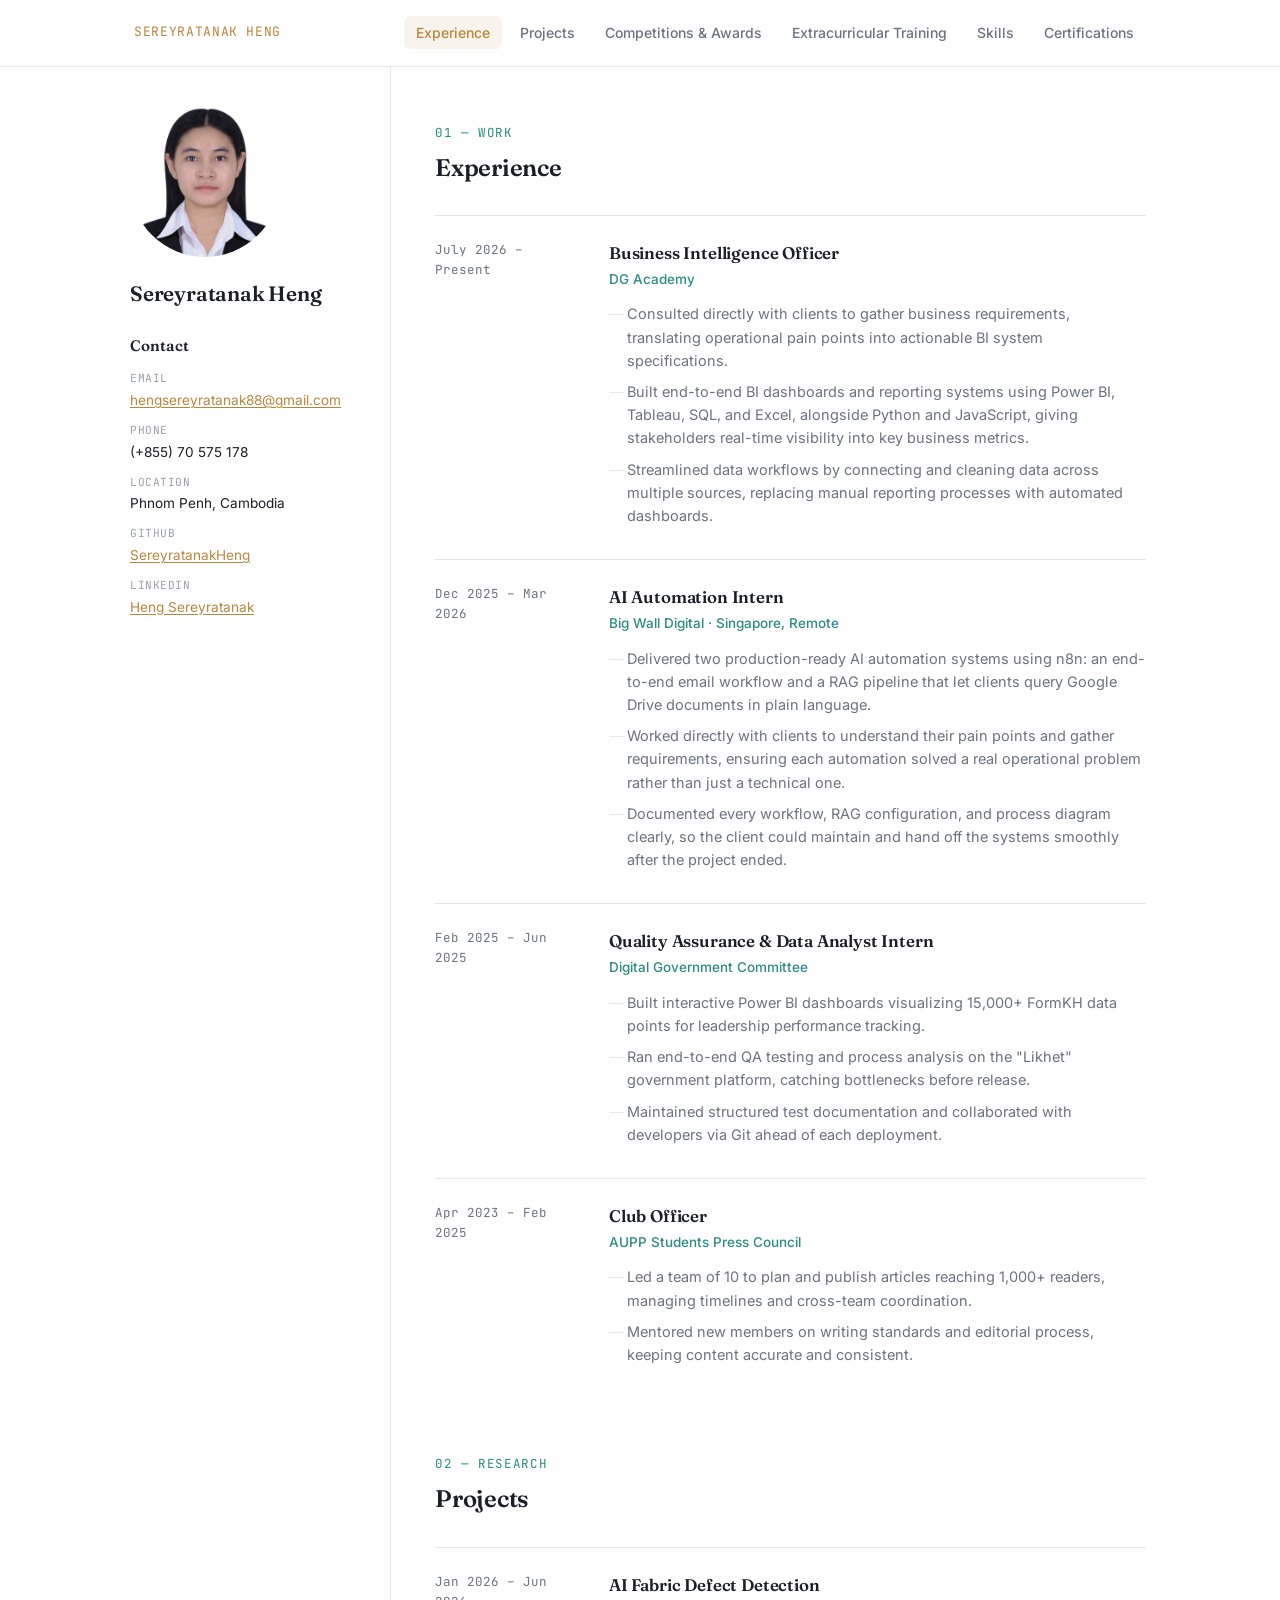
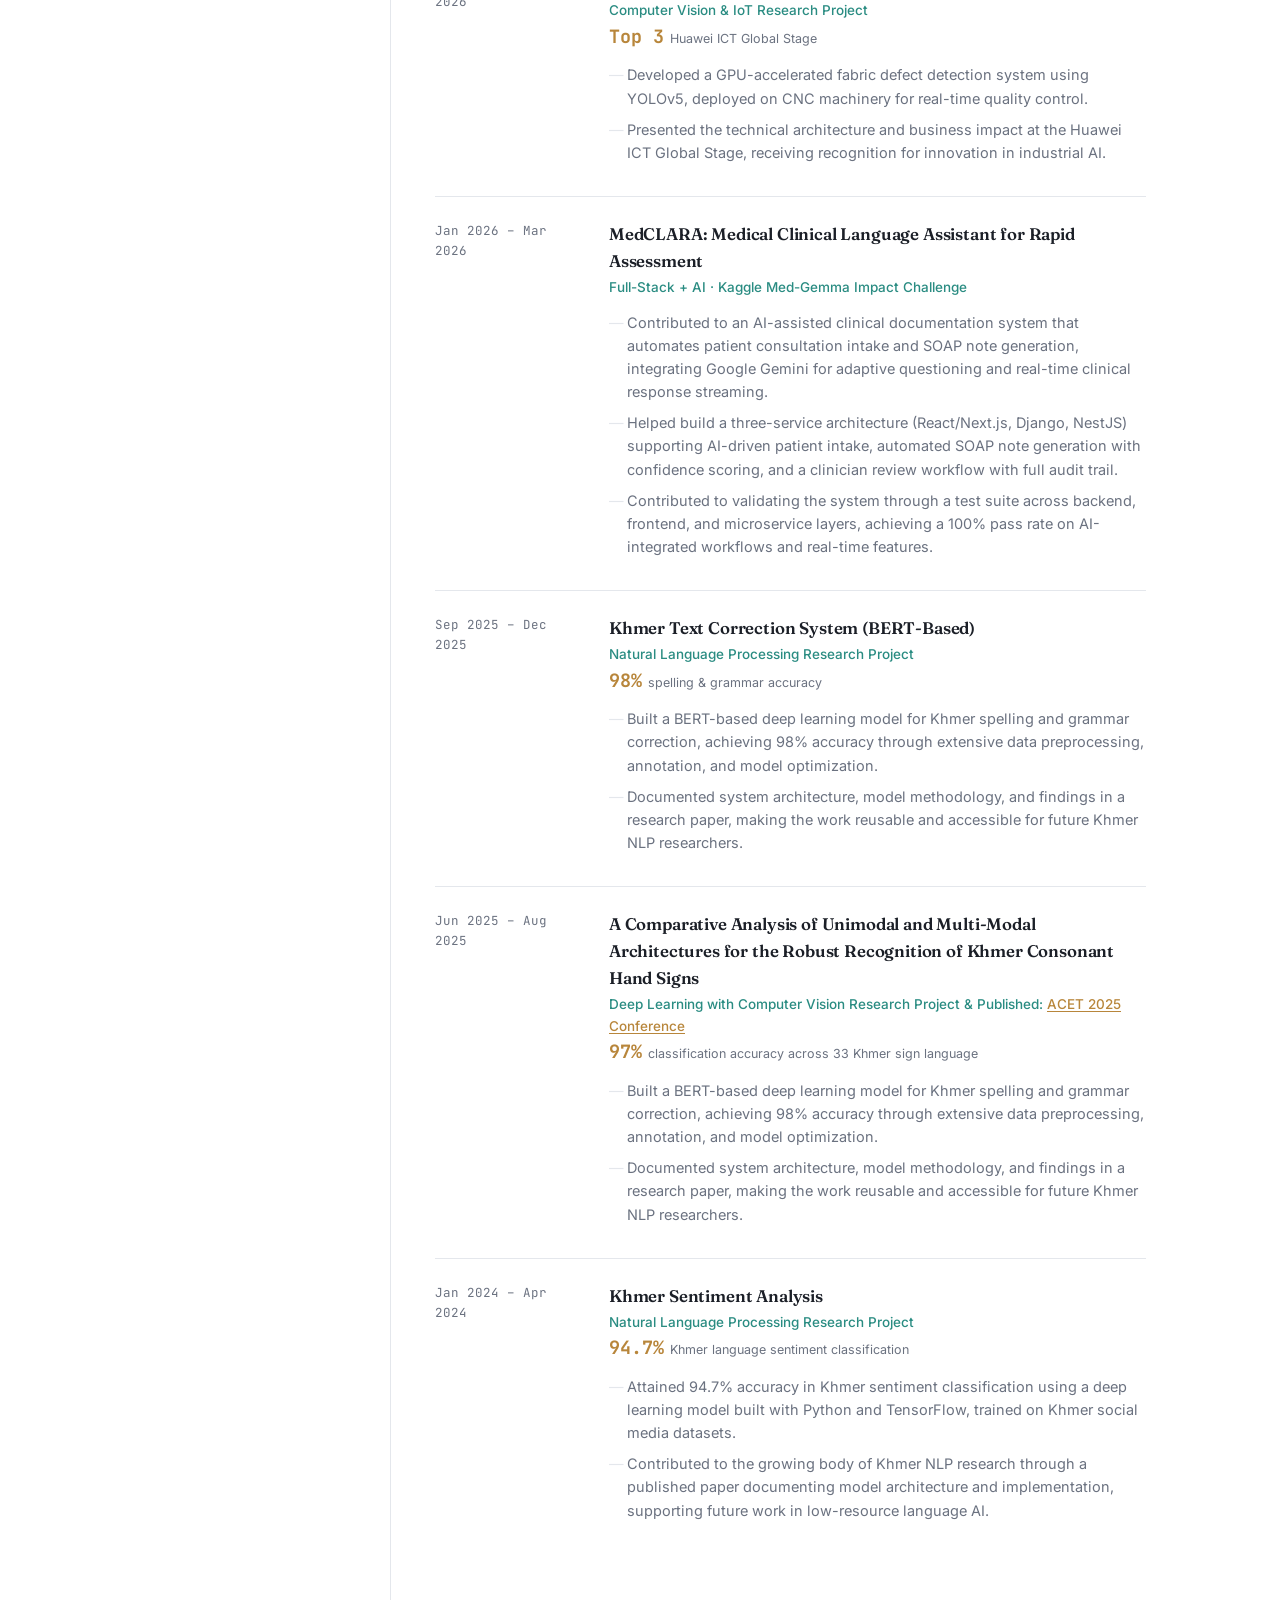
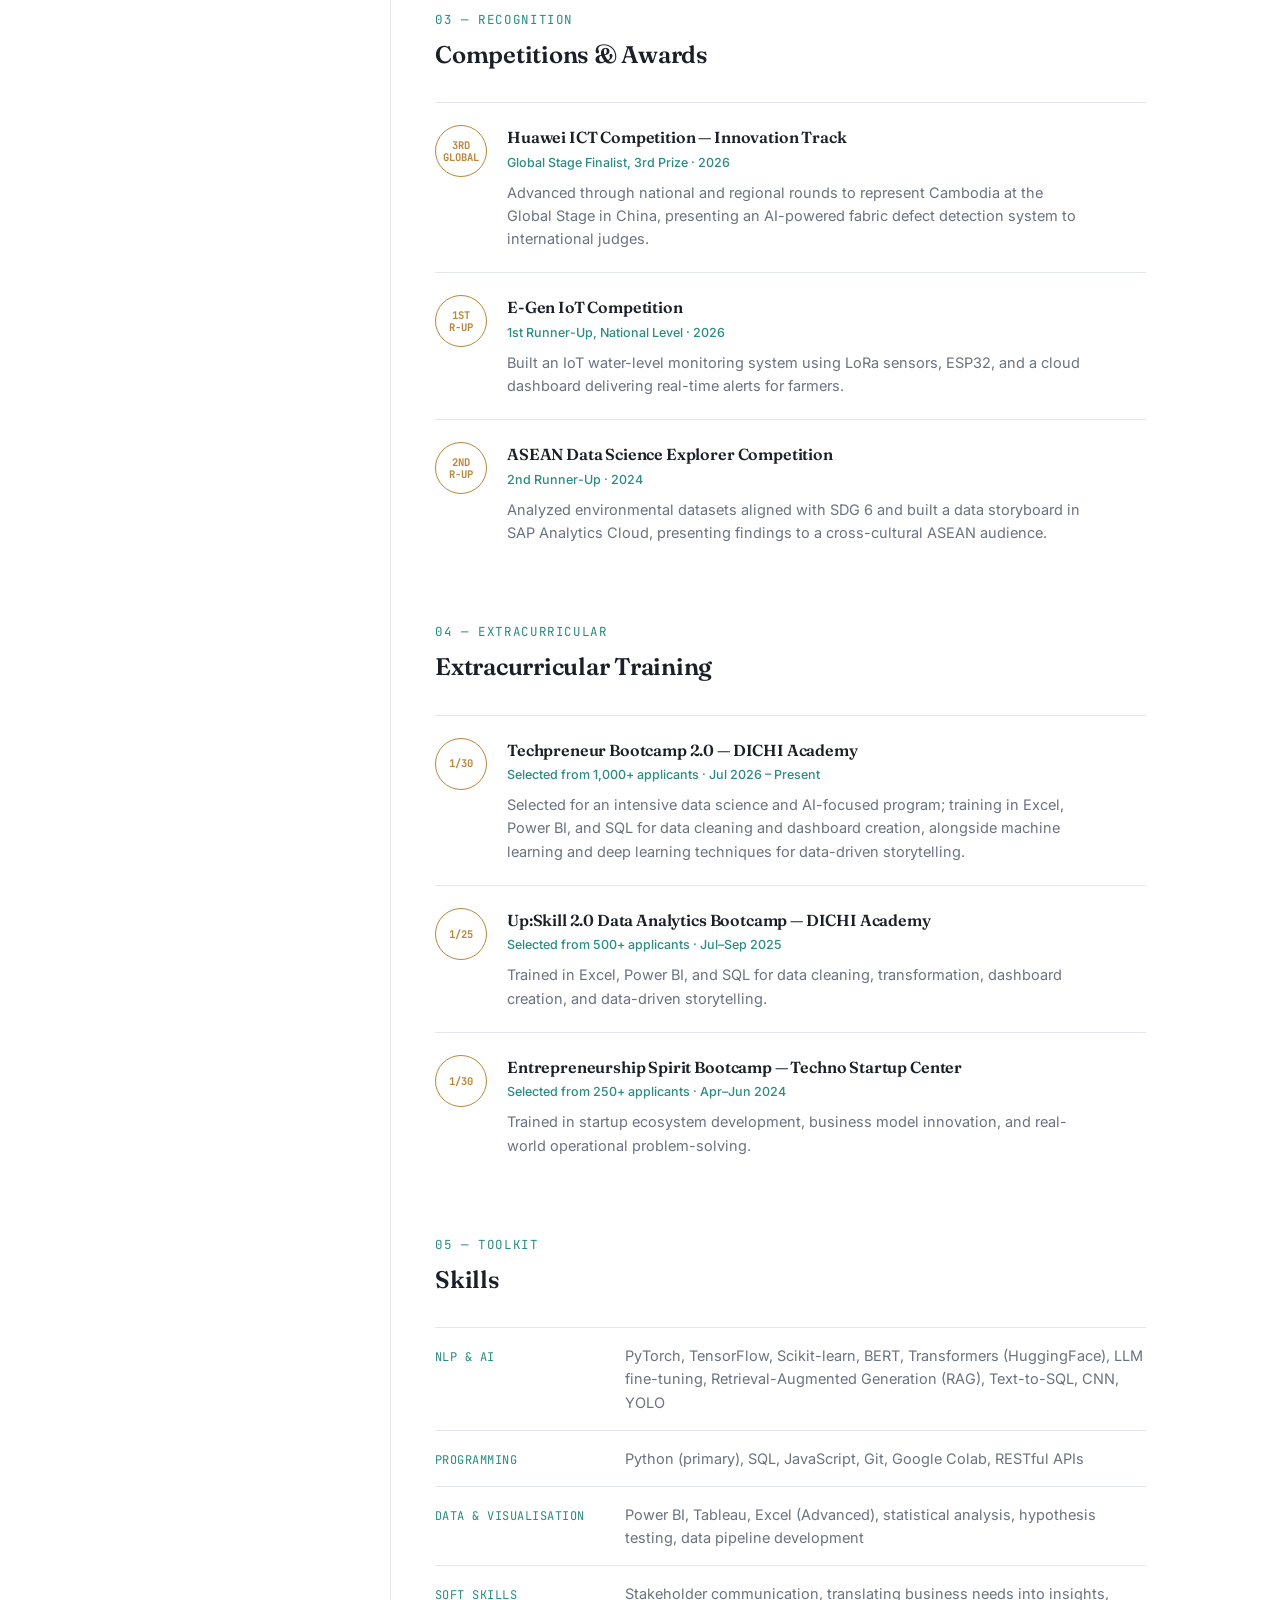
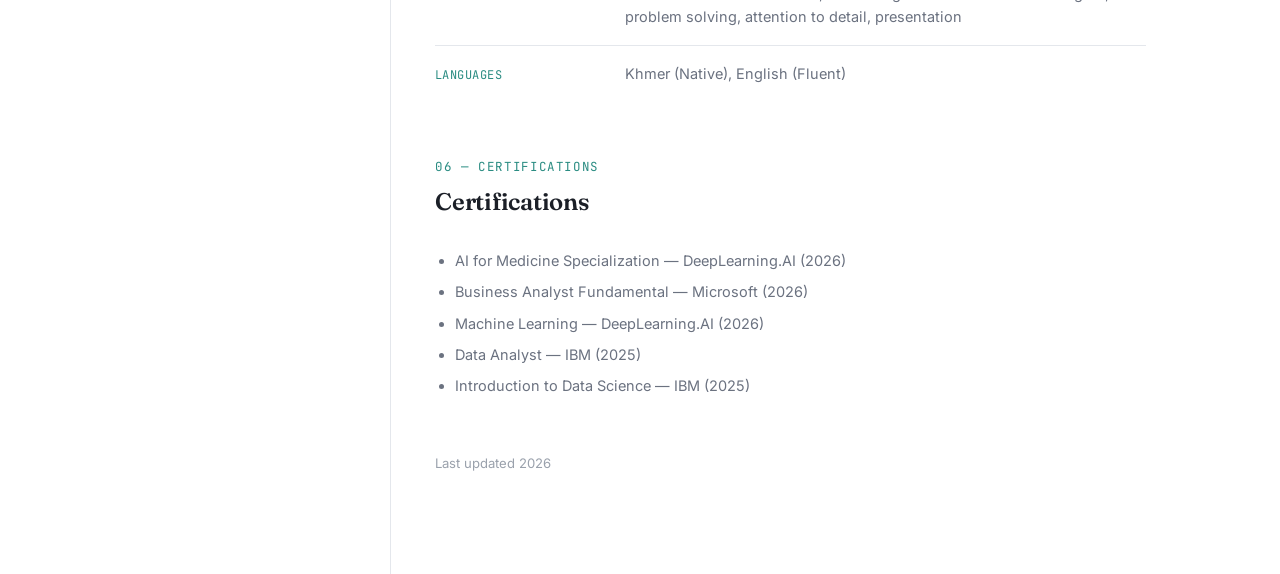
==== index.html @ d815f562 "Add files via upload" ====
<!DOCTYPE html>
<html lang="en">
<head>
<meta charset="UTF-8">
<meta name="viewport" content="width=device-width, initial-scale=1.0">
<title>Sereyratanak Heng</title>
<link rel="preconnect" href="https://fonts.googleapis.com">
<link rel="preconnect" href="https://fonts.gstatic.com" crossorigin>
<link href="https://fonts.googleapis.com/css2?family=Fraunces:opsz,wght@9..144,500;9..144,600;9..144,700&family=Inter:wght@400;500;600;700&family=JetBrains+Mono:wght@400;500;700&display=swap" rel="stylesheet">
<style>
  :root{
    --bg: #ffffff;
    --surface: #F7F8FA;
    --line: #E4E7EC;
    --text: #1B1F27;
    --text-muted: #6B7280;
    --gold: #B8863B;
    --teal: #2A8C82;
  }

  *{ box-sizing: border-box; }

  body{
    margin: 0;
    background: var(--bg);
    color: var(--text);
    font-family: 'Inter', sans-serif;
    line-height: 1.6;
    font-size: 16px;
    -webkit-font-smoothing: antialiased;
  }

  a{ color: var(--teal); text-decoration: none; }
  a:hover{ text-decoration: underline; }

  h1, h2, h3{ font-family: 'Fraunces', serif; font-weight: 600; letter-spacing: -0.01em; }

  /* ---------- TOP HEADER ---------- */
  header{
    position: sticky;
    top: 0;
    z-index: 100;
    background: #ffffff;
    border-bottom: 1px solid var(--line);
  }
  .header-inner{
    max-width: 1060px;
    margin: 0 auto;
    padding: 20px 24px;
    display: flex;
    align-items: center;
    justify-content: space-between;
  }
  .header-mark{
    font-family: 'JetBrains Mono', monospace;
    font-size: 13px;
    color: var(--gold);
    letter-spacing: 0.05em;
  }
  .header-nav{ display: flex; gap: 6px; list-style: none; margin: 0; padding: 0; flex-wrap: wrap; justify-content: flex-end; }
  .header-nav a{
    font-size: 14px;
    color: var(--text-muted);
    text-decoration: none;
    padding: 8px 12px;
    border-radius: 6px;
    font-weight: 500;
    transition: color .2s, background .2s;
    white-space: nowrap;
  }
  .header-nav a:hover{ color: var(--text); background: var(--surface); }
  .header-nav a.active{ color: var(--gold); background: rgba(184,134,59,0.10); }
  .header-toggle{
    display: none;
    background: none;
    border: 1px solid var(--line);
    color: var(--text);
    border-radius: 6px;
    padding: 8px 12px;
    font-size: 14px;
  }
  @media (max-width: 900px){
    .header-nav{
      position: fixed; top: 60px; left: 0; right: 0; bottom: 0;
      background: #ffffff; flex-direction: column; padding: 24px;
      transform: translateX(100%); transition: transform .25s ease;
    }
    .header-nav.open{ transform: translateX(0); }
    .header-nav a{ font-size: 18px; padding: 14px 0; border-bottom: 1px solid var(--line); border-radius: 0; }
    .header-toggle{ display: block; }
  }

  .layout{
    display: flex;
    max-width: 1060px;
    margin: 0 auto;
    align-items: flex-start;
  }

  /* ---------- SIDEBAR ---------- */
  .sidebar{
    width: 240px;
    flex-shrink: 0;
    padding: 40px 8px 56px 20px;
    position: sticky;
    top: 61px;
    align-self: flex-start;
    max-height: calc(100vh - 61px);
    overflow-y: auto;
  }

  .sidebar img{
    width: 150px; height: 150px;
    border-radius: 50%;
    object-fit: cover;
    display: block;
    margin-bottom: 20px;
  }

  .sidebar .photo-placeholder{
    width: 150px; height: 150px;
    border-radius: 50%;
    background: var(--surface);
    border: 1px solid var(--line);
    color: #9AA1AC;
    display: flex; align-items: center; justify-content: center;
    text-align: center; font-size: 0.78rem;
    margin-bottom: 20px;
  }

  .sidebar h1{ font-size: 1.3rem; margin: 0 0 24px; }
  .sidebar .role{ color: var(--text-muted); font-size: 0.88rem; margin-bottom: 24px; }

  .sidebar .contact-heading{
    font-family: 'Fraunces', serif;
    font-size: 0.95rem;
    font-weight: 600;
    color: var(--text);
    margin-bottom: 12px;
  }

  .sidebar .contact-list{ list-style: none; padding: 0; margin: 0; font-size: 0.85rem; }
  .sidebar .contact-list li{ margin-bottom: 10px; }
  .sidebar .contact-list span{
    display: block; font-family: 'JetBrains Mono', monospace;
    color: #9AA1AC; font-size: 0.7rem; text-transform: uppercase;
    letter-spacing: 0.05em; margin-bottom: 2px;
  }
  .sidebar .contact-list a{
    color: var(--gold);
    text-decoration: underline;
    text-underline-offset: 2px;
    word-break: break-word;
  }
  .sidebar .contact-list a:hover{
    color: var(--teal);
  }

  /* ---------- DIVIDER ---------- */
  .divider{
    width: 1px;
    align-self: stretch;
    background: var(--line);
    margin-left: 40px;
    flex-shrink: 0;
  }

  /* ---------- MAIN ---------- */
  main{
    flex: 1; min-width: 0;
    padding: 56px 24px 100px 44px;
  }

  main > p.intro{
    margin: 0 0 40px; max-width: 640px;
    color: var(--text-muted); font-size: 16px;
  }

  section{ margin-bottom: 56px; }

  .section-head{ margin-bottom: 28px; }
  .section-head .index{
    font-family: 'JetBrains Mono', monospace; font-size: 12.5px;
    color: var(--teal); letter-spacing: 0.05em;
  }
  .section-head h2{ font-size: 1.5rem; margin: 6px 0 0; }

  /* ---------- EXPERIENCE ---------- */
  .exp-item{
    display: grid; grid-template-columns: 150px 1fr; gap: 24px;
    padding: 24px 0; border-top: 1px solid var(--line);
  }
  .exp-item:first-of-type{ border-top: none; padding-top: 0; }
  .exp-date{ font-family: 'JetBrains Mono', monospace; font-size: 12.5px; color: var(--text-muted); }
  .exp-role h3{ font-size: 1.05rem; font-weight: 600; margin: 0; }
  .exp-org{ color: var(--teal); font-size: 13.5px; margin-top: 2px; font-weight: 500; }
  .exp-org a{
    color: var(--gold);
    text-decoration: underline;
    text-underline-offset: 2px;
  }
  .exp-org a:hover{
    color: var(--teal);
  }
  .exp-list{ margin: 12px 0 0; padding: 0; list-style: none; }
  .exp-list li{
    position: relative; padding-left: 18px; margin-bottom: 8px;
    color: var(--text-muted); font-size: 14.5px;
  }
  .exp-list li::before{ content: '—'; position: absolute; left: 0; color: var(--line); }

  @media (max-width: 700px){
    .exp-item{ grid-template-columns: 1fr; gap: 8px; }
  }

  /* ---------- PROJECTS ---------- */
  .proj-item{
    display: grid; grid-template-columns: 150px 1fr; gap: 24px;
    padding: 24px 0; border-top: 1px solid var(--line);
  }
  .proj-item:first-of-type{ border-top: none; padding-top: 0; }
  .proj-item .metric{
    font-family: 'JetBrains Mono', monospace; font-size: 1.15rem;
    color: var(--gold); font-weight: 700;
  }
  .proj-item .metric-label{ font-size: 12.5px; color: var(--text-muted); margin-left: 6px; }

  @media (max-width: 700px){
    .proj-item{ grid-template-columns: 1fr; gap: 8px; }
  }

  /* ---------- AWARDS ---------- */
  .award-item{
    display: flex; gap: 20px; padding: 22px 0;
    border-top: 1px solid var(--line); align-items: flex-start;
  }
  .award-item:first-of-type{ border-top: none; padding-top: 0; }
  .award-badge{
    flex-shrink: 0; width: 52px; height: 52px; border-radius: 50%;
    border: 1px solid var(--gold); display: flex; align-items: center; justify-content: center;
    font-family: 'JetBrains Mono', monospace; font-size: 10.5px; color: var(--gold);
    text-align: center; font-weight: 700; line-height: 1.2;
  }
  .award-content h3{ font-size: 1rem; margin: 0; }
  .award-content .meta{ font-size: 12.5px; color: var(--teal); margin-top: 2px; font-weight: 500; }
  .award-content p{ margin: 8px 0 0; color: var(--text-muted); font-size: 14.5px; max-width: 580px; }

  /* ---------- SKILLS ---------- */
  .skill-row{
    display: grid; grid-template-columns: 170px 1fr; gap: 20px;
    padding: 16px 0; border-top: 1px solid var(--line);
    font-size: 14.5px; align-items: baseline;
  }
  .skill-row:first-of-type{ border-top: none; padding-top: 0; }
  .skill-label{
    font-family: 'JetBrains Mono', monospace; font-size: 12px;
    color: var(--teal); text-transform: uppercase; letter-spacing: 0.04em;
  }
  .skill-value{ color: var(--text-muted); }
  @media (max-width: 700px){
    .skill-row{ grid-template-columns: 1fr; gap: 4px; }
  }

  /* ---------- CERTIFICATIONS ---------- */
  #certifications ul{ margin: 0; padding-left: 20px; }
  #certifications li{ color: var(--text-muted); font-size: 14.5px; margin-bottom: 8px; }

  footer{ color: #9AA1AC; font-size: 0.82rem; margin-top: 10px; }

  @media (max-width: 760px){
    .layout{ flex-direction: column; }
    .divider{ display: none; }
    .sidebar{
      width: 100%; position: static;
      padding: 32px 20px 24px; border-bottom: 1px solid var(--line);
    }
    main{ padding: 32px 20px 60px; }
  }
</style>
</head>
<body>

<header>
  <div class="header-inner">
    <div class="header-mark">SEREYRATANAK HENG</div>
    <button class="header-toggle" id="headerToggle" aria-label="Toggle navigation">☰</button>
    <ul class="header-nav" id="headerNav">
      <li><a href="#experience" data-nav>Experience</a></li>
      <li><a href="#projects" data-nav>Projects</a></li>
      <li><a href="#awards" data-nav>Competitions &amp; Awards</a></li>
      <li><a href="#training" data-nav>Extracurricular Training</a></li>
      <li><a href="#skills" data-nav>Skills</a></li>
      <li><a href="#certifications" data-nav>Certifications</a></li>
    </ul>
  </div>
</header>

<div class="layout">

  <aside class="sidebar">
    <!-- Replace src below with your photo, e.g. "photo.jpg" placed in the same folder -->
    <img src="photo.jpg" alt="Sereyratanak Heng" onerror="this.style.display='none'; this.nextElementSibling.style.display='flex';">
    <div class="photo-placeholder" style="display:none;">Add photo.jpg<br>to this folder</div>

    <h1>Sereyratanak Heng</h1>

    <div class="contact-heading">Contact</div>
    <ul class="contact-list">
      <li><span>Email</span><a href="mailto:hengsereyratanak88@gmail.com">hengsereyratanak88@gmail.com</a></li>
      <li><span>Phone</span>(+855) 70 575 178</li>
      <li><span>Location</span>Phnom Penh, Cambodia</li>
      <li><span>GitHub</span><a href="https://github.com/SereyratanakHeng" target="_blank" rel="noopener">SereyratanakHeng</a></li>
      <li><span>LinkedIn</span><a href="https://linkedin.com/in/heng-sereyratanak" target="_blank" rel="noopener">Heng Sereyratanak</a></li>
    </ul>
  </aside>

  <div class="divider"></div>

  <main>

    <section id="experience">
      <div class="section-head">
        <div class="index">01 — WORK</div>
        <h2>Experience</h2>
      </div>

      <div class="exp-item">
        <div class="exp-date">July 2026 – Present</div>
        <div class="exp-role">
          <h3>Business Intelligence Officer</h3>
          <div class="exp-org">DG Academy</div>
          <ul class="exp-list">
            <li>Consulted directly with clients to gather business requirements, translating operational pain points into actionable BI system specifications.</li>
            <li>Built end-to-end BI dashboards and reporting systems using Power BI, Tableau, SQL, and Excel, alongside Python and JavaScript, giving stakeholders real-time visibility into key business metrics.</li>
            <li>Streamlined data workflows by connecting and cleaning data across multiple sources, replacing manual reporting processes with automated dashboards.</li>
          </ul>
        </div>
      </div>

      <div class="exp-item">
        <div class="exp-date">Dec 2025 – Mar 2026</div>
        <div class="exp-role">
          <h3>AI Automation Intern</h3>
          <div class="exp-org">Big Wall Digital · Singapore, Remote</div>
          <ul class="exp-list">
            <li>Delivered two production-ready AI automation systems using n8n: an end-to-end email workflow and a RAG pipeline that let clients query Google Drive documents in plain language.</li>
            <li>Worked directly with clients to understand their pain points and gather requirements, ensuring each automation solved a real operational problem rather than just a technical one.</li>
            <li>Documented every workflow, RAG configuration, and process diagram clearly, so the client could maintain and hand off the systems smoothly after the project ended.</li>
          </ul>
        </div>
      </div>

      <div class="exp-item">
        <div class="exp-date">Feb 2025 – Jun 2025</div>
        <div class="exp-role">
          <h3>Quality Assurance &amp; Data Analyst Intern</h3>
          <div class="exp-org">Digital Government Committee</div>
          <ul class="exp-list">
            <li>Built interactive Power BI dashboards visualizing 15,000+ FormKH data points for leadership performance tracking.</li>
            <li>Ran end-to-end QA testing and process analysis on the "Likhet" government platform, catching bottlenecks before release.</li>
            <li>Maintained structured test documentation and collaborated with developers via Git ahead of each deployment.</li>
          </ul>
        </div>
      </div>

      <div class="exp-item">
        <div class="exp-date">Apr 2023 – Feb 2025</div>
        <div class="exp-role">
          <h3>Club Officer</h3>
          <div class="exp-org">AUPP Students Press Council</div>
          <ul class="exp-list">
            <li>Led a team of 10 to plan and publish articles reaching 1,000+ readers, managing timelines and cross-team coordination.</li>
            <li>Mentored new members on writing standards and editorial process, keeping content accurate and consistent.</li>
          </ul>
        </div>
      </div>
    </section>

    <section id="projects">
      <div class="section-head">
        <div class="index">02 — RESEARCH</div>
        <h2>Projects</h2>
      </div>

      <div class="proj-item">
        <div class="exp-date">Jan 2026 – Jun 2026</div>
        <div class="exp-role">
          <h3>AI Fabric Defect Detection</h3>
          <div class="exp-org">Computer Vision &amp; IoT Research Project</div>
          <div><span class="metric">Top 3</span><span class="metric-label">Huawei ICT Global Stage</span></div>
          <ul class="exp-list">
            <li>Developed a GPU-accelerated fabric defect detection system using YOLOv5, deployed on CNC machinery for real-time quality control.</li>
            <li>Presented the technical architecture and business impact at the Huawei ICT Global Stage, receiving recognition for innovation in industrial AI.</li>
          </ul>
        </div>
      </div>

      <div class="proj-item">
        <div class="exp-date">Jan 2026 – Mar 2026</div>
        <div class="exp-role">
          <h3>MedCLARA: Medical Clinical Language Assistant for Rapid Assessment</h3>
          <div class="exp-org">Full-Stack + AI · Kaggle Med-Gemma Impact Challenge</div>
          <ul class="exp-list">
            <li>Contributed to an AI-assisted clinical documentation system that automates patient consultation intake and SOAP note generation, integrating Google Gemini for adaptive questioning and real-time clinical response streaming.</li>
            <li>Helped build a three-service architecture (React/Next.js, Django, NestJS) supporting AI-driven patient intake, automated SOAP note generation with confidence scoring, and a clinician review workflow with full audit trail.</li>
            <li>Contributed to validating the system through a test suite across backend, frontend, and microservice layers, achieving a 100% pass rate on AI-integrated workflows and real-time features.</li>
          </ul>
        </div>
      </div>

      <div class="proj-item">
        <div class="exp-date">Sep 2025 – Dec 2025</div>
        <div class="exp-role">
          <h3>Khmer Text Correction System (BERT-Based)</h3>
          <div class="exp-org">Natural Language Processing Research Project</div>
          <div><span class="metric">98%</span><span class="metric-label">spelling &amp; grammar accuracy</span></div>
          <ul class="exp-list">
            <li>Built a BERT-based deep learning model for Khmer spelling and grammar correction, achieving 98% accuracy through extensive data preprocessing, annotation, and model optimization.</li>
            <li>Documented system architecture, model methodology, and findings in a research paper, making the work reusable and accessible for future Khmer NLP researchers.</li>
          </ul>
        </div>
      </div>

      <div class="proj-item">
        <div class="exp-date">Jun 2025 – Aug 2025</div>
        <div class="exp-role">
          <h3>A Comparative Analysis of Unimodal and Multi-Modal Architectures for the Robust Recognition of Khmer Consonant Hand Signs</h3>
          <div class="exp-org">Deep Learning with Computer Vision Research Project &amp; Published: <a href="https://cadt.edu.kh/asean-conference-on-emerging-technologies-2025" target="_blank" rel="noopener">ACET 2025 Conference</a></div>
          <div><span class="metric">97%</span><span class="metric-label">classification accuracy across 33 Khmer sign language</span></div>
          <ul class="exp-list">
            <li>Built a BERT-based deep learning model for Khmer spelling and grammar correction, achieving 98% accuracy through extensive data preprocessing, annotation, and model optimization.</li>
            <li>Documented system architecture, model methodology, and findings in a research paper, making the work reusable and accessible for future Khmer NLP researchers.</li>
          </ul>
        </div>
      </div>

      <div class="proj-item">
        <div class="exp-date">Jan 2024 – Apr 2024</div>
        <div class="exp-role">
          <h3>Khmer Sentiment Analysis</h3>
          <div class="exp-org">Natural Language Processing Research Project</div>
          <div><span class="metric">94.7%</span><span class="metric-label">Khmer language sentiment classification</span></div>
          <ul class="exp-list">
            <li>Attained 94.7% accuracy in Khmer sentiment classification using a deep learning model built with Python and TensorFlow, trained on Khmer social media datasets.</li>
            <li>Contributed to the growing body of Khmer NLP research through a published paper documenting model architecture and implementation, supporting future work in low-resource language AI.</li>
          </ul>
        </div>
      </div>
    </section>

    <section id="awards">
      <div class="section-head">
        <div class="index">03 — RECOGNITION</div>
        <h2>Competitions &amp; Awards</h2>
      </div>

      <div class="award-item">
        <div class="award-badge">3RD<br>GLOBAL</div>
        <div class="award-content">
          <h3>Huawei ICT Competition — Innovation Track</h3>
          <div class="meta">Global Stage Finalist, 3rd Prize · 2026</div>
          <p>Advanced through national and regional rounds to represent Cambodia at the Global Stage in China, presenting an AI-powered fabric defect detection system to international judges.</p>
        </div>
      </div>

      <div class="award-item">
        <div class="award-badge">1ST<br>R-UP</div>
        <div class="award-content">
          <h3>E-Gen IoT Competition</h3>
          <div class="meta">1st Runner-Up, National Level · 2026</div>
          <p>Built an IoT water-level monitoring system using LoRa sensors, ESP32, and a cloud dashboard delivering real-time alerts for farmers.</p>
        </div>
      </div>

      <div class="award-item">
        <div class="award-badge">2ND<br>R-UP</div>
        <div class="award-content">
          <h3>ASEAN Data Science Explorer Competition</h3>
          <div class="meta">2nd Runner-Up · 2024</div>
          <p>Analyzed environmental datasets aligned with SDG 6 and built a data storyboard in SAP Analytics Cloud, presenting findings to a cross-cultural ASEAN audience.</p>
        </div>
      </div>
    </section>

    <section id="training">
      <div class="section-head">
        <div class="index">04 — EXTRACURRICULAR</div>
        <h2>Extracurricular Training</h2>
      </div>

      <div class="award-item">
        <div class="award-badge">1/30</div>
        <div class="award-content">
          <h3>Techpreneur Bootcamp 2.0 — DICHI Academy</h3>
          <div class="meta">Selected from 1,000+ applicants · Jul 2026 – Present</div>
          <p>Selected for an intensive data science and AI-focused program; training in Excel, Power BI, and SQL for data cleaning and dashboard creation, alongside machine learning and deep learning techniques for data-driven storytelling.</p>
        </div>
      </div>

      <div class="award-item">
        <div class="award-badge">1/25</div>
        <div class="award-content">
          <h3>Up:Skill 2.0 Data Analytics Bootcamp — DICHI Academy</h3>
          <div class="meta">Selected from 500+ applicants · Jul–Sep 2025</div>
          <p>Trained in Excel, Power BI, and SQL for data cleaning, transformation, dashboard creation, and data-driven storytelling.</p>
        </div>
      </div>

      <div class="award-item">
        <div class="award-badge">1/30</div>
        <div class="award-content">
          <h3>Entrepreneurship Spirit Bootcamp — Techno Startup Center</h3>
          <div class="meta">Selected from 250+ applicants · Apr–Jun 2024</div>
          <p>Trained in startup ecosystem development, business model innovation, and real-world operational problem-solving.</p>
        </div>
      </div>
    </section>

    <section id="skills">
      <div class="section-head">
        <div class="index">05 — TOOLKIT</div>
        <h2>Skills</h2>
      </div>

      <div class="skill-row">
        <div class="skill-label">NLP &amp; AI</div>
        <div class="skill-value">PyTorch, TensorFlow, Scikit-learn, BERT, Transformers (HuggingFace), LLM fine-tuning, Retrieval-Augmented Generation (RAG), Text-to-SQL, CNN, YOLO</div>
      </div>
      <div class="skill-row">
        <div class="skill-label">Programming</div>
        <div class="skill-value">Python (primary), SQL, JavaScript, Git, Google Colab, RESTful APIs</div>
      </div>
      <div class="skill-row">
        <div class="skill-label">Data &amp; Visualisation</div>
        <div class="skill-value">Power BI, Tableau, Excel (Advanced), statistical analysis, hypothesis testing, data pipeline development</div>
      </div>
      <div class="skill-row">
        <div class="skill-label">Soft Skills</div>
        <div class="skill-value">Stakeholder communication, translating business needs into insights, problem solving, attention to detail, presentation</div>
      </div>
      <div class="skill-row">
        <div class="skill-label">Languages</div>
        <div class="skill-value">Khmer (Native), English (Fluent)</div>
      </div>
    </section>

    <section id="certifications">
      <div class="section-head">
        <div class="index">06 — CERTIFICATIONS</div>
        <h2>Certifications</h2>
      </div>
      <ul>
        <li>AI for Medicine Specialization — DeepLearning.AI (2026)</li>
        <li>Business Analyst Fundamental — Microsoft (2026)</li>
        <li>Machine Learning — DeepLearning.AI (2026)</li>
        <li>Data Analyst — IBM (2025)</li>
        <li>Introduction to Data Science — IBM (2025)</li>
      </ul>
    </section>

    <footer>Last updated 2026</footer>
  </main>

</div>

<script>
  // mobile nav toggle
  const toggle = document.getElementById('headerToggle');
  const navList = document.getElementById('headerNav');
  toggle.addEventListener('click', () => navList.classList.toggle('open'));
  navList.querySelectorAll('a').forEach(a => a.addEventListener('click', () => navList.classList.remove('open')));

  // active-section highlighting on scroll
  const sections = document.querySelectorAll('section[id]');
  const navAnchors = document.querySelectorAll('a[data-nav]');

  const observer = new IntersectionObserver((entries) => {
    entries.forEach(entry => {
      if(entry.isIntersecting){
        navAnchors.forEach(a => a.classList.remove('active'));
        const active = document.querySelector(`a[data-nav][href="#${entry.target.id}"]`);
        if(active) active.classList.add('active');
      }
    });
  }, { rootMargin: '-40% 0px -50% 0px', threshold: 0 });

  sections.forEach(s => observer.observe(s));
</script>

</body>
</html>
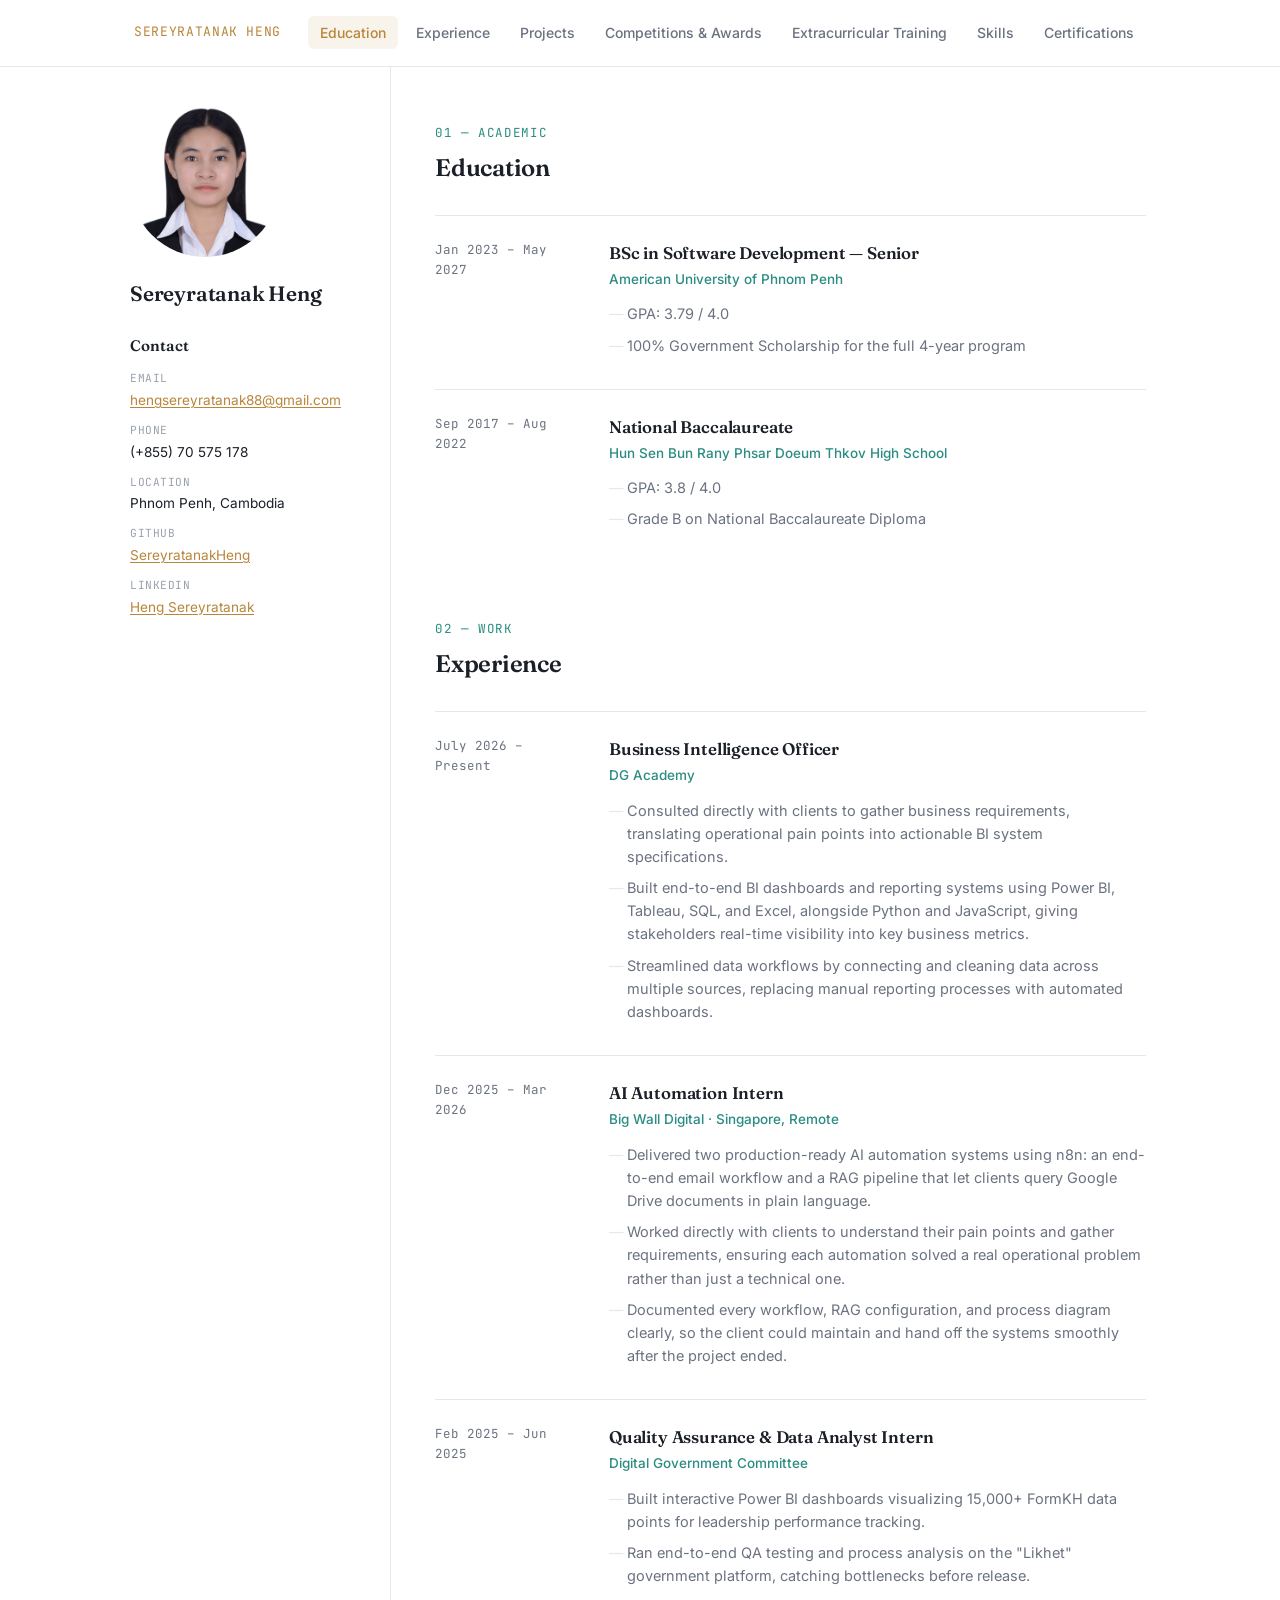
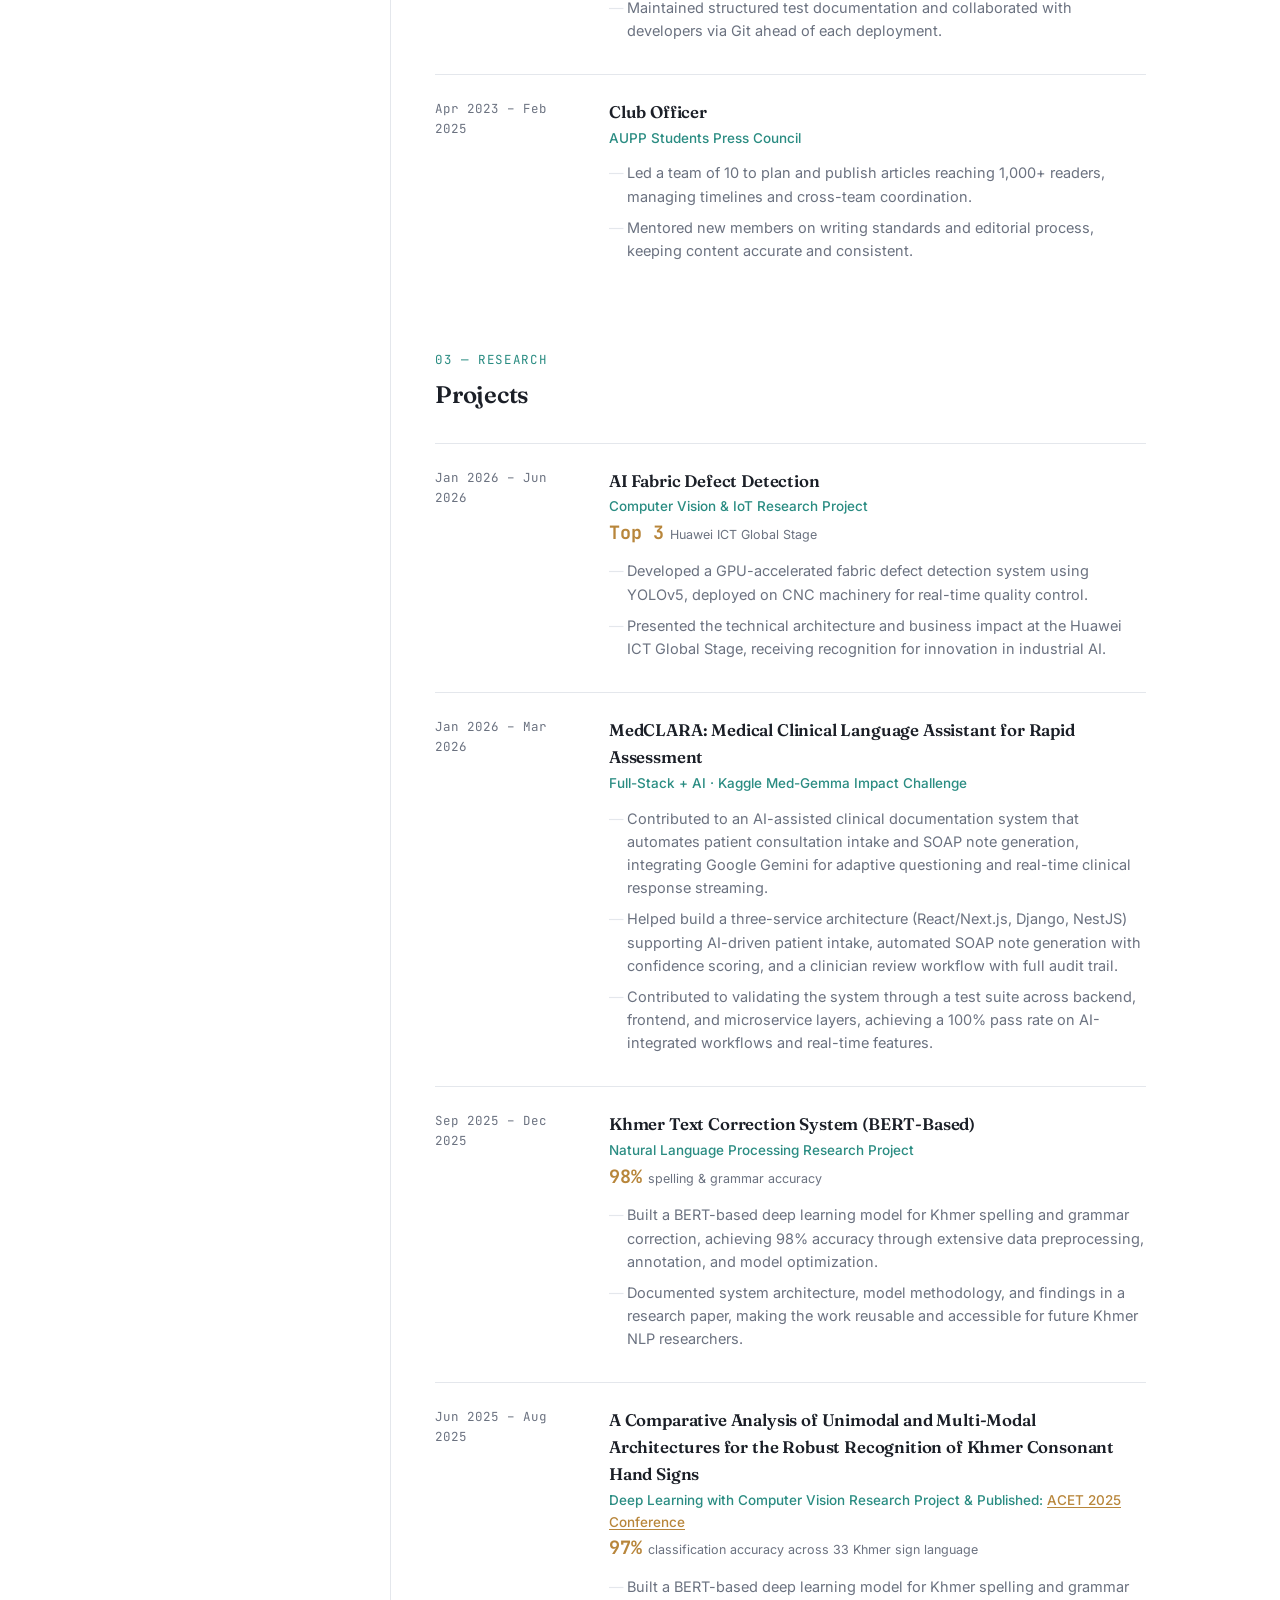
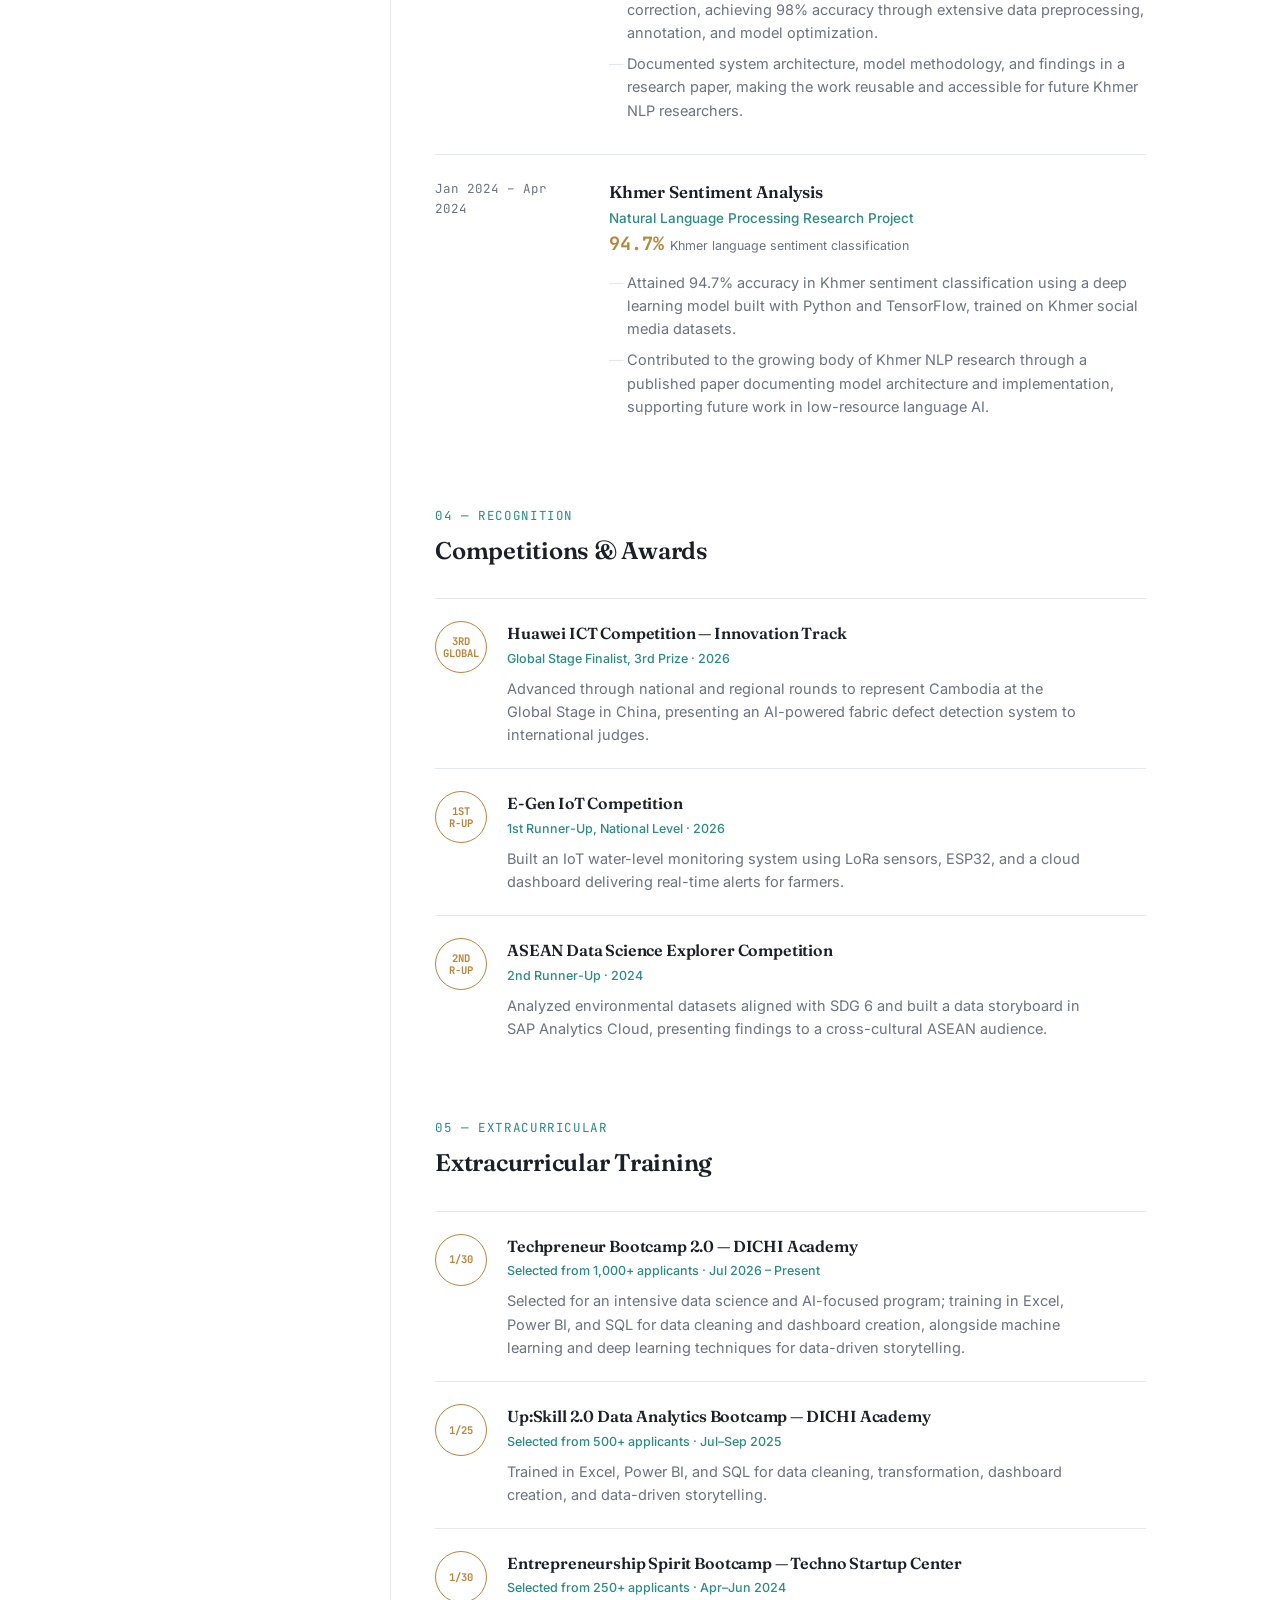
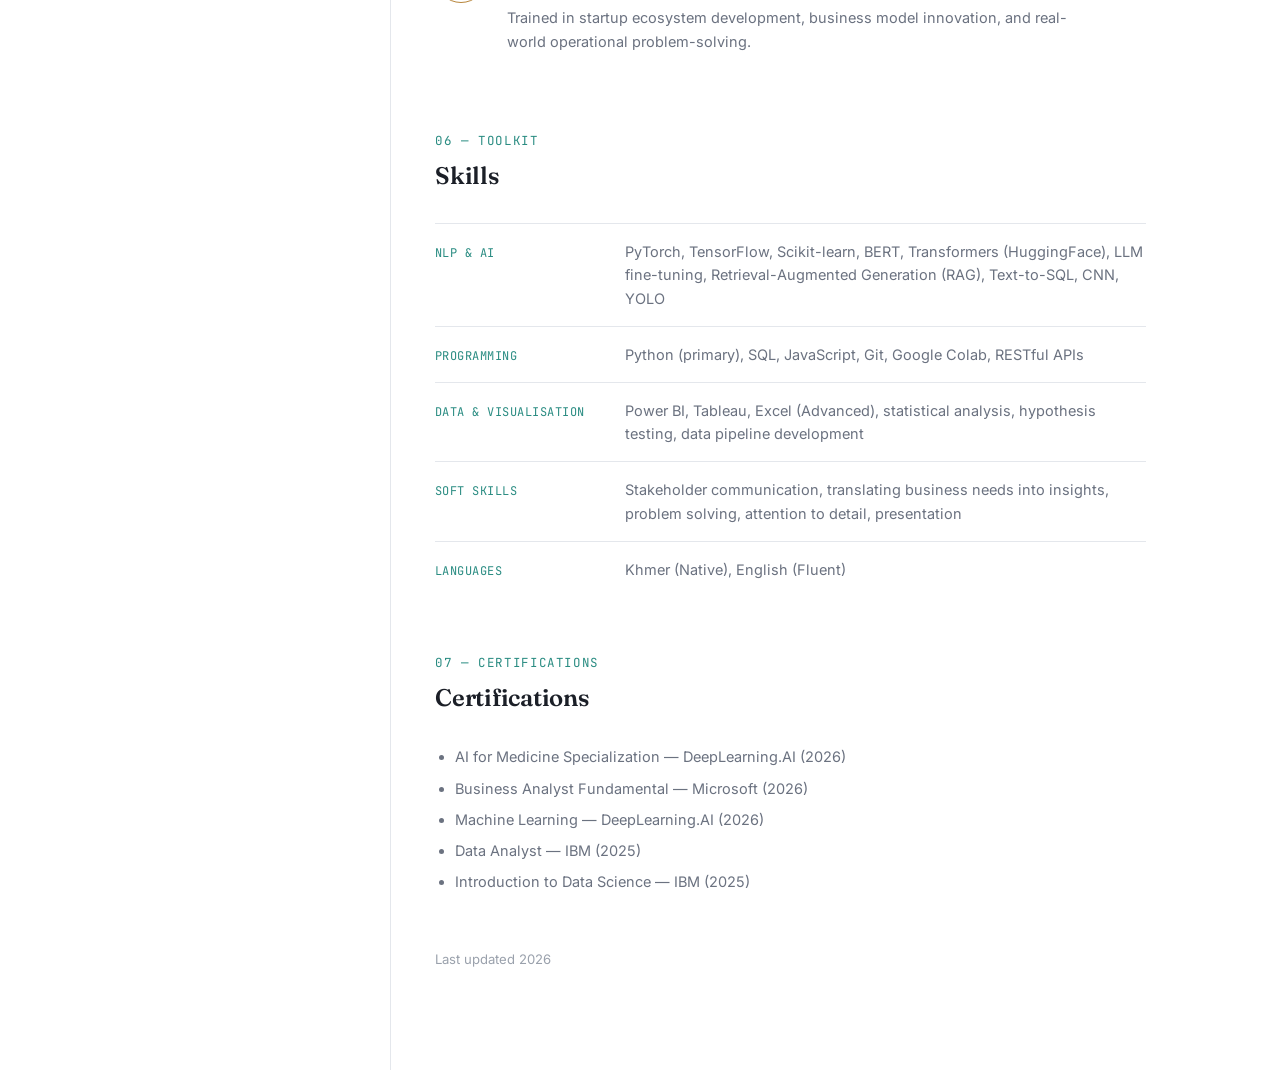
==== commit fa198cca: "Add Education section before Experience" ====
--- a/index.html
+++ b/index.html
@@ -285,6 +285,7 @@
     <div class="header-mark">SEREYRATANAK HENG</div>
     <button class="header-toggle" id="headerToggle" aria-label="Toggle navigation">☰</button>
     <ul class="header-nav" id="headerNav">
+      <li><a href="#education" data-nav>Education</a></li>
       <li><a href="#experience" data-nav>Experience</a></li>
       <li><a href="#projects" data-nav>Projects</a></li>
       <li><a href="#awards" data-nav>Competitions &amp; Awards</a></li>
@@ -318,9 +319,40 @@
 
   <main>
 
+    <section id="education">
+      <div class="section-head">
+        <div class="index">01 — ACADEMIC</div>
+        <h2>Education</h2>
+      </div>
+
+      <div class="exp-item">
+        <div class="exp-date">Jan 2023 – May 2027</div>
+        <div class="exp-role">
+          <h3>BSc in Software Development — Senior</h3>
+          <div class="exp-org">American University of Phnom Penh</div>
+          <ul class="exp-list">
+            <li>GPA: 3.79 / 4.0</li>
+            <li>100% Government Scholarship for the full 4-year program</li>
+          </ul>
+        </div>
+      </div>
+
+      <div class="exp-item">
+        <div class="exp-date">Sep 2017 – Aug 2022</div>
+        <div class="exp-role">
+          <h3>National Baccalaureate</h3>
+          <div class="exp-org">Hun Sen Bun Rany Phsar Doeum Thkov High School</div>
+          <ul class="exp-list">
+            <li>GPA: 3.8 / 4.0</li>
+            <li>Grade B on National Baccalaureate Diploma</li>
+          </ul>
+        </div>
+      </div>
+    </section>
+
     <section id="experience">
       <div class="section-head">
-        <div class="index">01 — WORK</div>
+        <div class="index">02 — WORK</div>
         <h2>Experience</h2>
       </div>
 
@@ -378,7 +410,7 @@
 
     <section id="projects">
       <div class="section-head">
-        <div class="index">02 — RESEARCH</div>
+        <div class="index">03 — RESEARCH</div>
         <h2>Projects</h2>
       </div>
 
@@ -450,7 +482,7 @@
 
     <section id="awards">
       <div class="section-head">
-        <div class="index">03 — RECOGNITION</div>
+        <div class="index">04 — RECOGNITION</div>
         <h2>Competitions &amp; Awards</h2>
       </div>
 
@@ -484,7 +516,7 @@
 
     <section id="training">
       <div class="section-head">
-        <div class="index">04 — EXTRACURRICULAR</div>
+        <div class="index">05 — EXTRACURRICULAR</div>
         <h2>Extracurricular Training</h2>
       </div>
 
@@ -518,7 +550,7 @@
 
     <section id="skills">
       <div class="section-head">
-        <div class="index">05 — TOOLKIT</div>
+        <div class="index">06 — TOOLKIT</div>
         <h2>Skills</h2>
       </div>
 
@@ -546,7 +578,7 @@
 
     <section id="certifications">
       <div class="section-head">
-        <div class="index">06 — CERTIFICATIONS</div>
+        <div class="index">07 — CERTIFICATIONS</div>
         <h2>Certifications</h2>
       </div>
       <ul>
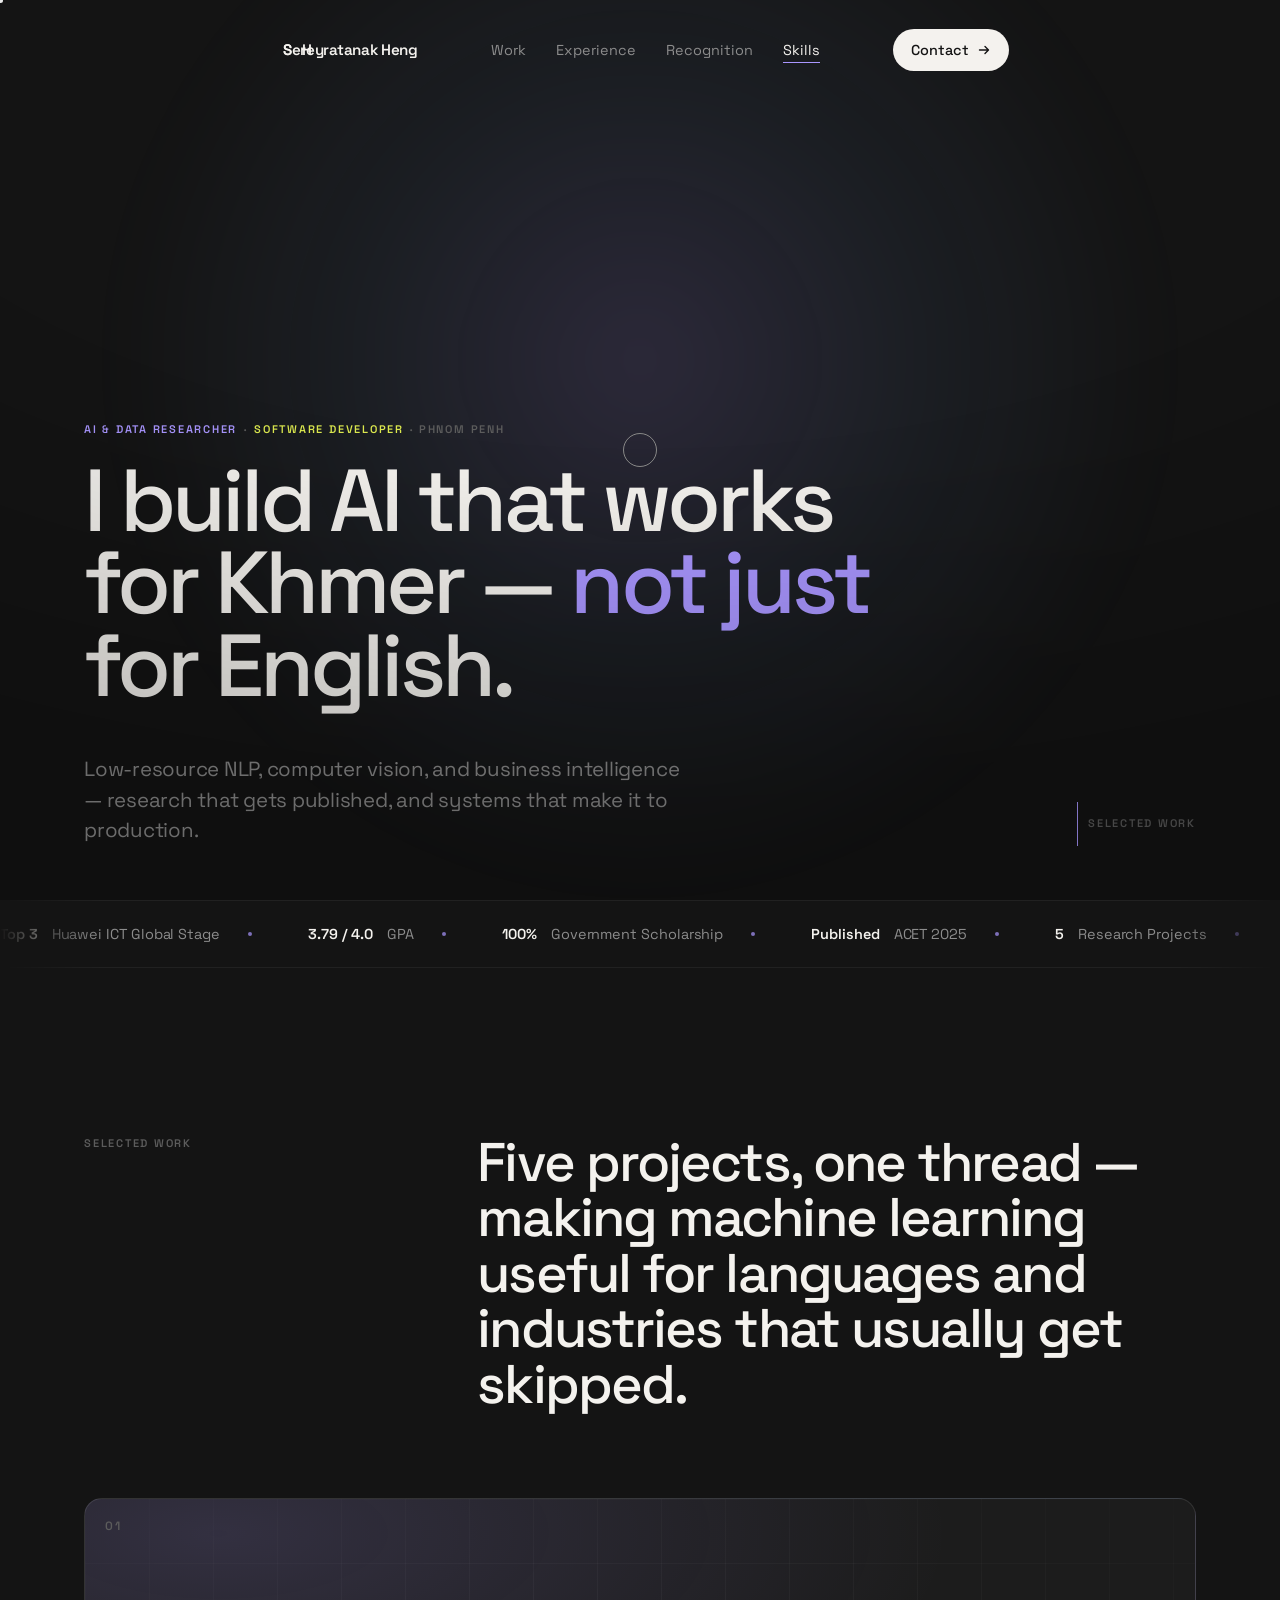
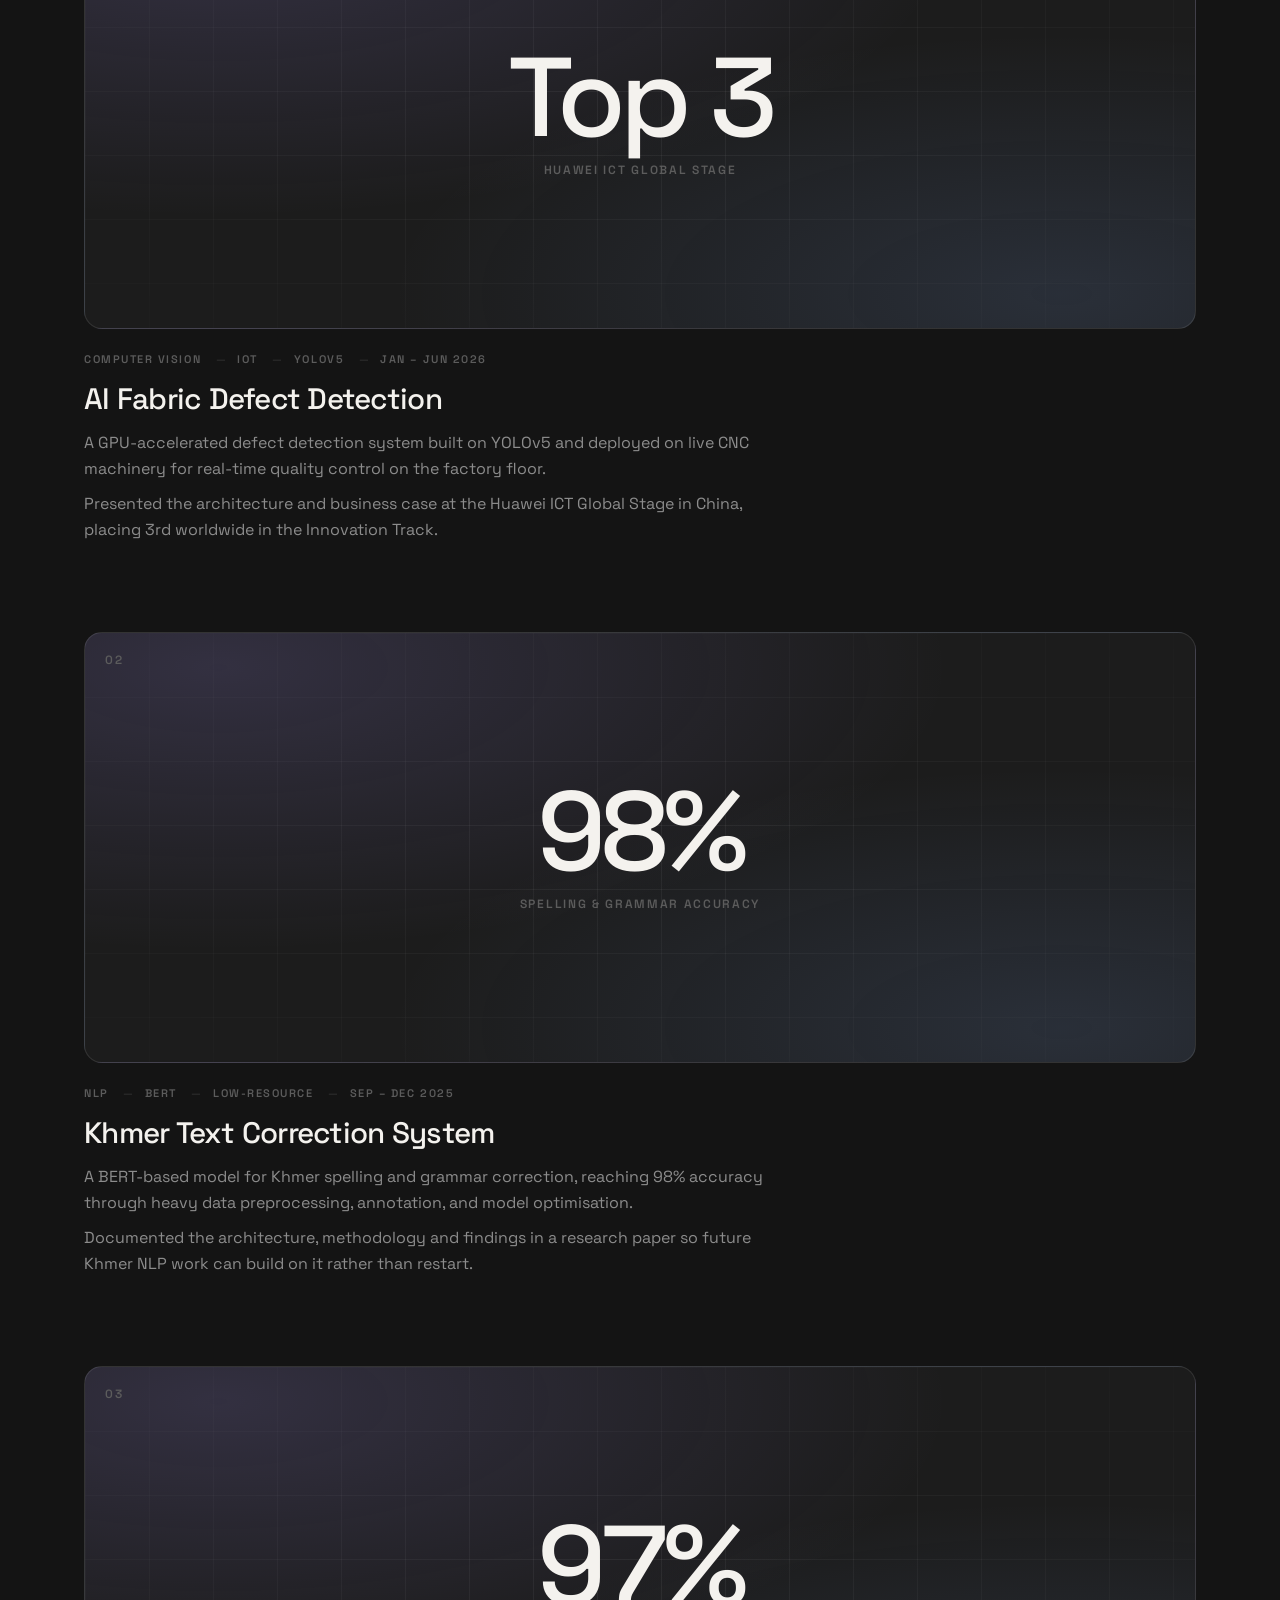
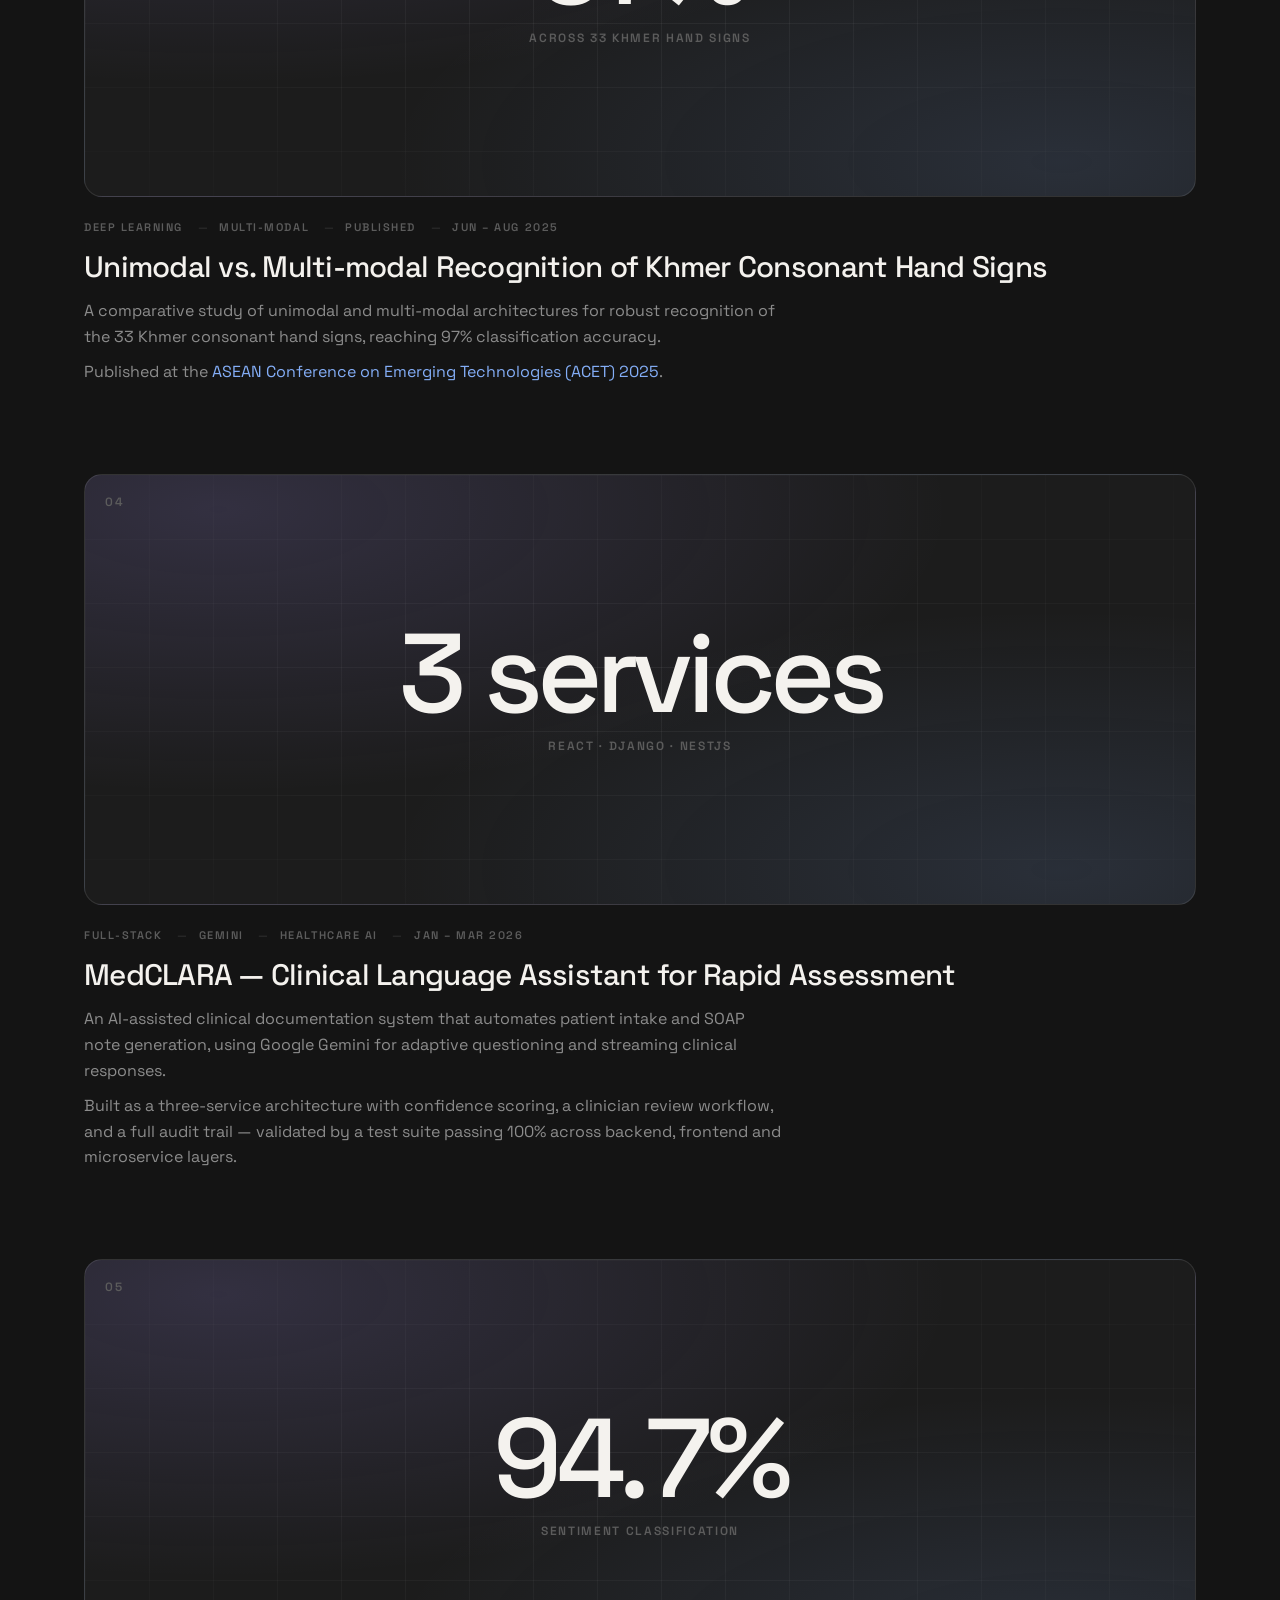
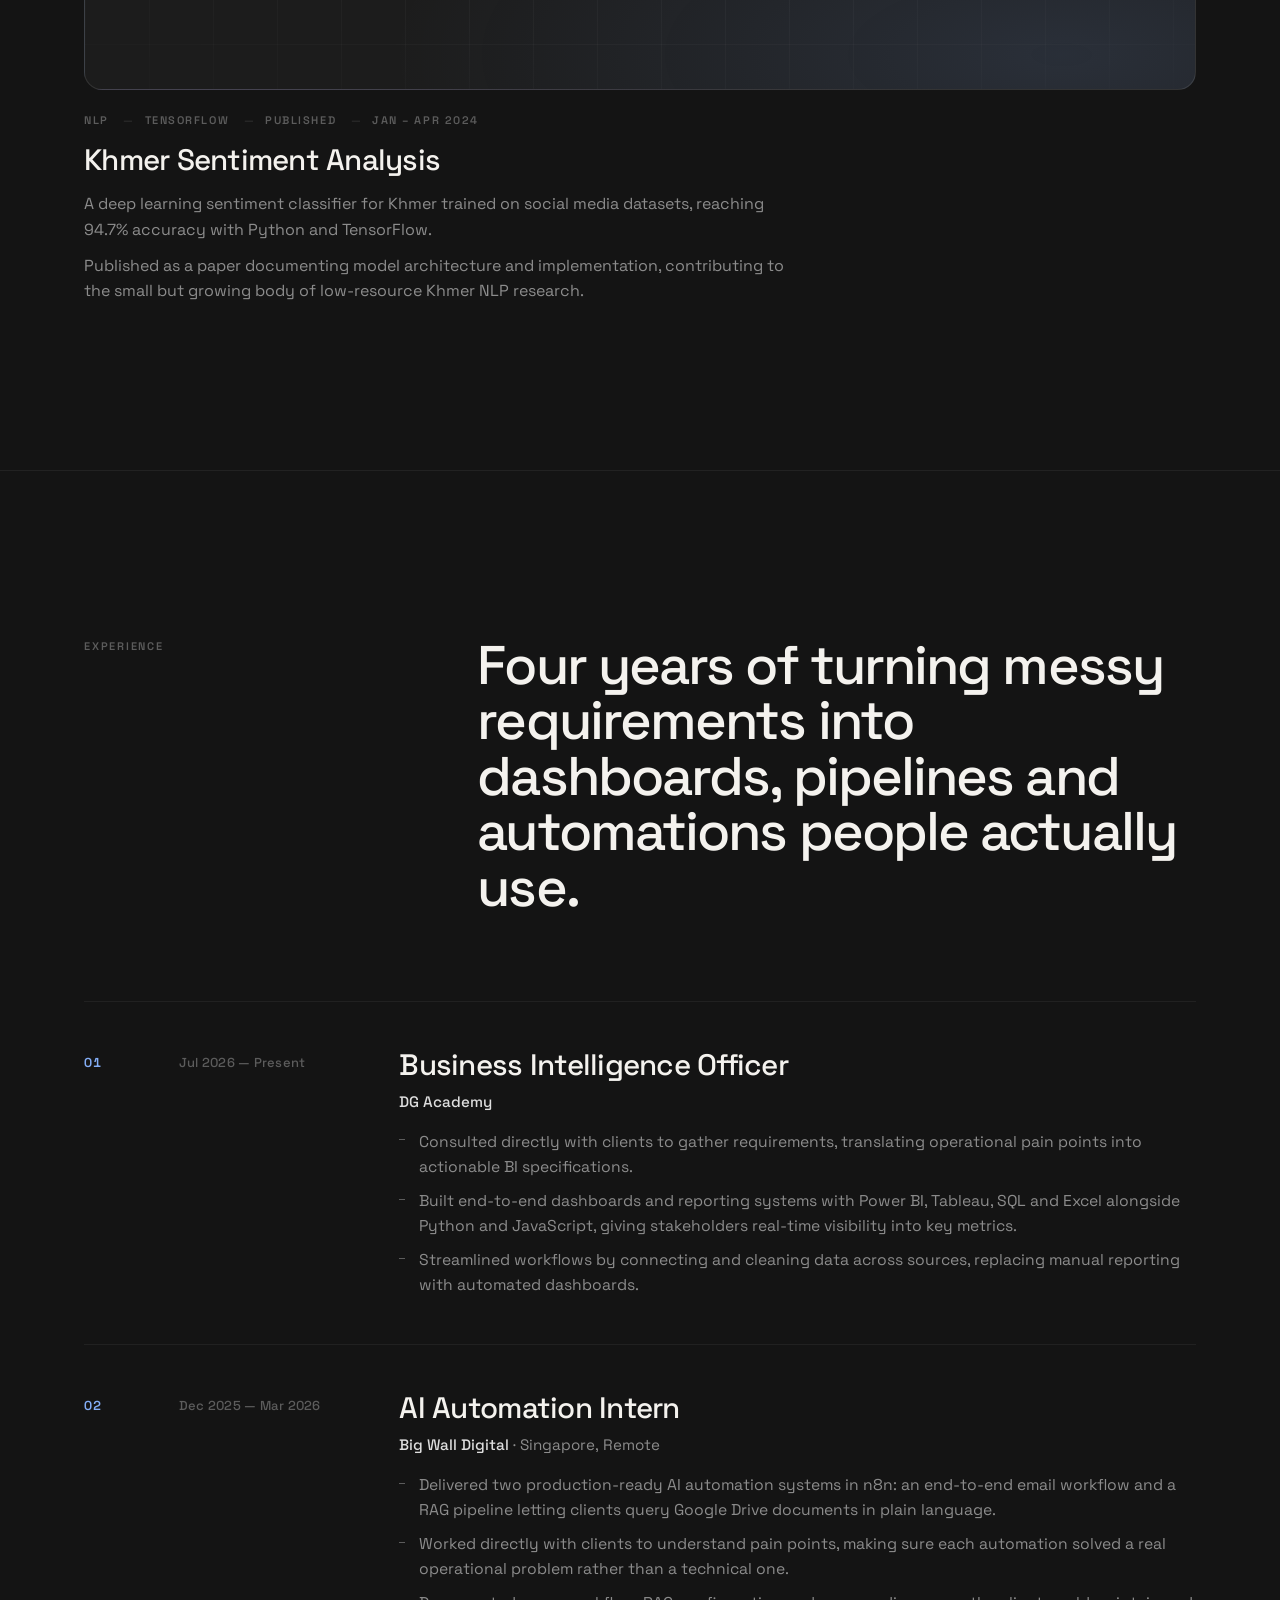
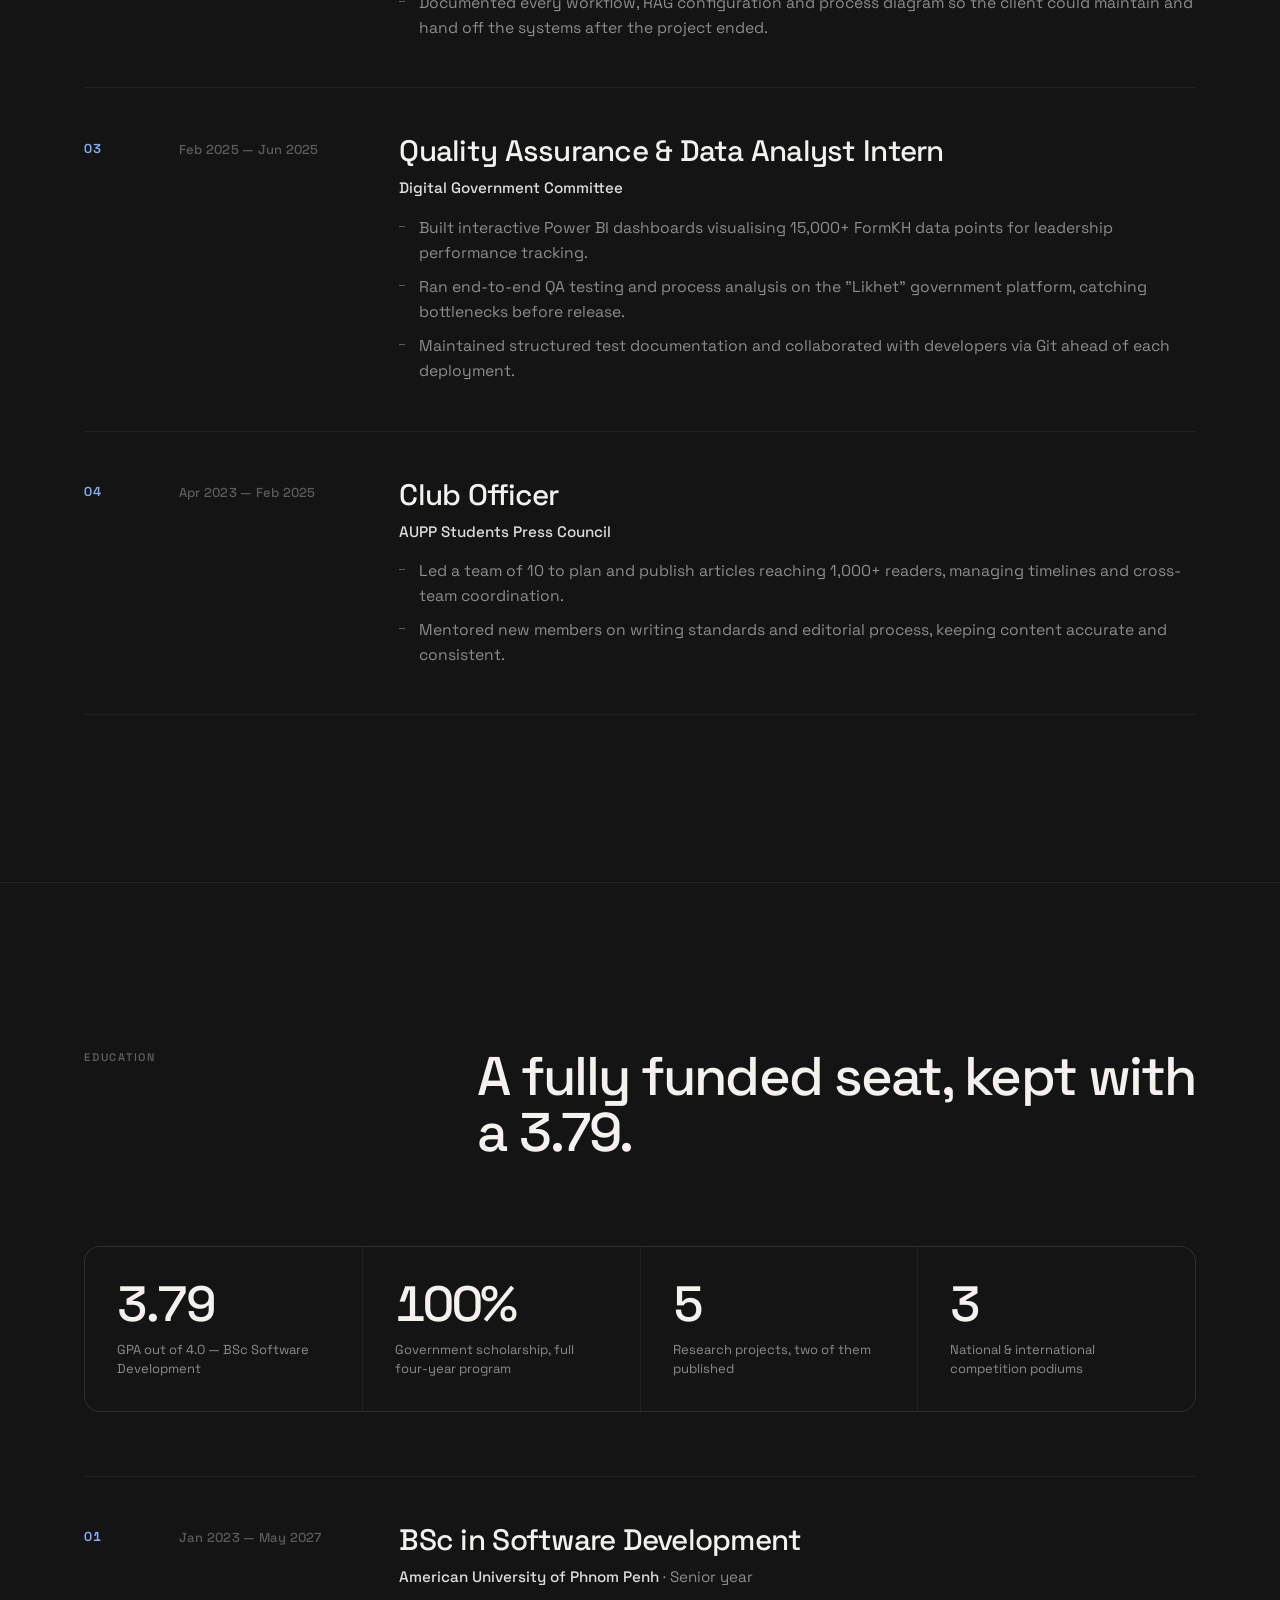
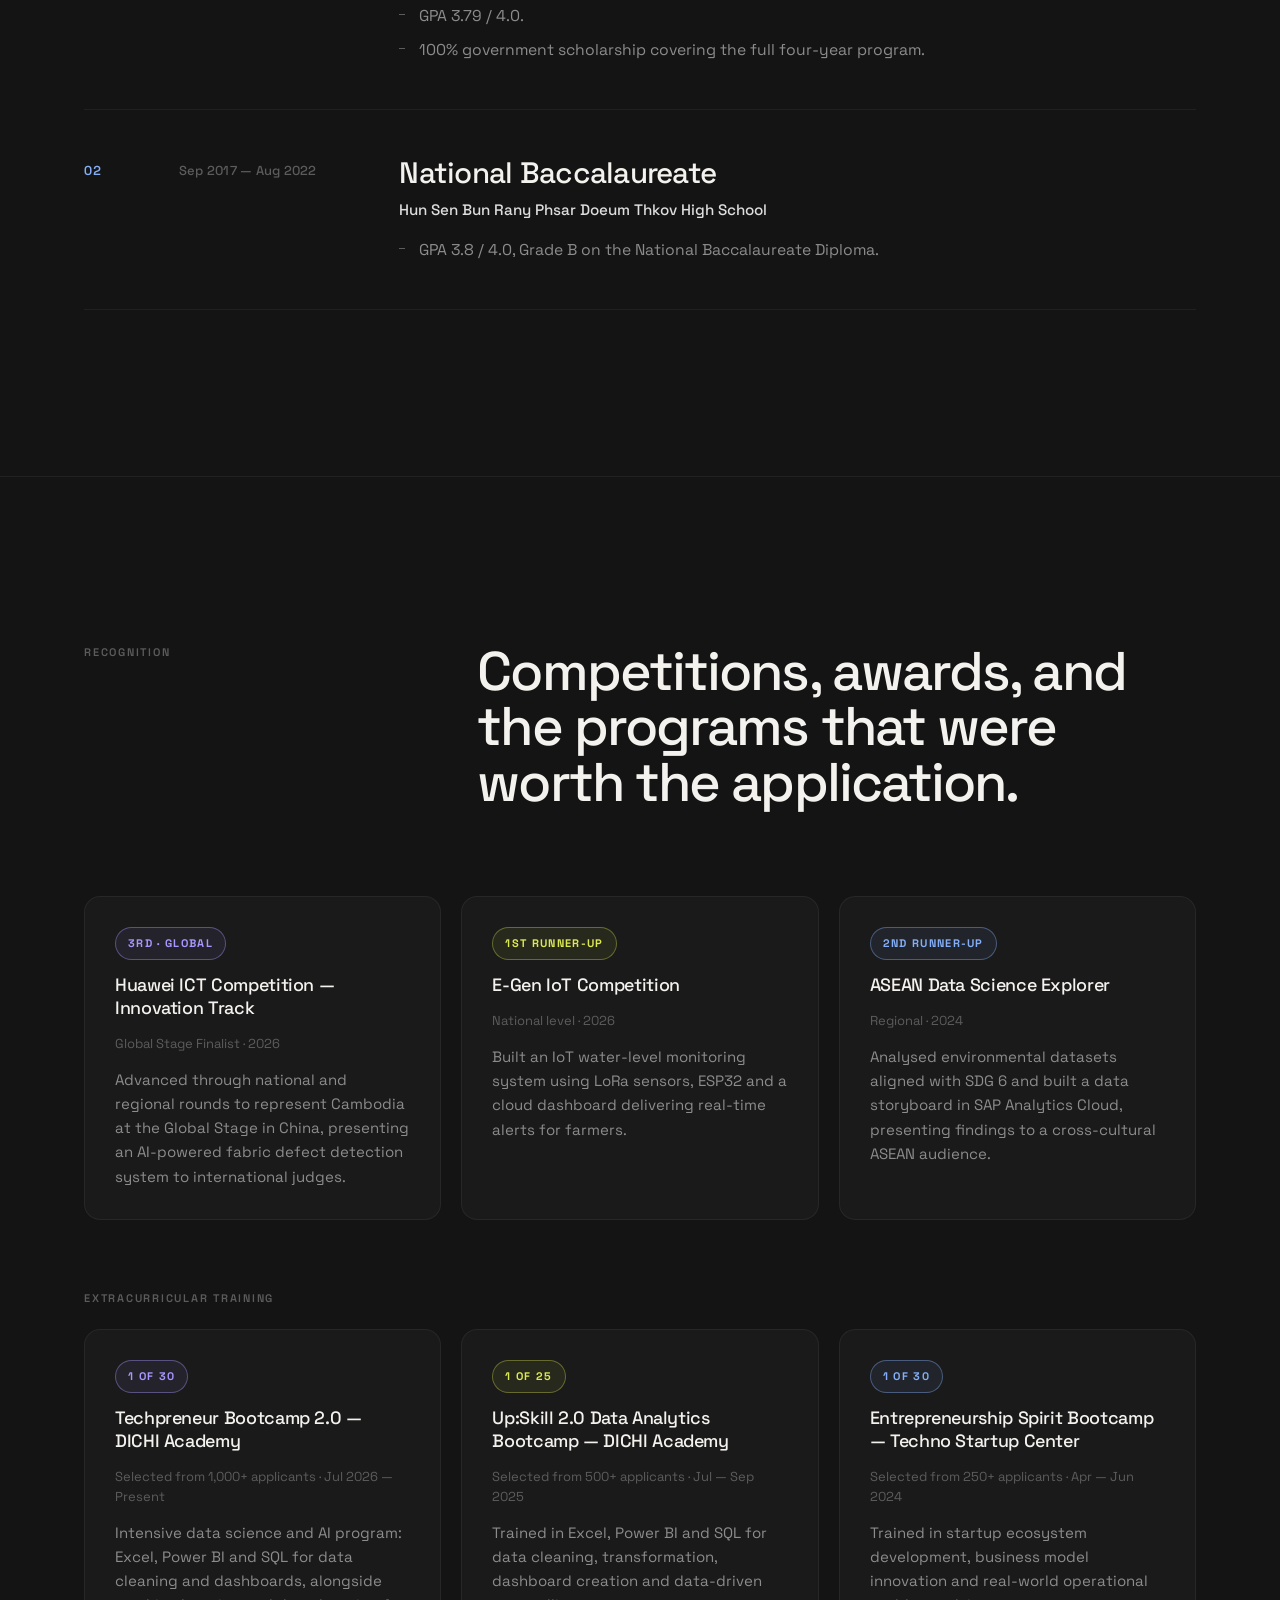
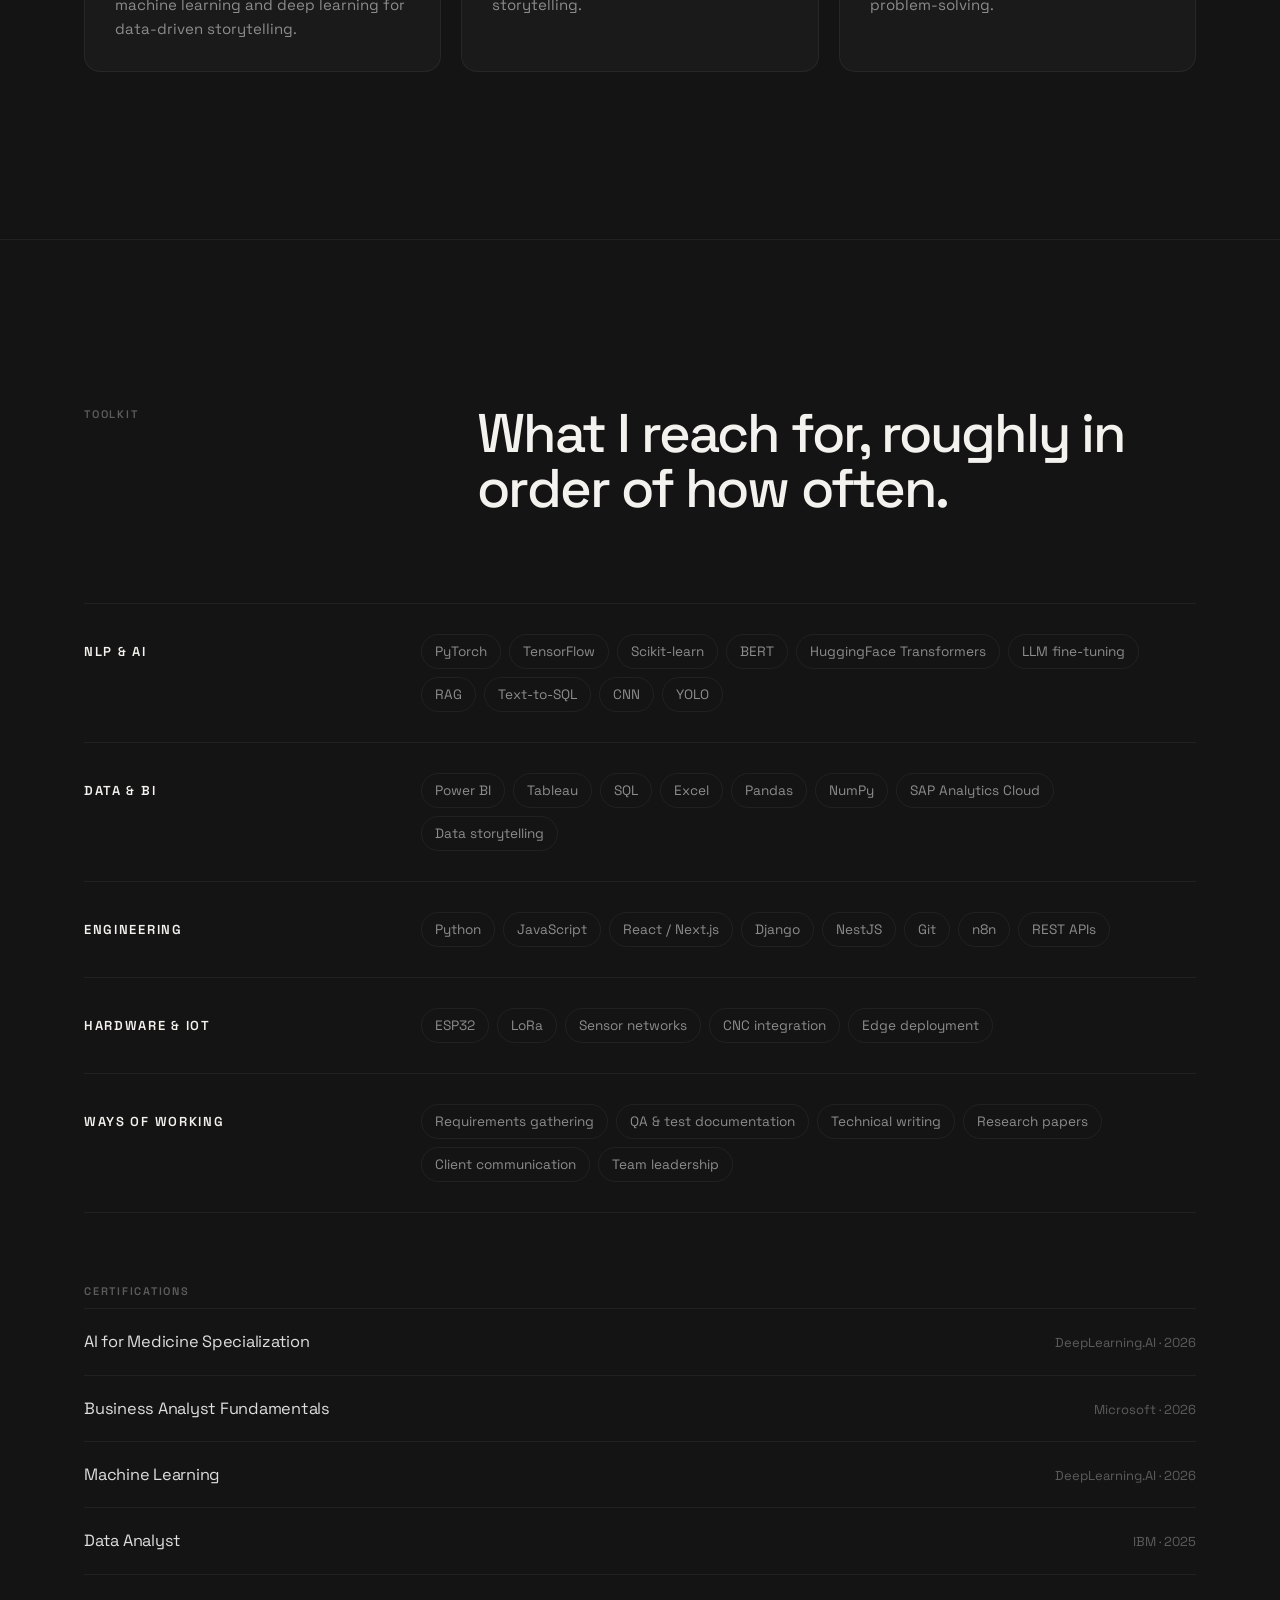
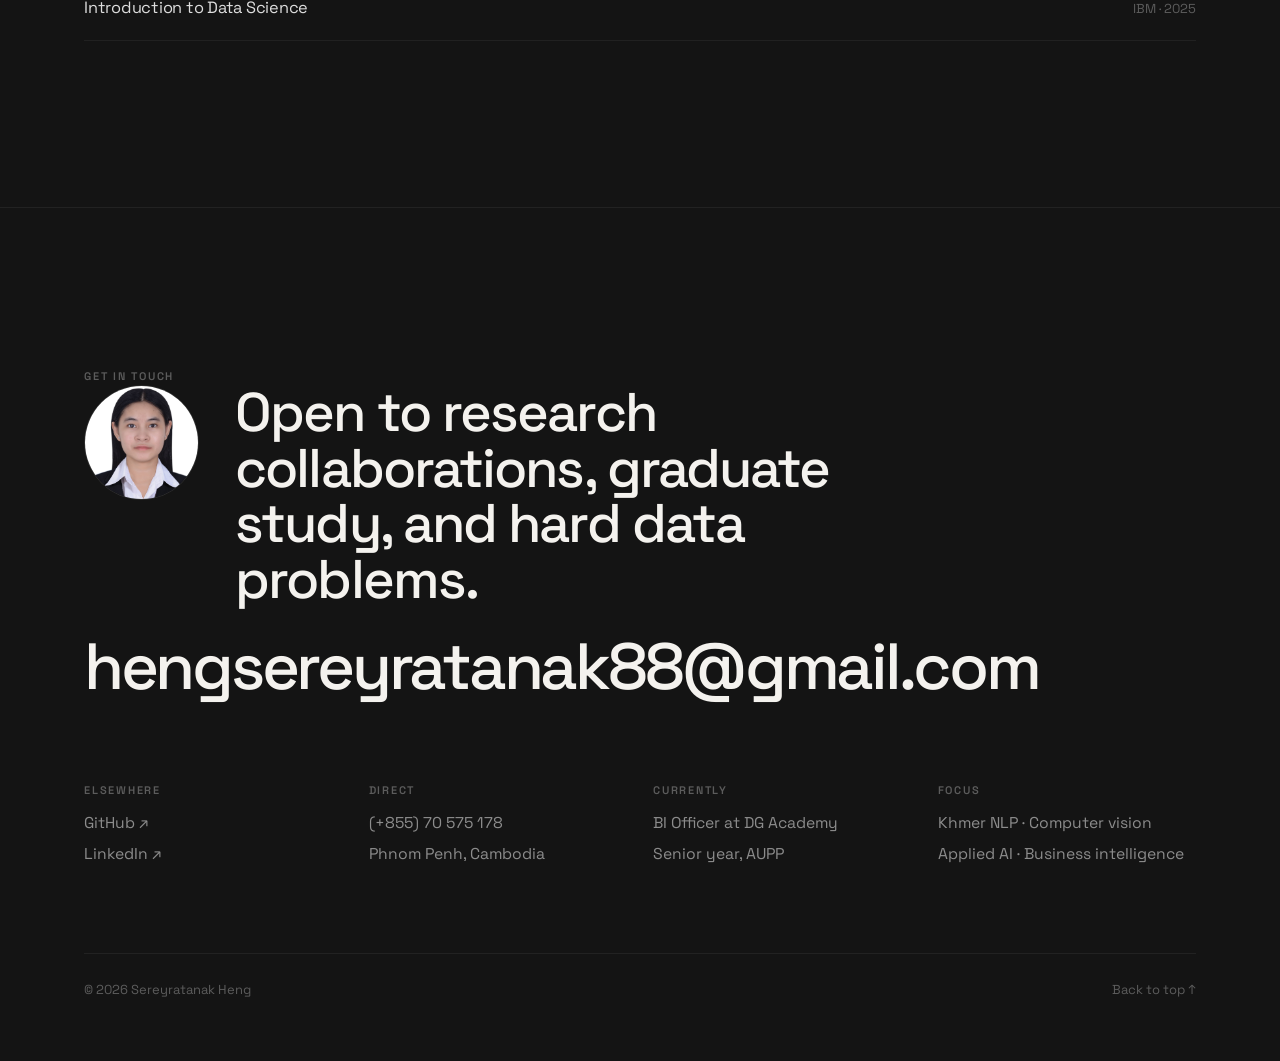
==== commit f6adc453: "Add classic multi-page resume site with award/certification galleries Adds index-classic.html plus d" ====
--- a/index.html
+++ b/index.html
@@ -3,621 +3,891 @@
 <head>
 <meta charset="UTF-8">
 <meta name="viewport" content="width=device-width, initial-scale=1.0">
-<title>Sereyratanak Heng</title>
+<title>Sereyratanak Heng — AI Research &amp; Software</title>
+<meta name="description" content="Sereyratanak Heng — software developer and AI researcher in Phnom Penh. Khmer NLP, computer vision, and business intelligence.">
 <link rel="preconnect" href="https://fonts.googleapis.com">
 <link rel="preconnect" href="https://fonts.gstatic.com" crossorigin>
-<link href="https://fonts.googleapis.com/css2?family=Fraunces:opsz,wght@9..144,500;9..144,600;9..144,700&family=Inter:wght@400;500;600;700&family=JetBrains+Mono:wght@400;500;700&display=swap" rel="stylesheet">
-<style>
-  :root{
-    --bg: #ffffff;
-    --surface: #F7F8FA;
-    --line: #E4E7EC;
-    --text: #1B1F27;
-    --text-muted: #6B7280;
-    --gold: #B8863B;
-    --teal: #2A8C82;
-  }
-
-  *{ box-sizing: border-box; }
-
-  body{
-    margin: 0;
-    background: var(--bg);
-    color: var(--text);
-    font-family: 'Inter', sans-serif;
-    line-height: 1.6;
-    font-size: 16px;
-    -webkit-font-smoothing: antialiased;
-  }
-
-  a{ color: var(--teal); text-decoration: none; }
-  a:hover{ text-decoration: underline; }
-
-  h1, h2, h3{ font-family: 'Fraunces', serif; font-weight: 600; letter-spacing: -0.01em; }
-
-  /* ---------- TOP HEADER ---------- */
-  header{
-    position: sticky;
-    top: 0;
-    z-index: 100;
-    background: #ffffff;
-    border-bottom: 1px solid var(--line);
-  }
-  .header-inner{
-    max-width: 1060px;
-    margin: 0 auto;
-    padding: 20px 24px;
-    display: flex;
-    align-items: center;
-    justify-content: space-between;
-  }
-  .header-mark{
-    font-family: 'JetBrains Mono', monospace;
-    font-size: 13px;
-    color: var(--gold);
-    letter-spacing: 0.05em;
-  }
-  .header-nav{ display: flex; gap: 6px; list-style: none; margin: 0; padding: 0; flex-wrap: wrap; justify-content: flex-end; }
-  .header-nav a{
-    font-size: 14px;
-    color: var(--text-muted);
-    text-decoration: none;
-    padding: 8px 12px;
-    border-radius: 6px;
-    font-weight: 500;
-    transition: color .2s, background .2s;
-    white-space: nowrap;
-  }
-  .header-nav a:hover{ color: var(--text); background: var(--surface); }
-  .header-nav a.active{ color: var(--gold); background: rgba(184,134,59,0.10); }
-  .header-toggle{
-    display: none;
-    background: none;
-    border: 1px solid var(--line);
-    color: var(--text);
-    border-radius: 6px;
-    padding: 8px 12px;
-    font-size: 14px;
-  }
-  @media (max-width: 900px){
-    .header-nav{
-      position: fixed; top: 60px; left: 0; right: 0; bottom: 0;
-      background: #ffffff; flex-direction: column; padding: 24px;
-      transform: translateX(100%); transition: transform .25s ease;
-    }
-    .header-nav.open{ transform: translateX(0); }
-    .header-nav a{ font-size: 18px; padding: 14px 0; border-bottom: 1px solid var(--line); border-radius: 0; }
-    .header-toggle{ display: block; }
-  }
-
-  .layout{
-    display: flex;
-    max-width: 1060px;
-    margin: 0 auto;
-    align-items: flex-start;
-  }
-
-  /* ---------- SIDEBAR ---------- */
-  .sidebar{
-    width: 240px;
-    flex-shrink: 0;
-    padding: 40px 8px 56px 20px;
-    position: sticky;
-    top: 61px;
-    align-self: flex-start;
-    max-height: calc(100vh - 61px);
-    overflow-y: auto;
-  }
-
-  .sidebar img{
-    width: 150px; height: 150px;
-    border-radius: 50%;
-    object-fit: cover;
-    display: block;
-    margin-bottom: 20px;
-  }
-
-  .sidebar .photo-placeholder{
-    width: 150px; height: 150px;
-    border-radius: 50%;
-    background: var(--surface);
-    border: 1px solid var(--line);
-    color: #9AA1AC;
-    display: flex; align-items: center; justify-content: center;
-    text-align: center; font-size: 0.78rem;
-    margin-bottom: 20px;
-  }
-
-  .sidebar h1{ font-size: 1.3rem; margin: 0 0 24px; }
-  .sidebar .role{ color: var(--text-muted); font-size: 0.88rem; margin-bottom: 24px; }
-
-  .sidebar .contact-heading{
-    font-family: 'Fraunces', serif;
-    font-size: 0.95rem;
-    font-weight: 600;
-    color: var(--text);
-    margin-bottom: 12px;
-  }
-
-  .sidebar .contact-list{ list-style: none; padding: 0; margin: 0; font-size: 0.85rem; }
-  .sidebar .contact-list li{ margin-bottom: 10px; }
-  .sidebar .contact-list span{
-    display: block; font-family: 'JetBrains Mono', monospace;
-    color: #9AA1AC; font-size: 0.7rem; text-transform: uppercase;
-    letter-spacing: 0.05em; margin-bottom: 2px;
-  }
-  .sidebar .contact-list a{
-    color: var(--gold);
-    text-decoration: underline;
-    text-underline-offset: 2px;
-    word-break: break-word;
-  }
-  .sidebar .contact-list a:hover{
-    color: var(--teal);
-  }
-
-  /* ---------- DIVIDER ---------- */
-  .divider{
-    width: 1px;
-    align-self: stretch;
-    background: var(--line);
-    margin-left: 40px;
-    flex-shrink: 0;
-  }
-
-  /* ---------- MAIN ---------- */
-  main{
-    flex: 1; min-width: 0;
-    padding: 56px 24px 100px 44px;
-  }
-
-  main > p.intro{
-    margin: 0 0 40px; max-width: 640px;
-    color: var(--text-muted); font-size: 16px;
-  }
-
-  section{ margin-bottom: 56px; }
-
-  .section-head{ margin-bottom: 28px; }
-  .section-head .index{
-    font-family: 'JetBrains Mono', monospace; font-size: 12.5px;
-    color: var(--teal); letter-spacing: 0.05em;
-  }
-  .section-head h2{ font-size: 1.5rem; margin: 6px 0 0; }
-
-  /* ---------- EXPERIENCE ---------- */
-  .exp-item{
-    display: grid; grid-template-columns: 150px 1fr; gap: 24px;
-    padding: 24px 0; border-top: 1px solid var(--line);
-  }
-  .exp-item:first-of-type{ border-top: none; padding-top: 0; }
-  .exp-date{ font-family: 'JetBrains Mono', monospace; font-size: 12.5px; color: var(--text-muted); }
-  .exp-role h3{ font-size: 1.05rem; font-weight: 600; margin: 0; }
-  .exp-org{ color: var(--teal); font-size: 13.5px; margin-top: 2px; font-weight: 500; }
-  .exp-org a{
-    color: var(--gold);
-    text-decoration: underline;
-    text-underline-offset: 2px;
-  }
-  .exp-org a:hover{
-    color: var(--teal);
-  }
-  .exp-list{ margin: 12px 0 0; padding: 0; list-style: none; }
-  .exp-list li{
-    position: relative; padding-left: 18px; margin-bottom: 8px;
-    color: var(--text-muted); font-size: 14.5px;
-  }
-  .exp-list li::before{ content: '—'; position: absolute; left: 0; color: var(--line); }
-
-  @media (max-width: 700px){
-    .exp-item{ grid-template-columns: 1fr; gap: 8px; }
-  }
-
-  /* ---------- PROJECTS ---------- */
-  .proj-item{
-    display: grid; grid-template-columns: 150px 1fr; gap: 24px;
-    padding: 24px 0; border-top: 1px solid var(--line);
-  }
-  .proj-item:first-of-type{ border-top: none; padding-top: 0; }
-  .proj-item .metric{
-    font-family: 'JetBrains Mono', monospace; font-size: 1.15rem;
-    color: var(--gold); font-weight: 700;
-  }
-  .proj-item .metric-label{ font-size: 12.5px; color: var(--text-muted); margin-left: 6px; }
-
-  @media (max-width: 700px){
-    .proj-item{ grid-template-columns: 1fr; gap: 8px; }
-  }
-
-  /* ---------- AWARDS ---------- */
-  .award-item{
-    display: flex; gap: 20px; padding: 22px 0;
-    border-top: 1px solid var(--line); align-items: flex-start;
-  }
-  .award-item:first-of-type{ border-top: none; padding-top: 0; }
-  .award-badge{
-    flex-shrink: 0; width: 52px; height: 52px; border-radius: 50%;
-    border: 1px solid var(--gold); display: flex; align-items: center; justify-content: center;
-    font-family: 'JetBrains Mono', monospace; font-size: 10.5px; color: var(--gold);
-    text-align: center; font-weight: 700; line-height: 1.2;
-  }
-  .award-content h3{ font-size: 1rem; margin: 0; }
-  .award-content .meta{ font-size: 12.5px; color: var(--teal); margin-top: 2px; font-weight: 500; }
-  .award-content p{ margin: 8px 0 0; color: var(--text-muted); font-size: 14.5px; max-width: 580px; }
-
-  /* ---------- SKILLS ---------- */
-  .skill-row{
-    display: grid; grid-template-columns: 170px 1fr; gap: 20px;
-    padding: 16px 0; border-top: 1px solid var(--line);
-    font-size: 14.5px; align-items: baseline;
-  }
-  .skill-row:first-of-type{ border-top: none; padding-top: 0; }
-  .skill-label{
-    font-family: 'JetBrains Mono', monospace; font-size: 12px;
-    color: var(--teal); text-transform: uppercase; letter-spacing: 0.04em;
-  }
-  .skill-value{ color: var(--text-muted); }
-  @media (max-width: 700px){
-    .skill-row{ grid-template-columns: 1fr; gap: 4px; }
-  }
-
-  /* ---------- CERTIFICATIONS ---------- */
-  #certifications ul{ margin: 0; padding-left: 20px; }
-  #certifications li{ color: var(--text-muted); font-size: 14.5px; margin-bottom: 8px; }
-
-  footer{ color: #9AA1AC; font-size: 0.82rem; margin-top: 10px; }
-
-  @media (max-width: 760px){
-    .layout{ flex-direction: column; }
-    .divider{ display: none; }
-    .sidebar{
-      width: 100%; position: static;
-      padding: 32px 20px 24px; border-bottom: 1px solid var(--line);
-    }
-    main{ padding: 32px 20px 60px; }
-  }
-</style>
+<link href="https://fonts.googleapis.com/css2?family=Space+Grotesk:wght@300;400;500;600;700&display=swap" rel="stylesheet">
+<link rel="stylesheet" href="styles.css">
 </head>
 <body>
 
-<header>
-  <div class="header-inner">
-    <div class="header-mark">SEREYRATANAK HENG</div>
-    <button class="header-toggle" id="headerToggle" aria-label="Toggle navigation">☰</button>
-    <ul class="header-nav" id="headerNav">
-      <li><a href="#education" data-nav>Education</a></li>
+<!-- ===================== PRELOADER ===================== -->
+<div id="loader">
+  <div class="lname"><span>Sereyratanak Heng</span></div>
+  <div class="lcount" id="lcount">0</div>
+  <div class="lbar" id="lbar"></div>
+</div>
+
+<!-- ===================== CURSOR / PROGRESS ===================== -->
+<div class="cur" id="cur"></div>
+<div class="cur-dot" id="curDot"></div>
+<div id="prog"></div>
+
+<!-- ===================== NAV ===================== -->
+<div class="navbar" id="navbar">
+  <nav class="pill">
+    <a href="#top" class="brand" data-cursor aria-label="Sereyratanak Heng — back to top">
+      <span class="full">Sereyratanak Heng</span>
+      <span class="ini" aria-hidden="true">S H</span>
+    </a>
+
+    <ul class="nav-links">
+      <li><a href="#work" data-nav>Work</a></li>
       <li><a href="#experience" data-nav>Experience</a></li>
-      <li><a href="#projects" data-nav>Projects</a></li>
-      <li><a href="#awards" data-nav>Competitions &amp; Awards</a></li>
-      <li><a href="#training" data-nav>Extracurricular Training</a></li>
+      <li><a href="#recognition" data-nav>Recognition</a></li>
       <li><a href="#skills" data-nav>Skills</a></li>
-      <li><a href="#certifications" data-nav>Certifications</a></li>
     </ul>
+
+    <a href="#contact" class="cta magnetic" data-cursor>
+      Contact
+      <svg width="14" height="14" viewBox="0 0 14 14" fill="none" aria-hidden="true">
+        <path d="M2.5 7h9M8 3.5 11.5 7 8 10.5" stroke="currentColor" stroke-width="1.4" stroke-linecap="round" stroke-linejoin="round"/>
+      </svg>
+    </a>
+
+    <button class="burger" id="burger" aria-label="Open menu" aria-expanded="false"><i></i></button>
+  </nav>
+</div>
+
+<!-- ===================== MOBILE SHEET ===================== -->
+<div class="sheet" id="sheet">
+  <ol>
+    <li><a href="#work"><span class="n">01</span>Work</a></li>
+    <li><a href="#experience"><span class="n">02</span>Experience</a></li>
+    <li><a href="#education"><span class="n">03</span>Education</a></li>
+    <li><a href="#recognition"><span class="n">04</span>Recognition</a></li>
+    <li><a href="#skills"><span class="n">05</span>Skills</a></li>
+    <li><a href="#contact"><span class="n">06</span>Contact</a></li>
+  </ol>
+  <div class="sheet-foot">
+    <a href="mailto:hengsereyratanak88@gmail.com">Email</a>
+    <a href="https://github.com/SereyratanakHeng" target="_blank" rel="noopener">GitHub</a>
+    <a href="https://linkedin.com/in/heng-sereyratanak" target="_blank" rel="noopener">LinkedIn</a>
+  </div>
+</div>
+
+<main id="top">
+
+<!-- ===================== HERO ===================== -->
+<header class="hero">
+  <div class="hero-glow" id="glow"></div>
+  <div class="wrap">
+    <p class="eyebrow rv"><span class="v">AI &amp; DATA RESEARCHER</span> · <span class="l">SOFTWARE DEVELOPER</span> · PHNOM PENH</p>
+
+    <h1 class="display">
+      <span class="mask" data-d="0"><span>I build AI that works</span></span>
+      <span class="mask" data-d="90"><span>for Khmer — <em>not just</em></span></span>
+      <span class="mask" data-d="180"><span>for English.</span></span>
+    </h1>
+
+    <div class="hero-sub">
+      <p class="lead rv" style="--d:340ms">
+        Low-resource NLP, computer vision, and business intelligence — research that
+        gets published, and systems that make it to production.
+      </p>
+      <a href="#work" class="scroll-cue rv" style="--d:440ms" data-cursor>
+        <span class="track"></span> Selected work
+      </a>
+    </div>
   </div>
 </header>
 
-<div class="layout">
-
-  <aside class="sidebar">
-    <!-- Replace src below with your photo, e.g. "photo.jpg" placed in the same folder -->
-    <img src="photo.jpg" alt="Sereyratanak Heng" onerror="this.style.display='none'; this.nextElementSibling.style.display='flex';">
-    <div class="photo-placeholder" style="display:none;">Add photo.jpg<br>to this folder</div>
-
-    <h1>Sereyratanak Heng</h1>
-
-    <div class="contact-heading">Contact</div>
-    <ul class="contact-list">
-      <li><span>Email</span><a href="mailto:hengsereyratanak88@gmail.com">hengsereyratanak88@gmail.com</a></li>
-      <li><span>Phone</span>(+855) 70 575 178</li>
-      <li><span>Location</span>Phnom Penh, Cambodia</li>
-      <li><span>GitHub</span><a href="https://github.com/SereyratanakHeng" target="_blank" rel="noopener">SereyratanakHeng</a></li>
-      <li><span>LinkedIn</span><a href="https://linkedin.com/in/heng-sereyratanak" target="_blank" rel="noopener">Heng Sereyratanak</a></li>
-    </ul>
-  </aside>
-
-  <div class="divider"></div>
-
-  <main>
-
-    <section id="education">
-      <div class="section-head">
-        <div class="index">01 — ACADEMIC</div>
-        <h2>Education</h2>
-      </div>
-
-      <div class="exp-item">
-        <div class="exp-date">Jan 2023 – May 2027</div>
-        <div class="exp-role">
-          <h3>BSc in Software Development — Senior</h3>
-          <div class="exp-org">American University of Phnom Penh</div>
-          <ul class="exp-list">
-            <li>GPA: 3.79 / 4.0</li>
-            <li>100% Government Scholarship for the full 4-year program</li>
+<!-- ===================== MARQUEE ===================== -->
+<div class="marq" aria-hidden="true">
+  <ul>
+    <li><b>Top 3</b> Huawei ICT Global Stage</li>
+    <li><b>3.79 / 4.0</b> GPA</li>
+    <li><b>100%</b> Government Scholarship</li>
+    <li><b>Published</b> ACET 2025</li>
+    <li><b>5</b> Research Projects</li>
+    <li><b>98%</b> Khmer Correction Accuracy</li>
+    <li><b>15,000+</b> Data Points Visualised</li>
+  </ul>
+  <ul>
+    <li><b>Top 3</b> Huawei ICT Global Stage</li>
+    <li><b>3.79 / 4.0</b> GPA</li>
+    <li><b>100%</b> Government Scholarship</li>
+    <li><b>Published</b> ACET 2025</li>
+    <li><b>5</b> Research Projects</li>
+    <li><b>98%</b> Khmer Correction Accuracy</li>
+    <li><b>15,000+</b> Data Points Visualised</li>
+  </ul>
+</div>
+
+<!-- ===================== WORK ===================== -->
+<section class="sec" id="work">
+  <div class="wrap">
+    <div class="sec-head">
+      <div class="stick">
+        <p class="eyebrow rv">Selected work</p>
+      </div>
+      <h2 class="h2 rv" style="--d:80ms">
+        Five projects, one thread — making machine learning
+        useful for languages and industries that usually get skipped.
+      </h2>
+    </div>
+
+    <div class="work-list">
+
+      <article class="work rv" data-cursor>
+        <div class="work-visual spot">
+          <div class="grid-lines"></div>
+          <div class="work-idx">01</div>
+          <div class="work-arrow">
+            <svg width="15" height="15" viewBox="0 0 14 14" fill="none" aria-hidden="true">
+              <path d="M3.5 10.5 10.5 3.5M4.7 3.5h5.8v5.8" stroke="currentColor" stroke-width="1.4" stroke-linecap="round" stroke-linejoin="round"/>
+            </svg>
+          </div>
+          <div class="work-metric">
+            <div class="big" data-count="3" data-prefix="Top ">Top 3</div>
+            <div class="cap">Huawei ICT Global Stage</div>
+          </div>
+        </div>
+        <div class="work-meta">
+          <div class="work-tags"><span>Computer Vision</span><span>IoT</span><span>YOLOv5</span><span>Jan – Jun 2026</span></div>
+          <h3 class="h3">AI Fabric Defect Detection</h3>
+          <div class="work-body">
+            <p>A GPU-accelerated defect detection system built on YOLOv5 and deployed on live CNC machinery for real-time quality control on the factory floor.</p>
+            <p>Presented the architecture and business case at the Huawei ICT Global Stage in China, placing 3rd worldwide in the Innovation Track.</p>
+          </div>
+        </div>
+      </article>
+
+      <article class="work rv" data-cursor>
+        <div class="work-visual spot">
+          <div class="grid-lines"></div>
+          <div class="work-idx">02</div>
+          <div class="work-arrow">
+            <svg width="15" height="15" viewBox="0 0 14 14" fill="none" aria-hidden="true">
+              <path d="M3.5 10.5 10.5 3.5M4.7 3.5h5.8v5.8" stroke="currentColor" stroke-width="1.4" stroke-linecap="round" stroke-linejoin="round"/>
+            </svg>
+          </div>
+          <div class="work-metric">
+            <div class="big" data-count="98" data-suffix="%">98%</div>
+            <div class="cap">Spelling &amp; grammar accuracy</div>
+          </div>
+        </div>
+        <div class="work-meta">
+          <div class="work-tags"><span>NLP</span><span>BERT</span><span>Low-resource</span><span>Sep – Dec 2025</span></div>
+          <h3 class="h3">Khmer Text Correction System</h3>
+          <div class="work-body">
+            <p>A BERT-based model for Khmer spelling and grammar correction, reaching 98% accuracy through heavy data preprocessing, annotation, and model optimisation.</p>
+            <p>Documented the architecture, methodology and findings in a research paper so future Khmer NLP work can build on it rather than restart.</p>
+          </div>
+        </div>
+      </article>
+
+      <article class="work rv" data-cursor>
+        <div class="work-visual spot">
+          <div class="grid-lines"></div>
+          <div class="work-idx">03</div>
+          <div class="work-arrow">
+            <svg width="15" height="15" viewBox="0 0 14 14" fill="none" aria-hidden="true">
+              <path d="M3.5 10.5 10.5 3.5M4.7 3.5h5.8v5.8" stroke="currentColor" stroke-width="1.4" stroke-linecap="round" stroke-linejoin="round"/>
+            </svg>
+          </div>
+          <div class="work-metric">
+            <div class="big" data-count="97" data-suffix="%">97%</div>
+            <div class="cap">Across 33 Khmer hand signs</div>
+          </div>
+        </div>
+        <div class="work-meta">
+          <div class="work-tags"><span>Deep Learning</span><span>Multi-modal</span><span>Published</span><span>Jun – Aug 2025</span></div>
+          <h3 class="h3">Unimodal vs. Multi-modal Recognition of Khmer Consonant Hand Signs</h3>
+          <div class="work-body">
+            <p>A comparative study of unimodal and multi-modal architectures for robust recognition of the 33 Khmer consonant hand signs, reaching 97% classification accuracy.</p>
+            <p>Published at the <a href="https://cadt.edu.kh/asean-conference-on-emerging-technologies-2025" target="_blank" rel="noopener" style="color:var(--sky)">ASEAN Conference on Emerging Technologies (ACET) 2025</a>.</p>
+          </div>
+        </div>
+      </article>
+
+      <article class="work rv" data-cursor>
+        <div class="work-visual spot">
+          <div class="grid-lines"></div>
+          <div class="work-idx">04</div>
+          <div class="work-arrow">
+            <svg width="15" height="15" viewBox="0 0 14 14" fill="none" aria-hidden="true">
+              <path d="M3.5 10.5 10.5 3.5M4.7 3.5h5.8v5.8" stroke="currentColor" stroke-width="1.4" stroke-linecap="round" stroke-linejoin="round"/>
+            </svg>
+          </div>
+          <div class="work-metric">
+            <div class="big">3 services</div>
+            <div class="cap">React · Django · NestJS</div>
+          </div>
+        </div>
+        <div class="work-meta">
+          <div class="work-tags"><span>Full-stack</span><span>Gemini</span><span>Healthcare AI</span><span>Jan – Mar 2026</span></div>
+          <h3 class="h3">MedCLARA — Clinical Language Assistant for Rapid Assessment</h3>
+          <div class="work-body">
+            <p>An AI-assisted clinical documentation system that automates patient intake and SOAP note generation, using Google Gemini for adaptive questioning and streaming clinical responses.</p>
+            <p>Built as a three-service architecture with confidence scoring, a clinician review workflow, and a full audit trail — validated by a test suite passing 100% across backend, frontend and microservice layers.</p>
+          </div>
+        </div>
+      </article>
+
+      <article class="work rv" data-cursor>
+        <div class="work-visual spot">
+          <div class="grid-lines"></div>
+          <div class="work-idx">05</div>
+          <div class="work-arrow">
+            <svg width="15" height="15" viewBox="0 0 14 14" fill="none" aria-hidden="true">
+              <path d="M3.5 10.5 10.5 3.5M4.7 3.5h5.8v5.8" stroke="currentColor" stroke-width="1.4" stroke-linecap="round" stroke-linejoin="round"/>
+            </svg>
+          </div>
+          <div class="work-metric">
+            <div class="big" data-count="94.7" data-suffix="%">94.7%</div>
+            <div class="cap">Sentiment classification</div>
+          </div>
+        </div>
+        <div class="work-meta">
+          <div class="work-tags"><span>NLP</span><span>TensorFlow</span><span>Published</span><span>Jan – Apr 2024</span></div>
+          <h3 class="h3">Khmer Sentiment Analysis</h3>
+          <div class="work-body">
+            <p>A deep learning sentiment classifier for Khmer trained on social media datasets, reaching 94.7% accuracy with Python and TensorFlow.</p>
+            <p>Published as a paper documenting model architecture and implementation, contributing to the small but growing body of low-resource Khmer NLP research.</p>
+          </div>
+        </div>
+      </article>
+
+    </div>
+  </div>
+</section>
+
+<hr class="rule">
+
+<!-- ===================== EXPERIENCE ===================== -->
+<section class="sec" id="experience">
+  <div class="wrap">
+    <div class="sec-head">
+      <div class="stick"><p class="eyebrow rv">Experience</p></div>
+      <h2 class="h2 rv" style="--d:80ms">
+        Four years of turning messy requirements into dashboards,
+        pipelines and automations people actually use.
+      </h2>
+    </div>
+
+    <div class="rows">
+
+      <div class="row rv">
+        <div class="row-n">01</div>
+        <div class="row-when">Jul 2026 — Present</div>
+        <div>
+          <h3 class="h3">Business Intelligence Officer</h3>
+          <div class="row-org"><b>DG Academy</b></div>
+          <ul class="bullets">
+            <li>Consulted directly with clients to gather requirements, translating operational pain points into actionable BI specifications.</li>
+            <li>Built end-to-end dashboards and reporting systems with Power BI, Tableau, SQL and Excel alongside Python and JavaScript, giving stakeholders real-time visibility into key metrics.</li>
+            <li>Streamlined workflows by connecting and cleaning data across sources, replacing manual reporting with automated dashboards.</li>
           </ul>
         </div>
       </div>
 
-      <div class="exp-item">
-        <div class="exp-date">Sep 2017 – Aug 2022</div>
-        <div class="exp-role">
-          <h3>National Baccalaureate</h3>
-          <div class="exp-org">Hun Sen Bun Rany Phsar Doeum Thkov High School</div>
-          <ul class="exp-list">
-            <li>GPA: 3.8 / 4.0</li>
-            <li>Grade B on National Baccalaureate Diploma</li>
+      <div class="row rv">
+        <div class="row-n">02</div>
+        <div class="row-when">Dec 2025 — Mar 2026</div>
+        <div>
+          <h3 class="h3">AI Automation Intern</h3>
+          <div class="row-org"><b>Big Wall Digital</b> · Singapore, Remote</div>
+          <ul class="bullets">
+            <li>Delivered two production-ready AI automation systems in n8n: an end-to-end email workflow and a RAG pipeline letting clients query Google Drive documents in plain language.</li>
+            <li>Worked directly with clients to understand pain points, making sure each automation solved a real operational problem rather than a technical one.</li>
+            <li>Documented every workflow, RAG configuration and process diagram so the client could maintain and hand off the systems after the project ended.</li>
           </ul>
         </div>
       </div>
-    </section>
-
-    <section id="experience">
-      <div class="section-head">
-        <div class="index">02 — WORK</div>
-        <h2>Experience</h2>
-      </div>
-
-      <div class="exp-item">
-        <div class="exp-date">July 2026 – Present</div>
-        <div class="exp-role">
-          <h3>Business Intelligence Officer</h3>
-          <div class="exp-org">DG Academy</div>
-          <ul class="exp-list">
-            <li>Consulted directly with clients to gather business requirements, translating operational pain points into actionable BI system specifications.</li>
-            <li>Built end-to-end BI dashboards and reporting systems using Power BI, Tableau, SQL, and Excel, alongside Python and JavaScript, giving stakeholders real-time visibility into key business metrics.</li>
-            <li>Streamlined data workflows by connecting and cleaning data across multiple sources, replacing manual reporting processes with automated dashboards.</li>
-          </ul>
-        </div>
-      </div>
-
-      <div class="exp-item">
-        <div class="exp-date">Dec 2025 – Mar 2026</div>
-        <div class="exp-role">
-          <h3>AI Automation Intern</h3>
-          <div class="exp-org">Big Wall Digital · Singapore, Remote</div>
-          <ul class="exp-list">
-            <li>Delivered two production-ready AI automation systems using n8n: an end-to-end email workflow and a RAG pipeline that let clients query Google Drive documents in plain language.</li>
-            <li>Worked directly with clients to understand their pain points and gather requirements, ensuring each automation solved a real operational problem rather than just a technical one.</li>
-            <li>Documented every workflow, RAG configuration, and process diagram clearly, so the client could maintain and hand off the systems smoothly after the project ended.</li>
-          </ul>
-        </div>
-      </div>
-
-      <div class="exp-item">
-        <div class="exp-date">Feb 2025 – Jun 2025</div>
-        <div class="exp-role">
-          <h3>Quality Assurance &amp; Data Analyst Intern</h3>
-          <div class="exp-org">Digital Government Committee</div>
-          <ul class="exp-list">
-            <li>Built interactive Power BI dashboards visualizing 15,000+ FormKH data points for leadership performance tracking.</li>
+
+      <div class="row rv">
+        <div class="row-n">03</div>
+        <div class="row-when">Feb 2025 — Jun 2025</div>
+        <div>
+          <h3 class="h3">Quality Assurance &amp; Data Analyst Intern</h3>
+          <div class="row-org"><b>Digital Government Committee</b></div>
+          <ul class="bullets">
+            <li>Built interactive Power BI dashboards visualising 15,000+ FormKH data points for leadership performance tracking.</li>
             <li>Ran end-to-end QA testing and process analysis on the "Likhet" government platform, catching bottlenecks before release.</li>
             <li>Maintained structured test documentation and collaborated with developers via Git ahead of each deployment.</li>
           </ul>
         </div>
       </div>
 
-      <div class="exp-item">
-        <div class="exp-date">Apr 2023 – Feb 2025</div>
-        <div class="exp-role">
-          <h3>Club Officer</h3>
-          <div class="exp-org">AUPP Students Press Council</div>
-          <ul class="exp-list">
+      <div class="row rv">
+        <div class="row-n">04</div>
+        <div class="row-when">Apr 2023 — Feb 2025</div>
+        <div>
+          <h3 class="h3">Club Officer</h3>
+          <div class="row-org"><b>AUPP Students Press Council</b></div>
+          <ul class="bullets">
             <li>Led a team of 10 to plan and publish articles reaching 1,000+ readers, managing timelines and cross-team coordination.</li>
             <li>Mentored new members on writing standards and editorial process, keeping content accurate and consistent.</li>
           </ul>
         </div>
       </div>
-    </section>
-
-    <section id="projects">
-      <div class="section-head">
-        <div class="index">03 — RESEARCH</div>
-        <h2>Projects</h2>
-      </div>
-
-      <div class="proj-item">
-        <div class="exp-date">Jan 2026 – Jun 2026</div>
-        <div class="exp-role">
-          <h3>AI Fabric Defect Detection</h3>
-          <div class="exp-org">Computer Vision &amp; IoT Research Project</div>
-          <div><span class="metric">Top 3</span><span class="metric-label">Huawei ICT Global Stage</span></div>
-          <ul class="exp-list">
-            <li>Developed a GPU-accelerated fabric defect detection system using YOLOv5, deployed on CNC machinery for real-time quality control.</li>
-            <li>Presented the technical architecture and business impact at the Huawei ICT Global Stage, receiving recognition for innovation in industrial AI.</li>
+
+    </div>
+  </div>
+</section>
+
+<hr class="rule">
+
+<!-- ===================== EDUCATION ===================== -->
+<section class="sec" id="education">
+  <div class="wrap">
+    <div class="sec-head">
+      <div class="stick"><p class="eyebrow rv">Education</p></div>
+      <h2 class="h2 rv" style="--d:80ms">
+        A fully funded seat, kept with a 3.79.
+      </h2>
+    </div>
+
+    <div class="stats rv" style="margin-bottom:clamp(40px,6vw,64px)">
+      <div class="stat"><div class="num" data-count="3.79">3.79</div><div class="lab">GPA out of 4.0 — BSc Software Development</div></div>
+      <div class="stat"><div class="num" data-count="100" data-suffix="%">100%</div><div class="lab">Government scholarship, full four-year program</div></div>
+      <div class="stat"><div class="num" data-count="5">5</div><div class="lab">Research projects, two of them published</div></div>
+      <div class="stat"><div class="num" data-count="3">3</div><div class="lab">National &amp; international competition podiums</div></div>
+    </div>
+
+    <div class="rows">
+      <div class="row rv">
+        <div class="row-n">01</div>
+        <div class="row-when">Jan 2023 — May 2027</div>
+        <div>
+          <h3 class="h3">BSc in Software Development</h3>
+          <div class="row-org"><b>American University of Phnom Penh</b> · Senior year</div>
+          <ul class="bullets">
+            <li>GPA 3.79 / 4.0.</li>
+            <li>100% government scholarship covering the full four-year program.</li>
           </ul>
         </div>
       </div>
-
-      <div class="proj-item">
-        <div class="exp-date">Jan 2026 – Mar 2026</div>
-        <div class="exp-role">
-          <h3>MedCLARA: Medical Clinical Language Assistant for Rapid Assessment</h3>
-          <div class="exp-org">Full-Stack + AI · Kaggle Med-Gemma Impact Challenge</div>
-          <ul class="exp-list">
-            <li>Contributed to an AI-assisted clinical documentation system that automates patient consultation intake and SOAP note generation, integrating Google Gemini for adaptive questioning and real-time clinical response streaming.</li>
-            <li>Helped build a three-service architecture (React/Next.js, Django, NestJS) supporting AI-driven patient intake, automated SOAP note generation with confidence scoring, and a clinician review workflow with full audit trail.</li>
-            <li>Contributed to validating the system through a test suite across backend, frontend, and microservice layers, achieving a 100% pass rate on AI-integrated workflows and real-time features.</li>
+      <div class="row rv">
+        <div class="row-n">02</div>
+        <div class="row-when">Sep 2017 — Aug 2022</div>
+        <div>
+          <h3 class="h3">National Baccalaureate</h3>
+          <div class="row-org"><b>Hun Sen Bun Rany Phsar Doeum Thkov High School</b></div>
+          <ul class="bullets">
+            <li>GPA 3.8 / 4.0, Grade B on the National Baccalaureate Diploma.</li>
           </ul>
         </div>
       </div>
-
-      <div class="proj-item">
-        <div class="exp-date">Sep 2025 – Dec 2025</div>
-        <div class="exp-role">
-          <h3>Khmer Text Correction System (BERT-Based)</h3>
-          <div class="exp-org">Natural Language Processing Research Project</div>
-          <div><span class="metric">98%</span><span class="metric-label">spelling &amp; grammar accuracy</span></div>
-          <ul class="exp-list">
-            <li>Built a BERT-based deep learning model for Khmer spelling and grammar correction, achieving 98% accuracy through extensive data preprocessing, annotation, and model optimization.</li>
-            <li>Documented system architecture, model methodology, and findings in a research paper, making the work reusable and accessible for future Khmer NLP researchers.</li>
-          </ul>
-        </div>
-      </div>
-
-      <div class="proj-item">
-        <div class="exp-date">Jun 2025 – Aug 2025</div>
-        <div class="exp-role">
-          <h3>A Comparative Analysis of Unimodal and Multi-Modal Architectures for the Robust Recognition of Khmer Consonant Hand Signs</h3>
-          <div class="exp-org">Deep Learning with Computer Vision Research Project &amp; Published: <a href="https://cadt.edu.kh/asean-conference-on-emerging-technologies-2025" target="_blank" rel="noopener">ACET 2025 Conference</a></div>
-          <div><span class="metric">97%</span><span class="metric-label">classification accuracy across 33 Khmer sign language</span></div>
-          <ul class="exp-list">
-            <li>Built a BERT-based deep learning model for Khmer spelling and grammar correction, achieving 98% accuracy through extensive data preprocessing, annotation, and model optimization.</li>
-            <li>Documented system architecture, model methodology, and findings in a research paper, making the work reusable and accessible for future Khmer NLP researchers.</li>
-          </ul>
-        </div>
-      </div>
-
-      <div class="proj-item">
-        <div class="exp-date">Jan 2024 – Apr 2024</div>
-        <div class="exp-role">
-          <h3>Khmer Sentiment Analysis</h3>
-          <div class="exp-org">Natural Language Processing Research Project</div>
-          <div><span class="metric">94.7%</span><span class="metric-label">Khmer language sentiment classification</span></div>
-          <ul class="exp-list">
-            <li>Attained 94.7% accuracy in Khmer sentiment classification using a deep learning model built with Python and TensorFlow, trained on Khmer social media datasets.</li>
-            <li>Contributed to the growing body of Khmer NLP research through a published paper documenting model architecture and implementation, supporting future work in low-resource language AI.</li>
-          </ul>
-        </div>
-      </div>
-    </section>
-
-    <section id="awards">
-      <div class="section-head">
-        <div class="index">04 — RECOGNITION</div>
-        <h2>Competitions &amp; Awards</h2>
-      </div>
-
-      <div class="award-item">
-        <div class="award-badge">3RD<br>GLOBAL</div>
-        <div class="award-content">
-          <h3>Huawei ICT Competition — Innovation Track</h3>
-          <div class="meta">Global Stage Finalist, 3rd Prize · 2026</div>
-          <p>Advanced through national and regional rounds to represent Cambodia at the Global Stage in China, presenting an AI-powered fabric defect detection system to international judges.</p>
-        </div>
-      </div>
-
-      <div class="award-item">
-        <div class="award-badge">1ST<br>R-UP</div>
-        <div class="award-content">
-          <h3>E-Gen IoT Competition</h3>
-          <div class="meta">1st Runner-Up, National Level · 2026</div>
-          <p>Built an IoT water-level monitoring system using LoRa sensors, ESP32, and a cloud dashboard delivering real-time alerts for farmers.</p>
-        </div>
-      </div>
-
-      <div class="award-item">
-        <div class="award-badge">2ND<br>R-UP</div>
-        <div class="award-content">
-          <h3>ASEAN Data Science Explorer Competition</h3>
-          <div class="meta">2nd Runner-Up · 2024</div>
-          <p>Analyzed environmental datasets aligned with SDG 6 and built a data storyboard in SAP Analytics Cloud, presenting findings to a cross-cultural ASEAN audience.</p>
-        </div>
-      </div>
-    </section>
-
-    <section id="training">
-      <div class="section-head">
-        <div class="index">05 — EXTRACURRICULAR</div>
-        <h2>Extracurricular Training</h2>
-      </div>
-
-      <div class="award-item">
-        <div class="award-badge">1/30</div>
-        <div class="award-content">
-          <h3>Techpreneur Bootcamp 2.0 — DICHI Academy</h3>
-          <div class="meta">Selected from 1,000+ applicants · Jul 2026 – Present</div>
-          <p>Selected for an intensive data science and AI-focused program; training in Excel, Power BI, and SQL for data cleaning and dashboard creation, alongside machine learning and deep learning techniques for data-driven storytelling.</p>
-        </div>
-      </div>
-
-      <div class="award-item">
-        <div class="award-badge">1/25</div>
-        <div class="award-content">
-          <h3>Up:Skill 2.0 Data Analytics Bootcamp — DICHI Academy</h3>
-          <div class="meta">Selected from 500+ applicants · Jul–Sep 2025</div>
-          <p>Trained in Excel, Power BI, and SQL for data cleaning, transformation, dashboard creation, and data-driven storytelling.</p>
-        </div>
-      </div>
-
-      <div class="award-item">
-        <div class="award-badge">1/30</div>
-        <div class="award-content">
-          <h3>Entrepreneurship Spirit Bootcamp — Techno Startup Center</h3>
-          <div class="meta">Selected from 250+ applicants · Apr–Jun 2024</div>
-          <p>Trained in startup ecosystem development, business model innovation, and real-world operational problem-solving.</p>
-        </div>
-      </div>
-    </section>
-
-    <section id="skills">
-      <div class="section-head">
-        <div class="index">06 — TOOLKIT</div>
-        <h2>Skills</h2>
-      </div>
-
-      <div class="skill-row">
-        <div class="skill-label">NLP &amp; AI</div>
-        <div class="skill-value">PyTorch, TensorFlow, Scikit-learn, BERT, Transformers (HuggingFace), LLM fine-tuning, Retrieval-Augmented Generation (RAG), Text-to-SQL, CNN, YOLO</div>
-      </div>
-      <div class="skill-row">
-        <div class="skill-label">Programming</div>
-        <div class="skill-value">Python (primary), SQL, JavaScript, Git, Google Colab, RESTful APIs</div>
-      </div>
-      <div class="skill-row">
-        <div class="skill-label">Data &amp; Visualisation</div>
-        <div class="skill-value">Power BI, Tableau, Excel (Advanced), statistical analysis, hypothesis testing, data pipeline development</div>
-      </div>
-      <div class="skill-row">
-        <div class="skill-label">Soft Skills</div>
-        <div class="skill-value">Stakeholder communication, translating business needs into insights, problem solving, attention to detail, presentation</div>
-      </div>
-      <div class="skill-row">
-        <div class="skill-label">Languages</div>
-        <div class="skill-value">Khmer (Native), English (Fluent)</div>
-      </div>
-    </section>
-
-    <section id="certifications">
-      <div class="section-head">
-        <div class="index">07 — CERTIFICATIONS</div>
-        <h2>Certifications</h2>
-      </div>
-      <ul>
-        <li>AI for Medicine Specialization — DeepLearning.AI (2026)</li>
-        <li>Business Analyst Fundamental — Microsoft (2026)</li>
-        <li>Machine Learning — DeepLearning.AI (2026)</li>
-        <li>Data Analyst — IBM (2025)</li>
-        <li>Introduction to Data Science — IBM (2025)</li>
-      </ul>
-    </section>
-
-    <footer>Last updated 2026</footer>
-  </main>
-
+    </div>
+  </div>
+</section>
+
+<hr class="rule">
+
+<!-- ===================== RECOGNITION ===================== -->
+<section class="sec" id="recognition">
+  <div class="wrap">
+    <div class="sec-head">
+      <div class="stick"><p class="eyebrow rv">Recognition</p></div>
+      <h2 class="h2 rv" style="--d:80ms">
+        Competitions, awards, and the programs that were worth the application.
+      </h2>
+    </div>
+
+    <div class="cards" style="margin-bottom:clamp(16px,2vw,20px)">
+      <div class="card rv spot">
+                <button class="card-media" type="button"
+          data-full="asset/awards/huawei-ict-competition.jpg"
+          data-title="Huawei ICT Competition — Innovation Track"
+          data-meta="3rd place, Global Stage · 2026">
+          <img src="asset/awards/huawei-ict-competition-thumb.jpg" loading="lazy" alt="Huawei ICT Competition Global Stage award"
+               onerror="this.closest('.card-media').remove()">
+        </button>
+        <span class="badge v">3rd · Global</span>
+        <h3>Huawei ICT Competition — Innovation Track</h3>
+        <div class="when">Global Stage Finalist · 2026</div>
+        <p>Advanced through national and regional rounds to represent Cambodia at the Global Stage in China, presenting an AI-powered fabric defect detection system to international judges.</p>
+      </div>
+      <div class="card rv spot" style="--d:80ms">
+                <button class="card-media" type="button"
+          data-full="asset/awards/e-gen-iot-competition.jpg"
+          data-title="E-Gen IoT Competition"
+          data-meta="1st Runner-Up, national level · 2026">
+          <img src="asset/awards/e-gen-iot-competition-thumb.jpg" loading="lazy" alt="E-Gen IoT Competition 1st runner-up award"
+               onerror="this.closest('.card-media').remove()">
+        </button>
+        <span class="badge l">1st Runner-Up</span>
+        <h3>E-Gen IoT Competition</h3>
+        <div class="when">National level · 2026</div>
+        <p>Built an IoT water-level monitoring system using LoRa sensors, ESP32 and a cloud dashboard delivering real-time alerts for farmers.</p>
+      </div>
+      <div class="card rv spot" style="--d:160ms">
+                <button class="card-media" type="button"
+          data-full="asset/awards/asean-data-science-explorer.jpg"
+          data-title="ASEAN Data Science Explorer"
+          data-meta="2nd Runner-Up, regional · 2024">
+          <img src="asset/awards/asean-data-science-explorer-thumb.jpg" loading="lazy" alt="ASEAN Data Science Explorer 2nd runner-up award"
+               onerror="this.closest('.card-media').remove()">
+        </button>
+        <span class="badge s">2nd Runner-Up</span>
+        <h3>ASEAN Data Science Explorer</h3>
+        <div class="when">Regional · 2024</div>
+        <p>Analysed environmental datasets aligned with SDG 6 and built a data storyboard in SAP Analytics Cloud, presenting findings to a cross-cultural ASEAN audience.</p>
+      </div>
+    </div>
+
+    <p class="eyebrow rv" style="margin:clamp(46px,6vw,70px) 0 22px">Extracurricular training</p>
+
+    <div class="cards">
+      <div class="card rv spot">
+        <span class="badge v">1 of 30</span>
+        <h3>Techpreneur Bootcamp 2.0 — DICHI Academy</h3>
+        <div class="when">Selected from 1,000+ applicants · Jul 2026 — Present</div>
+        <p>Intensive data science and AI program: Excel, Power BI and SQL for data cleaning and dashboards, alongside machine learning and deep learning for data-driven storytelling.</p>
+      </div>
+      <div class="card rv spot" style="--d:80ms">
+        <span class="badge l">1 of 25</span>
+        <h3>Up:Skill 2.0 Data Analytics Bootcamp — DICHI Academy</h3>
+        <div class="when">Selected from 500+ applicants · Jul — Sep 2025</div>
+        <p>Trained in Excel, Power BI and SQL for data cleaning, transformation, dashboard creation and data-driven storytelling.</p>
+      </div>
+      <div class="card rv spot" style="--d:160ms">
+        <span class="badge s">1 of 30</span>
+        <h3>Entrepreneurship Spirit Bootcamp — Techno Startup Center</h3>
+        <div class="when">Selected from 250+ applicants · Apr — Jun 2024</div>
+        <p>Trained in startup ecosystem development, business model innovation and real-world operational problem-solving.</p>
+      </div>
+    </div>
+  </div>
+</section>
+
+<hr class="rule">
+
+<!-- ===================== SKILLS ===================== -->
+<section class="sec" id="skills">
+  <div class="wrap">
+    <div class="sec-head">
+      <div class="stick"><p class="eyebrow rv">Toolkit</p></div>
+      <h2 class="h2 rv" style="--d:80ms">
+        What I reach for, roughly in order of how often.
+      </h2>
+    </div>
+
+    <div class="skill-rows">
+      <div class="skill rv">
+        <div class="k">NLP &amp; AI</div>
+        <div class="chips">
+          <span class="chip">PyTorch</span><span class="chip">TensorFlow</span><span class="chip">Scikit-learn</span>
+          <span class="chip">BERT</span><span class="chip">HuggingFace Transformers</span><span class="chip">LLM fine-tuning</span>
+          <span class="chip">RAG</span><span class="chip">Text-to-SQL</span><span class="chip">CNN</span><span class="chip">YOLO</span>
+        </div>
+      </div>
+      <div class="skill rv">
+        <div class="k">Data &amp; BI</div>
+        <div class="chips">
+          <span class="chip">Power BI</span><span class="chip">Tableau</span><span class="chip">SQL</span>
+          <span class="chip">Excel</span><span class="chip">Pandas</span><span class="chip">NumPy</span>
+          <span class="chip">SAP Analytics Cloud</span><span class="chip">Data storytelling</span>
+        </div>
+      </div>
+      <div class="skill rv">
+        <div class="k">Engineering</div>
+        <div class="chips">
+          <span class="chip">Python</span><span class="chip">JavaScript</span><span class="chip">React / Next.js</span>
+          <span class="chip">Django</span><span class="chip">NestJS</span><span class="chip">Git</span>
+          <span class="chip">n8n</span><span class="chip">REST APIs</span>
+        </div>
+      </div>
+      <div class="skill rv">
+        <div class="k">Hardware &amp; IoT</div>
+        <div class="chips">
+          <span class="chip">ESP32</span><span class="chip">LoRa</span><span class="chip">Sensor networks</span>
+          <span class="chip">CNC integration</span><span class="chip">Edge deployment</span>
+        </div>
+      </div>
+      <div class="skill rv">
+        <div class="k">Ways of working</div>
+        <div class="chips">
+          <span class="chip">Requirements gathering</span><span class="chip">QA &amp; test documentation</span>
+          <span class="chip">Technical writing</span><span class="chip">Research papers</span>
+          <span class="chip">Client communication</span><span class="chip">Team leadership</span>
+        </div>
+      </div>
+    </div>
+
+    <p class="eyebrow rv" style="margin:clamp(46px,6vw,70px) 0 8px">Certifications</p>
+    <div class="certs">
+      <div class="cert rv"><span class="t">AI for Medicine Specialization</span><span class="m">DeepLearning.AI · 2026</span></div>
+      <div class="cert rv"><span class="t">Business Analyst Fundamentals</span><span class="m">Microsoft · 2026</span></div>
+      <div class="cert rv"><span class="t">Machine Learning</span><span class="m">DeepLearning.AI · 2026</span></div>
+      <div class="cert rv"><span class="t">Data Analyst</span><span class="m">IBM · 2025</span></div>
+      <div class="cert rv"><span class="t">Introduction to Data Science</span><span class="m">IBM · 2025</span></div>
+    </div>
+  </div>
+</section>
+
+<hr class="rule">
+
+<!-- ===================== CONTACT ===================== -->
+<footer class="contact" id="contact">
+  <div class="wrap">
+    <p class="eyebrow rv">Get in touch</p>
+    <div class="contact-top">
+      <img class="portrait rv" style="--d:40ms" src="photo.jpg" alt="Sereyratanak Heng"
+           onerror="this.remove()">
+      <h2 class="h2 rv" style="--d:60ms; max-width:20ch">
+        Open to research collaborations, graduate study, and hard data problems.
+      </h2>
+    </div>
+    <a class="mailto rv magnetic" style="--d:140ms" href="mailto:hengsereyratanak88@gmail.com" data-cursor>hengsereyratanak88@gmail.com</a>
+
+    <div class="contact-grid">
+      <div class="cgroup rv">
+        <div class="k">Elsewhere</div>
+        <a href="https://github.com/SereyratanakHeng" target="_blank" rel="noopener" data-cursor>GitHub ↗</a>
+        <a href="https://linkedin.com/in/heng-sereyratanak" target="_blank" rel="noopener" data-cursor>LinkedIn ↗</a>
+      </div>
+      <div class="cgroup rv" style="--d:70ms">
+        <div class="k">Direct</div>
+        <a href="tel:+85570575178" data-cursor>(+855) 70 575 178</a>
+        <div class="val">Phnom Penh, Cambodia</div>
+      </div>
+      <div class="cgroup rv" style="--d:140ms">
+        <div class="k">Currently</div>
+        <div class="val">BI Officer at DG Academy</div>
+        <div class="val">Senior year, AUPP</div>
+      </div>
+      <div class="cgroup rv" style="--d:210ms">
+        <div class="k">Focus</div>
+        <div class="val">Khmer NLP · Computer vision</div>
+        <div class="val">Applied AI · Business intelligence</div>
+      </div>
+    </div>
+
+    <div class="colophon">
+      <span>© <span id="yr">2026</span> Sereyratanak Heng</span>
+      <a href="#top" class="to-top" data-cursor>Back to top ↑</a>
+    </div>
+  </div>
+</footer>
+
+</main>
+<!-- ===================== LIGHTBOX ===================== -->
+<div class="lb" id="lb" role="dialog" aria-modal="true" aria-label="Award image viewer">
+  <span class="lb-count" id="lbCount"></span>
+  <button class="lb-close" id="lbClose" type="button" aria-label="Close">&#10005;</button>
+  <button class="lb-prev"  id="lbPrev"  type="button" aria-label="Previous">&#8249;</button>
+  <button class="lb-next"  id="lbNext"  type="button" aria-label="Next">&#8250;</button>
+  <div class="lb-inner">
+    <img id="lbImg" src="" alt="">
+    <div class="lb-cap">
+      <span class="lb-t" id="lbTitle"></span>
+      <span class="lb-m" id="lbMeta"></span>
+    </div>
+  </div>
 </div>
 
 <script>
-  // mobile nav toggle
-  const toggle = document.getElementById('headerToggle');
-  const navList = document.getElementById('headerNav');
-  toggle.addEventListener('click', () => navList.classList.toggle('open'));
-  navList.querySelectorAll('a').forEach(a => a.addEventListener('click', () => navList.classList.remove('open')));
-
-  // active-section highlighting on scroll
-  const sections = document.querySelectorAll('section[id]');
-  const navAnchors = document.querySelectorAll('a[data-nav]');
-
-  const observer = new IntersectionObserver((entries) => {
-    entries.forEach(entry => {
-      if(entry.isIntersecting){
-        navAnchors.forEach(a => a.classList.remove('active'));
-        const active = document.querySelector(`a[data-nav][href="#${entry.target.id}"]`);
-        if(active) active.classList.add('active');
-      }
+(function(){
+  "use strict";
+
+  var reduced = window.matchMedia('(prefers-reduced-motion: reduce)').matches;
+  var fine    = window.matchMedia('(hover: hover) and (pointer: fine)').matches;
+  var $  = function(s,c){ return (c||document).querySelector(s); };
+  var $$ = function(s,c){ return Array.prototype.slice.call((c||document).querySelectorAll(s)); };
+
+  document.getElementById('yr').textContent = new Date().getFullYear();
+
+  /* ---------------------------------------------------------
+     PRELOADER — counts to 100, then hands off to the reveals
+     --------------------------------------------------------- */
+  function startPage(){
+    document.body.dataset.ready = '1';
+    // kick the hero in
+    $$('.hero .rv, .hero .mask').forEach(function(el,i){
+      setTimeout(function(){ el.classList.add('in'); }, 60 * i);
     });
-  }, { rootMargin: '-40% 0px -50% 0px', threshold: 0 });
-
-  sections.forEach(s => observer.observe(s));
+  }
+
+  var loader = $('#loader');
+  if(reduced || !loader){
+    if(loader) loader.remove();
+    startPage();
+  } else {
+    var count = $('#lcount'), bar = $('#lbar'), n = 0;
+    var tick = setInterval(function(){
+      n += Math.random() * 9 + 3;
+      if(n >= 100){ n = 100; clearInterval(tick); finish(); }
+      count.textContent = Math.floor(n);
+      bar.style.width = n + '%';
+    }, 55);
+
+    function finish(){
+      setTimeout(function(){
+        loader.classList.add('done');
+        startPage();
+        setTimeout(function(){ loader.remove(); }, 700);
+      }, 260);
+    }
+    // hard cap so the page can never get stuck behind the loader
+    setTimeout(function(){
+      if(document.getElementById('loader')){ clearInterval(tick); finish(); }
+    }, 2600);
+  }
+
+  /* ---------------------------------------------------------
+     CUSTOM CURSOR — dot snaps, ring lags behind
+     --------------------------------------------------------- */
+  if(fine && !reduced){
+    var ring = $('#cur'), dot = $('#curDot');
+    var tx = window.innerWidth / 2, ty = window.innerHeight / 2;
+    var rx = tx, ry = ty;
+
+    document.addEventListener('mousemove', function(e){
+      tx = e.clientX; ty = e.clientY;
+      dot.style.transform = 'translate3d(' + tx + 'px,' + ty + 'px,0)';
+    }, { passive:true });
+
+    (function loop(){
+      rx += (tx - rx) * 0.16;
+      ry += (ty - ry) * 0.16;
+      ring.style.transform = 'translate3d(' + rx + 'px,' + ry + 'px,0)';
+      requestAnimationFrame(loop);
+    })();
+
+    document.addEventListener('mouseover', function(e){
+      var t = e.target.closest('a, button, [data-cursor], .work, .card, .chip');
+      ring.classList.toggle('grow', !!t);
+    });
+    document.addEventListener('mouseleave', function(){ ring.classList.add('hide'); });
+    document.addEventListener('mouseenter', function(){ ring.classList.remove('hide'); });
+  }
+
+  /* ---------------------------------------------------------
+     SCROLL PROGRESS + NAV CONDENSE
+     --------------------------------------------------------- */
+  var prog = $('#prog'), navbar = $('#navbar');
+  var ticking = false;
+
+  function onScroll(){
+    var st = window.scrollY;
+    var h  = document.documentElement.scrollHeight - window.innerHeight;
+    prog.style.transform = 'scaleX(' + (h > 0 ? st / h : 0) + ')';
+    navbar.classList.toggle('stuck', st > 60);
+    ticking = false;
+  }
+  window.addEventListener('scroll', function(){
+    if(!ticking){ requestAnimationFrame(onScroll); ticking = true; }
+  }, { passive:true });
+  onScroll();
+
+  /* ---------------------------------------------------------
+     REVEAL ON SCROLL — fade + rise + de-blur
+     --------------------------------------------------------- */
+  var revealables = $$('.rv, .mask').filter(function(el){ return !el.closest('.hero'); });
+
+  revealables.forEach(function(el){
+    if(el.dataset.d) el.style.setProperty('--d', el.dataset.d + 'ms');
+  });
+
+  if('IntersectionObserver' in window && !reduced){
+    var io = new IntersectionObserver(function(entries){
+      entries.forEach(function(en){
+        if(!en.isIntersecting) return;
+        en.target.classList.add('in');
+        io.unobserve(en.target);
+      });
+    }, { rootMargin: '0px 0px -12% 0px', threshold: 0.08 });
+    revealables.forEach(function(el){ io.observe(el); });
+  } else {
+    revealables.forEach(function(el){ el.classList.add('in'); });
+  }
+
+  /* ---------------------------------------------------------
+     COUNT-UP NUMBERS
+     --------------------------------------------------------- */
+  function countUp(el){
+    var target  = parseFloat(el.dataset.count);
+    var decimals = (el.dataset.count.split('.')[1] || '').length;
+    var prefix  = el.dataset.prefix || '';
+    var suffix  = el.dataset.suffix || '';
+    var dur = 1400, t0 = null;
+
+    function frame(t){
+      if(t0 === null) t0 = t;
+      var p = Math.min((t - t0) / dur, 1);
+      var eased = 1 - Math.pow(1 - p, 4);          // easeOutQuart
+      el.textContent = prefix + (target * eased).toFixed(decimals) + suffix;
+      if(p < 1) requestAnimationFrame(frame);
+    }
+    requestAnimationFrame(frame);
+  }
+
+  var counters = $$('[data-count]');
+  if('IntersectionObserver' in window && !reduced){
+    var cio = new IntersectionObserver(function(entries){
+      entries.forEach(function(en){
+        if(!en.isIntersecting) return;
+        countUp(en.target);
+        cio.unobserve(en.target);
+      });
+    }, { threshold: 0.5 });
+    counters.forEach(function(el){ cio.observe(el); });
+  }
+
+  /* ---------------------------------------------------------
+     SPOTLIGHT — cards track the pointer
+     --------------------------------------------------------- */
+  if(fine && !reduced){
+    $$('.spot').forEach(function(el){
+      el.addEventListener('mousemove', function(e){
+        var r = el.getBoundingClientRect();
+        el.style.setProperty('--mx', ((e.clientX - r.left) / r.width  * 100) + '%');
+        el.style.setProperty('--my', ((e.clientY - r.top)  / r.height * 100) + '%');
+      }, { passive:true });
+    });
+  }
+
+  /* ---------------------------------------------------------
+     MAGNETIC BUTTONS
+     --------------------------------------------------------- */
+  if(fine && !reduced){
+    $$('.magnetic').forEach(function(el){
+      var strength = 0.28;
+      el.addEventListener('mousemove', function(e){
+        var r = el.getBoundingClientRect();
+        var dx = e.clientX - (r.left + r.width  / 2);
+        var dy = e.clientY - (r.top  + r.height / 2);
+        el.style.transform = 'translate(' + dx * strength + 'px,' + dy * strength + 'px)';
+      });
+      el.addEventListener('mouseleave', function(){ el.style.transform = ''; });
+    });
+  }
+
+  /* ---------------------------------------------------------
+     HERO GLOW follows the pointer
+     --------------------------------------------------------- */
+  var glow = $('#glow'), hero = $('.hero');
+  if(glow && hero && fine && !reduced){
+    hero.addEventListener('mousemove', function(e){
+      var r = hero.getBoundingClientRect();
+      glow.style.setProperty('--gx', ((e.clientX - r.left) / r.width  * 100) + '%');
+      glow.style.setProperty('--gy', ((e.clientY - r.top)  / r.height * 100) + '%');
+    }, { passive:true });
+  }
+
+  /* ---------------------------------------------------------
+     ACTIVE NAV LINK
+     --------------------------------------------------------- */
+  var navAnchors = $$('a[data-nav]');
+  var sections   = navAnchors
+    .map(function(a){ return document.querySelector(a.getAttribute('href')); })
+    .filter(Boolean);
+
+  if('IntersectionObserver' in window && sections.length){
+    var nio = new IntersectionObserver(function(entries){
+      entries.forEach(function(en){
+        if(!en.isIntersecting) return;
+        navAnchors.forEach(function(a){
+          a.classList.toggle('on', a.getAttribute('href') === '#' + en.target.id);
+        });
+      });
+    }, { rootMargin: '-45% 0px -50% 0px', threshold: 0 });
+    sections.forEach(function(s){ nio.observe(s); });
+  }
+
+  /* ---------------------------------------------------------
+     MOBILE SHEET
+     --------------------------------------------------------- */
+  var burger = $('#burger'), sheet = $('#sheet');
+  function closeMenu(){
+    document.body.classList.remove('menu-open');
+    burger.setAttribute('aria-expanded', 'false');
+    burger.setAttribute('aria-label', 'Open menu');
+  }
+  burger.addEventListener('click', function(){
+    var open = document.body.classList.toggle('menu-open');
+    burger.setAttribute('aria-expanded', String(open));
+    burger.setAttribute('aria-label', open ? 'Close menu' : 'Open menu');
+  });
+  $$('#sheet a').forEach(function(a){ a.addEventListener('click', closeMenu); });
+  document.addEventListener('keydown', function(e){
+    if(e.key === 'Escape' && document.body.classList.contains('menu-open')) closeMenu();
+  });
+
+  /* ---------------------------------------------------------
+     LIGHTBOX — award images
+     --------------------------------------------------------- */
+  var lb = $('#lb');
+  if(lb){
+    var lbImg   = $('#lbImg'),   lbTitle = $('#lbTitle');
+    var lbMeta  = $('#lbMeta'),  lbCount = $('#lbCount');
+    var shots = [], idx = 0, lastFocus = null;
+
+    function collect(){
+      // rebuilt on open: cards whose image failed to load remove themselves
+      shots = $$('.card-media');
+    }
+
+    function show(i){
+      if(!shots.length) return;
+      idx = (i + shots.length) % shots.length;
+      var b = shots[idx];
+      var img = b.querySelector('img');
+      lbImg.src = b.dataset.full || (img && img.src) || '';
+      lbImg.alt = (img && img.alt) || '';
+      lbTitle.textContent = b.dataset.title || '';
+      lbMeta.textContent  = b.dataset.meta  || '';
+      lbCount.textContent = (idx + 1) + ' / ' + shots.length;
+      $('#lbPrev').hidden = $('#lbNext').hidden = shots.length < 2;
+    }
+
+    function openLb(b){
+      collect();
+      var i = shots.indexOf(b);
+      if(i < 0) return;
+      lastFocus = document.activeElement;
+      show(i);
+      lb.classList.add('open');
+      document.body.classList.add('lb-open');
+      $('#lbClose').focus();
+    }
+
+    function closeLb(){
+      lb.classList.remove('open');
+      document.body.classList.remove('lb-open');
+      lbImg.src = '';
+      if(lastFocus) lastFocus.focus();
+    }
+
+    document.addEventListener('click', function(e){
+      var b = e.target.closest('.card-media');
+      if(b){ e.preventDefault(); openLb(b); }
+    });
+
+    $('#lbClose').addEventListener('click', closeLb);
+    $('#lbPrev').addEventListener('click', function(){ show(idx - 1); });
+    $('#lbNext').addEventListener('click', function(){ show(idx + 1); });
+    lb.addEventListener('click', function(e){ if(e.target === lb) closeLb(); });
+
+    document.addEventListener('keydown', function(e){
+      if(!lb.classList.contains('open')) return;
+      if(e.key === 'Escape')     closeLb();
+      if(e.key === 'ArrowLeft')  show(idx - 1);
+      if(e.key === 'ArrowRight') show(idx + 1);
+    });
+  }
+
+  /* ---------------------------------------------------------
+     ANCHOR SCROLL WITH NAV OFFSET
+     --------------------------------------------------------- */
+  $$('a[href^="#"]').forEach(function(a){
+    a.addEventListener('click', function(e){
+      var id = a.getAttribute('href');
+      if(id === '#') return;
+      var t = document.querySelector(id);
+      if(!t) return;
+      e.preventDefault();
+      var y = t.getBoundingClientRect().top + window.scrollY - (id === '#top' ? 0 : 90);
+      window.scrollTo({ top: y, behavior: reduced ? 'auto' : 'smooth' });
+      history.replaceState(null, '', id);
+    });
+  });
+
+})();
 </script>
-
 </body>
-</html>+</html>
--- a/styles.css
+++ b/styles.css
@@ -0,0 +1,855 @@
+/* ============================================================
+   TOKENS
+   ============================================================ */
+:root{
+  --bg:#141414;
+  --bg-lift:#1a1a1a;
+  --card:#1c1c1c;
+  --text:#dedede;
+  --text-hi:#f4f2ee;
+  --muted:#8c8c8c;
+  --dim:#5c5c5c;
+  --line:rgba(255,255,255,.10);
+  --line-soft:rgba(255,255,255,.06);
+
+  --violet:#a996ff;
+  --lime:#dce94f;
+  --sky:#84aef7;
+
+  --ease:cubic-bezier(.22,1,.36,1);
+  --ease-io:cubic-bezier(.65,0,.35,1);
+
+  --pad:clamp(20px,5vw,64px);
+  --maxw:1240px;
+}
+
+*,*::before,*::after{ box-sizing:border-box; }
+
+html{
+  background:var(--bg);
+  scroll-behavior:smooth;
+  -webkit-text-size-adjust:100%;
+}
+
+body{
+  margin:0;
+  background:var(--bg);
+  color:var(--text);
+  font-family:'Space Grotesk',system-ui,-apple-system,'Segoe UI',sans-serif;
+  font-weight:400;
+  font-size:16px;
+  line-height:1.55;
+  -webkit-font-smoothing:antialiased;
+  -moz-osx-font-smoothing:grayscale;
+  overflow-x:hidden;
+}
+
+body.menu-open{ overflow:hidden; }
+
+img{ max-width:100%; display:block; }
+
+a{ color:inherit; text-decoration:none; }
+
+::selection{ background:var(--violet); color:#141414; }
+
+/* film grain + vignette */
+body::after{
+  content:"";
+  position:fixed; inset:0;
+  pointer-events:none;
+  z-index:9;
+  opacity:.5;
+  background:
+    radial-gradient(120% 90% at 50% 0%, transparent 55%, rgba(0,0,0,.45) 100%);
+}
+
+/* ============================================================
+   TYPE SCALE
+   ============================================================ */
+.display{
+  font-size:clamp(2.6rem,7.2vw,5.5rem);
+  font-weight:500;
+  line-height:.94;
+  letter-spacing:-.045em;
+  color:var(--text-hi);
+  margin:0;
+}
+.h2{
+  font-size:clamp(2rem,4.6vw,3.4rem);
+  font-weight:500;
+  line-height:1.02;
+  letter-spacing:-.035em;
+  color:var(--text-hi);
+  margin:0;
+}
+.h3{
+  font-size:clamp(1.35rem,2.4vw,1.85rem);
+  font-weight:500;
+  line-height:1.15;
+  letter-spacing:-.025em;
+  color:var(--text-hi);
+  margin:0;
+}
+.lead{
+  font-size:clamp(1.05rem,1.6vw,1.3rem);
+  line-height:1.5;
+  color:var(--muted);
+  letter-spacing:-.012em;
+  margin:0;
+  max-width:46ch;
+}
+.body-lg{
+  font-size:1.0625rem;
+  line-height:1.6;
+  color:var(--muted);
+  letter-spacing:-.008em;
+}
+
+/* small caps label */
+.eyebrow{
+  font-size:.6875rem;
+  font-weight:600;
+  letter-spacing:.16em;
+  text-transform:uppercase;
+  color:var(--dim);
+  margin:0;
+  display:flex;
+  align-items:center;
+  gap:.6em;
+  flex-wrap:wrap;
+}
+.eyebrow .v{ color:var(--violet); }
+.eyebrow .l{ color:var(--lime); }
+.eyebrow .s{ color:var(--sky); }
+
+/* ============================================================
+   LAYOUT
+   ============================================================ */
+.wrap{
+  width:100%;
+  max-width:var(--maxw);
+  margin:0 auto;
+  padding-inline:var(--pad);
+}
+section{ position:relative; }
+.sec{ padding-block:clamp(90px,13vw,170px); }
+.rule{ height:1px; background:var(--line-soft); border:0; margin:0; }
+
+/* ============================================================
+   PRELOADER
+   ============================================================ */
+#loader{
+  position:fixed; inset:0; z-index:200;
+  background:var(--bg);
+  display:flex; align-items:flex-end; justify-content:space-between;
+  padding:var(--pad);
+  transition:opacity .6s var(--ease), visibility .6s;
+}
+#loader .lname{
+  font-size:clamp(1.1rem,3vw,1.6rem);
+  font-weight:500; letter-spacing:-.03em; color:var(--text-hi);
+  overflow:hidden;
+}
+#loader .lname span{ display:block; transform:translateY(110%); animation:riseIn .8s var(--ease) .1s forwards; }
+#loader .lcount{
+  font-size:clamp(2.5rem,10vw,6rem);
+  font-weight:500; letter-spacing:-.05em; color:var(--text-hi);
+  font-variant-numeric:tabular-nums; line-height:1;
+}
+#loader .lbar{
+  position:absolute; left:0; bottom:0; height:2px; width:0%;
+  background:var(--violet);
+}
+#loader.done{ opacity:0; visibility:hidden; }
+@keyframes riseIn{ to{ transform:translateY(0); } }
+
+/* ============================================================
+   CURSOR
+   ============================================================ */
+.cur,.cur-dot{
+  position:fixed; top:0; left:0; z-index:180;
+  pointer-events:none;
+  border-radius:50%;
+  mix-blend-mode:difference;
+  will-change:transform;
+}
+.cur{
+  width:34px; height:34px;
+  border:1px solid rgba(255,255,255,.55);
+  transition:width .3s var(--ease),height .3s var(--ease),background .3s var(--ease),opacity .3s;
+  margin:-17px 0 0 -17px;
+}
+.cur-dot{
+  width:5px; height:5px; background:#fff; margin:-2.5px 0 0 -2.5px;
+}
+.cur.grow{ width:66px; height:66px; margin:-33px 0 0 -33px; background:rgba(255,255,255,.9); border-color:transparent; }
+.cur.hide{ opacity:0; }
+@media (hover:none),(pointer:coarse){ .cur,.cur-dot{ display:none; } }
+
+/* ============================================================
+   SCROLL PROGRESS
+   ============================================================ */
+#prog{
+  position:fixed; top:0; left:0; height:2px; width:100%;
+  transform:scaleX(0); transform-origin:0 50%;
+  background:linear-gradient(90deg,var(--violet),var(--sky),var(--lime));
+  z-index:120;
+}
+
+/* ============================================================
+   NAV — floating pill
+   ============================================================ */
+.navbar{
+  position:fixed; top:0; left:0; right:0; z-index:110;
+  display:flex; justify-content:center;
+  padding:18px var(--pad);
+  pointer-events:none;
+}
+.pill{
+  pointer-events:auto;
+  width:100%; max-width:760px;
+  display:flex; align-items:center; justify-content:space-between;
+  gap:16px;
+  padding:10px 10px 10px 22px;
+  border-radius:999px;
+  border:1px solid transparent;
+  background:transparent;
+  transition:background .45s var(--ease),border-color .45s var(--ease),
+             max-width .55s var(--ease),backdrop-filter .45s var(--ease),
+             box-shadow .45s var(--ease);
+}
+.navbar.stuck .pill{
+  max-width:700px;
+  background:rgba(30,30,30,.72);
+  border-color:var(--line);
+  backdrop-filter:blur(16px) saturate(150%);
+  -webkit-backdrop-filter:blur(16px) saturate(150%);
+  box-shadow:0 12px 40px rgba(0,0,0,.4);
+}
+.brand{
+  font-size:.95rem; font-weight:600; letter-spacing:-.02em;
+  color:var(--text-hi);
+  display:grid; align-items:center;
+  line-height:1.3;
+}
+.brand > span{
+  grid-area:1 / 1;
+  white-space:nowrap;
+  transition:opacity .38s var(--ease),transform .5s var(--ease);
+}
+.brand .ini{ letter-spacing:.2em; opacity:0; transform:translateY(7px); }
+.navbar.stuck .brand .full{ opacity:0; transform:translateY(-7px); }
+.navbar.stuck .brand .ini{ opacity:1; transform:none; }
+
+.nav-links{
+  display:flex; align-items:center; gap:4px;
+  list-style:none; margin:0; padding:0;
+}
+.nav-links a{
+  position:relative;
+  font-size:.9rem; color:var(--muted);
+  padding:8px 13px; border-radius:999px;
+  transition:color .3s var(--ease);
+  white-space:nowrap;
+}
+.nav-links a::after{
+  content:""; position:absolute; left:13px; right:13px; bottom:4px;
+  height:1px; background:currentColor;
+  transform:scaleX(0); transform-origin:0 50%;
+  transition:transform .4s var(--ease);
+}
+.nav-links a:hover{ color:var(--text-hi); }
+.nav-links a:hover::after{ transform:scaleX(1); }
+.nav-links a.on{ color:var(--text-hi); }
+.nav-links a.on::after{ transform:scaleX(1); background:var(--violet); }
+
+.cta{
+  display:inline-flex; align-items:center; gap:8px;
+  background:var(--text-hi); color:#141414;
+  font-size:.9rem; font-weight:500;
+  padding:10px 18px; border-radius:999px;
+  white-space:nowrap;
+  transition:transform .35s var(--ease),background .3s;
+}
+.cta svg{ transition:transform .35s var(--ease); }
+.cta:hover svg{ transform:translateX(4px); }
+
+.burger{
+  display:none;
+  width:44px; height:44px; border-radius:999px;
+  border:1px solid var(--line); background:rgba(255,255,255,.04);
+  align-items:center; justify-content:center;
+  cursor:pointer; padding:0;
+}
+.burger i{
+  display:block; width:17px; height:1.5px; background:var(--text-hi);
+  position:relative; transition:transform .4s var(--ease),opacity .3s;
+}
+.burger i::before,.burger i::after{
+  content:""; position:absolute; left:0; width:17px; height:1.5px; background:var(--text-hi);
+  transition:transform .4s var(--ease);
+}
+.burger i::before{ top:-6px; }
+.burger i::after{ top:6px; }
+body.menu-open .burger i{ background:transparent; }
+body.menu-open .burger i::before{ transform:translateY(6px) rotate(45deg); }
+body.menu-open .burger i::after{ transform:translateY(-6px) rotate(-45deg); }
+
+/* mobile overlay menu */
+.sheet{
+  position:fixed; inset:0; z-index:105;
+  background:rgba(15,15,15,.96);
+  backdrop-filter:blur(20px);
+  -webkit-backdrop-filter:blur(20px);
+  display:flex; flex-direction:column; justify-content:center;
+  padding:var(--pad);
+  clip-path:inset(0 0 100% 0);
+  transition:clip-path .7s var(--ease);
+  pointer-events:none;
+}
+body.menu-open .sheet{ clip-path:inset(0 0 0 0); pointer-events:auto; }
+.sheet ol{ list-style:none; margin:0; padding:0; }
+.sheet li{ overflow:hidden; border-bottom:1px solid var(--line-soft); }
+.sheet a{
+  display:flex; align-items:baseline; gap:16px;
+  font-size:clamp(1.8rem,9vw,3rem); font-weight:500;
+  letter-spacing:-.04em; color:var(--text-hi);
+  padding:16px 0;
+  transform:translateY(110%);
+  transition:transform .7s var(--ease);
+}
+body.menu-open .sheet a{ transform:translateY(0); }
+.sheet li:nth-child(1) a{ transition-delay:.10s }
+.sheet li:nth-child(2) a{ transition-delay:.16s }
+.sheet li:nth-child(3) a{ transition-delay:.22s }
+.sheet li:nth-child(4) a{ transition-delay:.28s }
+.sheet li:nth-child(5) a{ transition-delay:.34s }
+.sheet li:nth-child(6) a{ transition-delay:.40s }
+.sheet li:nth-child(7) a{ transition-delay:.46s }
+.sheet .n{ font-size:.75rem; font-weight:600; letter-spacing:.14em; color:var(--dim); }
+.sheet-foot{ margin-top:40px; display:flex; gap:22px; flex-wrap:wrap; font-size:.9rem; color:var(--muted); }
+.sheet-foot a{ font-size:.9rem; transform:none; padding:0; color:var(--muted); }
+.sheet-foot a:hover{ color:var(--text-hi); }
+
+/* ============================================================
+   REVEAL
+   ============================================================ */
+.rv{
+  opacity:0;
+  transform:translateY(28px);
+  filter:blur(10px);
+  transition:opacity .9s var(--ease),transform .9s var(--ease),filter .9s var(--ease);
+  transition-delay:var(--d,0ms);
+}
+.rv.in{ opacity:1; transform:none; filter:blur(0); }
+
+/* line-by-line mask reveal */
+.mask{
+  overflow:hidden; display:block;
+  padding-bottom:.14em;      /* room for descenders inside the clip box */
+  margin-bottom:-.14em;
+}
+.mask > span{
+  display:block;
+  transform:translateY(120%);
+  transition:transform 1.05s var(--ease);
+  transition-delay:var(--d,0ms);
+}
+.mask.in > span{ transform:translateY(0); }
+
+/* ============================================================
+   HERO
+   ============================================================ */
+.hero{
+  min-height:100svh;
+  display:flex; flex-direction:column; justify-content:flex-end;
+  padding-top:140px; padding-bottom:clamp(30px,6vh,60px);
+  position:relative; overflow:hidden;
+}
+.hero-glow{
+  position:absolute; z-index:0;
+  width:min(120vw,1100px); aspect-ratio:1;
+  left:var(--gx,50%); top:var(--gy,40%);
+  transform:translate(-50%,-50%);
+  background:radial-gradient(circle,rgba(169,150,255,.16) 0%,rgba(132,174,247,.07) 35%,transparent 68%);
+  filter:blur(30px);
+  pointer-events:none;
+  transition:opacity .8s var(--ease);
+}
+.hero .wrap{ position:relative; z-index:1; width:100%; }
+.hero h1{ margin:22px 0 0; }
+.hero h1 em{ font-style:normal; color:var(--violet); }
+.hero-sub{
+  display:flex; align-items:flex-end; justify-content:space-between;
+  gap:40px; flex-wrap:wrap;
+  margin-top:clamp(28px,4vw,46px);
+}
+.scroll-cue{
+  display:inline-flex; align-items:center; gap:10px;
+  font-size:.6875rem; font-weight:600; letter-spacing:.16em;
+  text-transform:uppercase; color:var(--dim);
+}
+.scroll-cue .track{
+  width:1px; height:44px; background:var(--line);
+  position:relative; overflow:hidden;
+}
+.scroll-cue .track::after{
+  content:""; position:absolute; inset:0;
+  background:var(--violet);
+  animation:cue 2.1s var(--ease-io) infinite;
+}
+@keyframes cue{
+  0%{ transform:translateY(-100%); }
+  55%,100%{ transform:translateY(100%); }
+}
+
+/* ============================================================
+   MARQUEE
+   ============================================================ */
+.marq{
+  border-block:1px solid var(--line-soft);
+  padding-block:22px;
+  overflow:hidden;
+  display:flex;
+  --gap:56px;
+  gap:var(--gap);
+  mask-image:linear-gradient(90deg,transparent,#000 8%,#000 92%,transparent);
+  -webkit-mask-image:linear-gradient(90deg,transparent,#000 8%,#000 92%,transparent);
+}
+.marq ul{
+  display:flex; align-items:center; gap:var(--gap);
+  list-style:none; margin:0; padding:0;
+  flex-shrink:0; min-width:100%;
+  animation:slide 38s linear infinite;
+}
+.marq:hover ul{ animation-play-state:paused; }
+@keyframes slide{ to{ transform:translateX(calc(-100% - var(--gap))); } }
+.marq li{
+  display:flex; align-items:center; gap:14px;
+  font-size:.9rem; color:var(--muted); white-space:nowrap;
+  letter-spacing:-.005em;
+}
+.marq li b{ color:var(--text-hi); font-weight:600; }
+.marq li::after{
+  content:""; width:4px; height:4px; border-radius:50%;
+  background:var(--violet); opacity:.7; margin-left:14px;
+}
+
+/* ============================================================
+   SECTION HEADS
+   ============================================================ */
+.sec-head{
+  display:grid;
+  grid-template-columns:minmax(0,1fr) minmax(0,2.1fr);
+  gap:clamp(20px,4vw,60px);
+  align-items:start;
+  margin-bottom:clamp(46px,7vw,86px);
+}
+.sec-head .stick{ position:sticky; top:110px; }
+
+/* ============================================================
+   WORK CARDS
+   ============================================================ */
+.work-list{ display:flex; flex-direction:column; gap:clamp(50px,7vw,90px); }
+.work{
+  display:block;
+  position:relative;
+  isolation:isolate;
+}
+.work-visual{
+  position:relative;
+  border:1px solid var(--line);
+  border-radius:18px;
+  aspect-ratio:16/6.2;
+  min-height:280px;
+  overflow:hidden;
+  background:
+    radial-gradient(120% 120% at 12% 8%, rgba(169,150,255,.16), transparent 55%),
+    radial-gradient(110% 110% at 88% 92%, rgba(132,174,247,.13), transparent 55%),
+    var(--card);
+  display:flex; align-items:center; justify-content:center;
+  transition:transform .8s var(--ease),border-color .5s var(--ease);
+}
+.work-visual::before{
+  content:"";
+  position:absolute; inset:0;
+  background:radial-gradient(320px circle at var(--mx,50%) var(--my,50%),rgba(255,255,255,.09),transparent 65%);
+  opacity:0; transition:opacity .5s var(--ease);
+}
+.work:hover .work-visual{ transform:scale(.985); border-color:rgba(255,255,255,.2); }
+.work:hover .work-visual::before{ opacity:1; }
+.work-visual .grid-lines{
+  position:absolute; inset:0;
+  background-image:
+    linear-gradient(var(--line-soft) 1px,transparent 1px),
+    linear-gradient(90deg,var(--line-soft) 1px,transparent 1px);
+  background-size:64px 64px;
+  mask-image:radial-gradient(80% 80% at 50% 50%,#000,transparent);
+  -webkit-mask-image:radial-gradient(80% 80% at 50% 50%,#000,transparent);
+}
+.work-metric{
+  position:relative; z-index:1; text-align:center; padding:20px;
+  transition:transform .8s var(--ease);
+}
+.work:hover .work-metric{ transform:translateY(-6px); }
+.work-metric .big{
+  font-size:clamp(3rem,9vw,7rem); font-weight:500;
+  letter-spacing:-.055em; line-height:.9; color:var(--text-hi);
+  font-variant-numeric:tabular-nums;
+}
+.work-metric .cap{
+  margin-top:12px; font-size:.75rem; font-weight:600;
+  letter-spacing:.14em; text-transform:uppercase; color:var(--dim);
+}
+.work-idx{
+  position:absolute; top:18px; left:20px; z-index:2;
+  font-size:.75rem; font-weight:600; letter-spacing:.14em; color:var(--dim);
+}
+.work-arrow{
+  position:absolute; top:16px; right:16px; z-index:2;
+  width:42px; height:42px; border-radius:50%;
+  border:1px solid var(--line);
+  display:flex; align-items:center; justify-content:center;
+  color:var(--text-hi);
+  transform:scale(.7); opacity:0;
+  transition:transform .5s var(--ease),opacity .5s var(--ease),background .3s;
+}
+.work:hover .work-arrow{ transform:scale(1); opacity:1; }
+.work-meta{ padding-top:22px; }
+.work-tags{
+  display:flex; flex-wrap:wrap; align-items:center; gap:10px;
+  font-size:.6875rem; font-weight:600; letter-spacing:.14em;
+  text-transform:uppercase; color:var(--dim);
+  margin-bottom:14px;
+}
+.work-tags span::after{ content:" —"; color:var(--line); margin-left:10px; }
+.work-tags span:last-child::after{ content:""; }
+.work h3{ transition:color .4s var(--ease); }
+.work:hover h3{ color:#fff; }
+.work-body{ margin-top:14px; max-width:70ch; color:var(--muted); font-size:1rem; line-height:1.6; }
+.work-body p{ margin:0 0 10px; }
+.work-body p:last-child{ margin-bottom:0; }
+
+/* ============================================================
+   NUMBERED ROWS (experience / process)
+   ============================================================ */
+.rows{ border-top:1px solid var(--line-soft); }
+.row{
+  border-bottom:1px solid var(--line-soft);
+  padding-block:clamp(28px,4vw,46px);
+  display:grid;
+  grid-template-columns:64px minmax(120px,190px) minmax(0,1fr);
+  gap:clamp(14px,2.4vw,36px);
+  align-items:start;
+  transition:background .5s var(--ease);
+  position:relative;
+}
+.row::before{
+  content:""; position:absolute; inset:0 calc(var(--pad) * -.5);
+  background:linear-gradient(90deg,rgba(255,255,255,.03),transparent 70%);
+  opacity:0; transition:opacity .5s var(--ease);
+  pointer-events:none;
+}
+.row:hover::before{ opacity:1; }
+.row-n{
+  font-size:.8125rem; font-weight:600; letter-spacing:.1em;
+  color:var(--sky); padding-top:.35em;
+  font-variant-numeric:tabular-nums;
+}
+.row-when{
+  font-size:.8125rem; font-weight:500; letter-spacing:.02em;
+  color:var(--dim); padding-top:.4em;
+}
+.row-org{
+  margin-top:8px; font-size:.95rem; color:var(--muted);
+}
+.row-org b{ color:var(--text); font-weight:500; }
+.bullets{ margin:16px 0 0; padding:0; list-style:none; }
+.bullets li{
+  position:relative; padding-left:20px; margin-bottom:9px;
+  color:var(--muted); font-size:.98rem; line-height:1.6;
+}
+.bullets li:last-child{ margin-bottom:0; }
+.bullets li::before{
+  content:""; position:absolute; left:0; top:.62em;
+  width:6px; height:1px; background:var(--dim);
+}
+
+/* ============================================================
+   STAT CARDS
+   ============================================================ */
+.stats{
+  display:grid;
+  grid-template-columns:repeat(auto-fit,minmax(190px,1fr));
+  gap:1px;
+  background:var(--line-soft);
+  border:1px solid var(--line-soft);
+  border-radius:16px;
+  overflow:hidden;
+}
+.stat{
+  background:var(--bg);
+  padding:clamp(22px,3vw,32px);
+  transition:background .5s var(--ease);
+}
+.stat:hover{ background:var(--bg-lift); }
+.stat .num{
+  font-size:clamp(2.1rem,4.4vw,3.1rem); font-weight:500;
+  letter-spacing:-.05em; line-height:1; color:var(--text-hi);
+  font-variant-numeric:tabular-nums;
+}
+.stat .lab{
+  margin-top:12px; font-size:.8125rem; color:var(--muted); line-height:1.45;
+}
+
+/* ============================================================
+   AWARD / TRAINING CARDS
+   ============================================================ */
+.cards{
+  display:grid;
+  grid-template-columns:repeat(auto-fit,minmax(280px,1fr));
+  gap:clamp(14px,2vw,20px);
+}
+.card{
+  border:1px solid var(--line-soft);
+  border-radius:16px;
+  padding:clamp(22px,2.6vw,30px);
+  background:var(--bg-lift);
+  display:flex; flex-direction:column; gap:14px;
+  position:relative; overflow:hidden;
+  transition:transform .6s var(--ease),border-color .5s var(--ease),background .5s var(--ease);
+}
+.card::after{
+  content:""; position:absolute; inset:0;
+  background:radial-gradient(300px circle at var(--mx,50%) var(--my,50%),rgba(169,150,255,.10),transparent 70%);
+  opacity:0; transition:opacity .5s var(--ease); pointer-events:none;
+}
+.card:hover{ transform:translateY(-5px); border-color:rgba(255,255,255,.17); }
+.card:hover::after{ opacity:1; }
+.badge{
+  align-self:flex-start;
+  font-size:.6875rem; font-weight:700; letter-spacing:.12em;
+  text-transform:uppercase;
+  padding:7px 12px; border-radius:999px;
+  border:1px solid var(--line);
+  color:var(--text-hi);
+}
+.badge.v{ border-color:rgba(169,150,255,.4); color:var(--violet); background:rgba(169,150,255,.08); }
+.badge.l{ border-color:rgba(220,233,79,.35); color:var(--lime); background:rgba(220,233,79,.07); }
+.badge.s{ border-color:rgba(132,174,247,.4); color:var(--sky); background:rgba(132,174,247,.08); }
+.card h3{ font-size:1.12rem; font-weight:500; letter-spacing:-.02em; color:var(--text-hi); margin:0; line-height:1.28; }
+.card .when{ font-size:.8125rem; color:var(--dim); }
+.card p{ margin:0; font-size:.94rem; line-height:1.6; color:var(--muted); }
+
+/* --- card media (award photos / certificates) --- */
+.card-media{
+  margin:calc(clamp(22px,2.6vw,30px) * -1);
+  margin-bottom:2px;
+  border:0; padding:0;
+  background:#101010;
+  cursor:zoom-in;
+  display:block; width:auto;
+  border-bottom:1px solid var(--line-soft);
+  overflow:hidden;
+  position:relative;
+  font:inherit; color:inherit;
+}
+.card-media img{
+  width:100%; aspect-ratio:16/10;
+  object-fit:cover; object-position:center;
+  transition:transform .8s var(--ease),opacity .5s var(--ease);
+  opacity:.92;
+}
+.card-media::after{
+  content:"View";
+  position:absolute; right:12px; bottom:12px;
+  font-size:.6875rem; font-weight:700; letter-spacing:.12em; text-transform:uppercase;
+  color:var(--text-hi);
+  background:rgba(20,20,20,.72);
+  border:1px solid var(--line);
+  border-radius:999px; padding:6px 11px;
+  opacity:0; transform:translateY(6px);
+  transition:opacity .4s var(--ease),transform .4s var(--ease);
+  backdrop-filter:blur(6px);
+}
+.card:hover .card-media img{ transform:scale(1.045); opacity:1; }
+.card:hover .card-media::after{ opacity:1; transform:none; }
+.card-media:focus-visible{ outline:2px solid var(--violet); outline-offset:-2px; }
+
+/* ============================================================
+   LIGHTBOX
+   ============================================================ */
+.lb{
+  position:fixed; inset:0; z-index:300;
+  background:rgba(10,10,10,.94);
+  backdrop-filter:blur(10px);
+  display:none;
+  align-items:center; justify-content:center;
+  padding:clamp(56px,7vh,80px) clamp(16px,6vw,88px) clamp(64px,8vh,86px);
+}
+.lb.open{ display:flex; }
+.lb-inner{ max-width:1080px; width:100%; }
+.lb-inner img{
+  width:100%; max-height:calc(100vh - 230px);
+  object-fit:contain; display:block;
+  border-radius:10px; background:#0a0a0a;
+  border:1px solid var(--line-soft);
+}
+.lb-cap{ text-align:center; margin-top:18px; }
+.lb-cap .lb-t{ display:block; color:var(--text-hi); font-size:1.05rem; letter-spacing:-.02em; }
+.lb-cap .lb-m{ display:block; color:var(--muted); font-size:.8125rem; margin-top:6px; }
+.lb button{
+  position:absolute; cursor:pointer; line-height:1;
+  background:rgba(255,255,255,.04); color:var(--text-hi);
+  border:1px solid var(--line); border-radius:999px;
+  transition:border-color .35s var(--ease),background .35s var(--ease),transform .35s var(--ease);
+}
+.lb button:hover{ border-color:rgba(255,255,255,.3); background:rgba(255,255,255,.09); }
+.lb-close{ top:22px; right:24px; width:42px; height:42px; font-size:19px; }
+.lb-prev,.lb-next{ top:50%; transform:translateY(-50%); width:46px; height:58px; font-size:20px; border-radius:12px; }
+.lb-prev{ left:22px; }
+.lb-next{ right:22px; }
+.lb-prev:hover,.lb-next:hover{ transform:translateY(-50%) scale(1.06); }
+.lb-count{
+  position:absolute; top:30px; left:28px;
+  font-size:.75rem; letter-spacing:.14em; color:var(--dim);
+  font-variant-numeric:tabular-nums;
+}
+body.lb-open{ overflow:hidden; }
+
+@media (max-width:640px){
+  .lb-prev,.lb-next{ top:auto; bottom:20px; transform:none; width:52px; height:42px; }
+  .lb-prev:hover,.lb-next:hover{ transform:scale(1.06); }
+  .lb-prev{ left:50%; margin-left:-58px; }
+  .lb-next{ right:50%; margin-right:-58px; }
+  .lb-inner img{ max-height:calc(100vh - 290px); }
+}
+
+/* ============================================================
+   SKILLS
+   ============================================================ */
+.skill-rows{ border-top:1px solid var(--line-soft); }
+.skill{
+  border-bottom:1px solid var(--line-soft);
+  padding-block:clamp(20px,2.6vw,30px);
+  display:grid;
+  grid-template-columns:minmax(0,1fr) minmax(0,2.6fr);
+  gap:clamp(14px,3vw,44px);
+  align-items:baseline;
+}
+.skill .k{
+  font-size:.8125rem; font-weight:600; letter-spacing:.13em;
+  text-transform:uppercase; color:var(--text-hi);
+}
+.chips{ display:flex; flex-wrap:wrap; gap:8px; }
+.chip{
+  font-size:.85rem; color:var(--muted);
+  border:1px solid var(--line-soft); border-radius:999px;
+  padding:6px 13px;
+  transition:color .35s var(--ease),border-color .35s var(--ease),background .35s var(--ease),transform .35s var(--ease);
+}
+.chip:hover{ color:var(--text-hi); border-color:rgba(255,255,255,.22); background:rgba(255,255,255,.05); transform:translateY(-2px); }
+
+/* ============================================================
+   CERTS
+   ============================================================ */
+.certs{ border-top:1px solid var(--line-soft); }
+.cert{
+  border-bottom:1px solid var(--line-soft);
+  padding-block:20px;
+  display:flex; align-items:baseline; justify-content:space-between; gap:20px;
+  transition:padding-left .5s var(--ease),color .4s var(--ease);
+}
+.cert:hover{ padding-left:14px; }
+.cert .t{ font-size:1.02rem; color:var(--text); letter-spacing:-.015em; }
+.cert:hover .t{ color:var(--text-hi); }
+.cert .m{ font-size:.8125rem; color:var(--dim); white-space:nowrap; }
+
+/* ============================================================
+   CONTACT / FOOTER
+   ============================================================ */
+.contact-top{
+  display:flex; align-items:flex-start; gap:clamp(20px,3vw,36px);
+}
+.portrait{
+  flex-shrink:0;
+  width:clamp(76px,9vw,116px); aspect-ratio:1;
+  border-radius:50%; object-fit:cover;
+  border:1px solid var(--line);
+  filter:grayscale(1) contrast(1.05);
+  transition:filter .6s var(--ease),transform .6s var(--ease);
+}
+.portrait:hover{ filter:none; transform:scale(1.04); }
+@media (max-width:560px){ .contact-top{ flex-direction:column; } }
+.contact{ padding-block:clamp(90px,13vw,160px) clamp(40px,6vw,60px); }
+.mailto{
+  display:inline-block;
+  font-size:clamp(1.2rem,5.1vw,4.6rem);
+  font-weight:500; letter-spacing:-.05em; line-height:1.05;
+  color:var(--text-hi);
+  margin:26px 0 0;
+  position:relative;
+  overflow-wrap:break-word;
+}
+.mailto::after{
+  content:""; position:absolute; left:0; right:0; bottom:-.08em; height:2px;
+  background:var(--violet);
+  transform:scaleX(0); transform-origin:0 50%;
+  transition:transform .7s var(--ease);
+}
+.mailto:hover::after{ transform:scaleX(1); }
+.contact-grid{
+  display:grid; grid-template-columns:repeat(auto-fit,minmax(190px,1fr));
+  gap:26px; margin-top:clamp(50px,7vw,80px);
+}
+.cgroup .k{
+  font-size:.6875rem; font-weight:600; letter-spacing:.16em;
+  text-transform:uppercase; color:var(--dim); margin-bottom:12px;
+}
+.cgroup a,.cgroup div.val{ display:block; font-size:.98rem; color:var(--muted); margin-bottom:7px; transition:color .3s; }
+.cgroup a:hover{ color:var(--text-hi); }
+.colophon{
+  margin-top:clamp(50px,7vw,80px);
+  padding-top:26px; border-top:1px solid var(--line-soft);
+  display:flex; justify-content:space-between; gap:16px; flex-wrap:wrap;
+  font-size:.8125rem; color:var(--dim);
+}
+.to-top{ display:inline-flex; align-items:center; gap:8px; transition:color .3s; }
+.to-top:hover{ color:var(--text-hi); }
+
+/* ============================================================
+   RESPONSIVE
+   ============================================================ */
+@media (max-width:900px){
+  .nav-links,.pill > .cta{ display:none; }
+  .burger{ display:flex; }
+  .navbar .pill{
+    background:rgba(30,30,30,.72);
+    border-color:var(--line);
+    backdrop-filter:blur(16px) saturate(150%);
+    -webkit-backdrop-filter:blur(16px) saturate(150%);
+  }
+  .sec-head{ grid-template-columns:1fr; }
+  .sec-head .stick{ position:static; }
+  .row{ grid-template-columns:44px minmax(0,1fr); }
+  .row-when{ grid-column:2; grid-row:1; padding-top:.35em; }
+  .row > div:last-child{ grid-column:2; }
+  .skill{ grid-template-columns:1fr; }
+  .work-visual{ aspect-ratio:16/9.5; }
+}
+@media (max-width:560px){
+  .hero-sub{ flex-direction:column; align-items:flex-start; gap:26px; }
+  .work-tags{ font-size:.625rem; }
+}
+
+@media (prefers-reduced-motion:reduce){
+  html{ scroll-behavior:auto; }
+  *,*::before,*::after{
+    animation-duration:.01ms !important;
+    animation-iteration-count:1 !important;
+    transition-duration:.01ms !important;
+  }
+  .rv{ opacity:1 !important; transform:none !important; filter:none !important; }
+  .mask > span{ transform:none !important; }
+  #loader{ display:none; }
+}
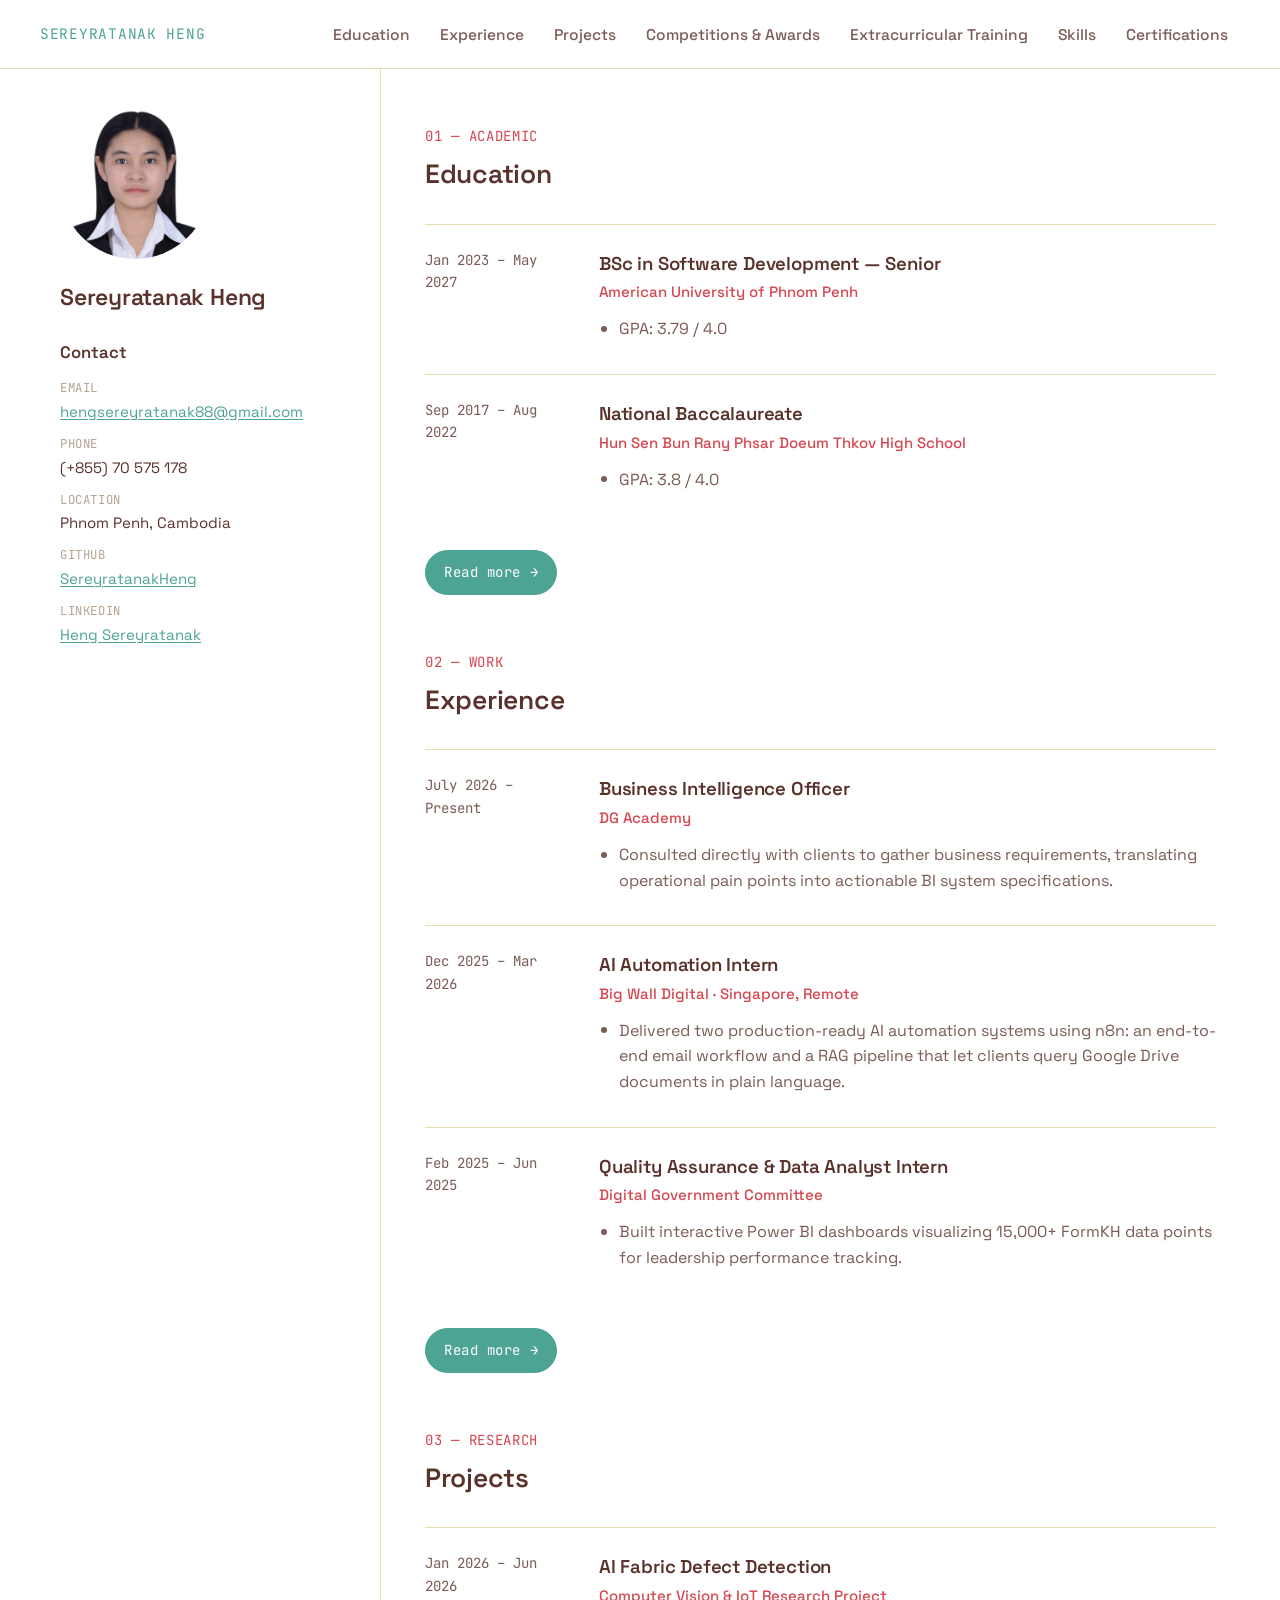
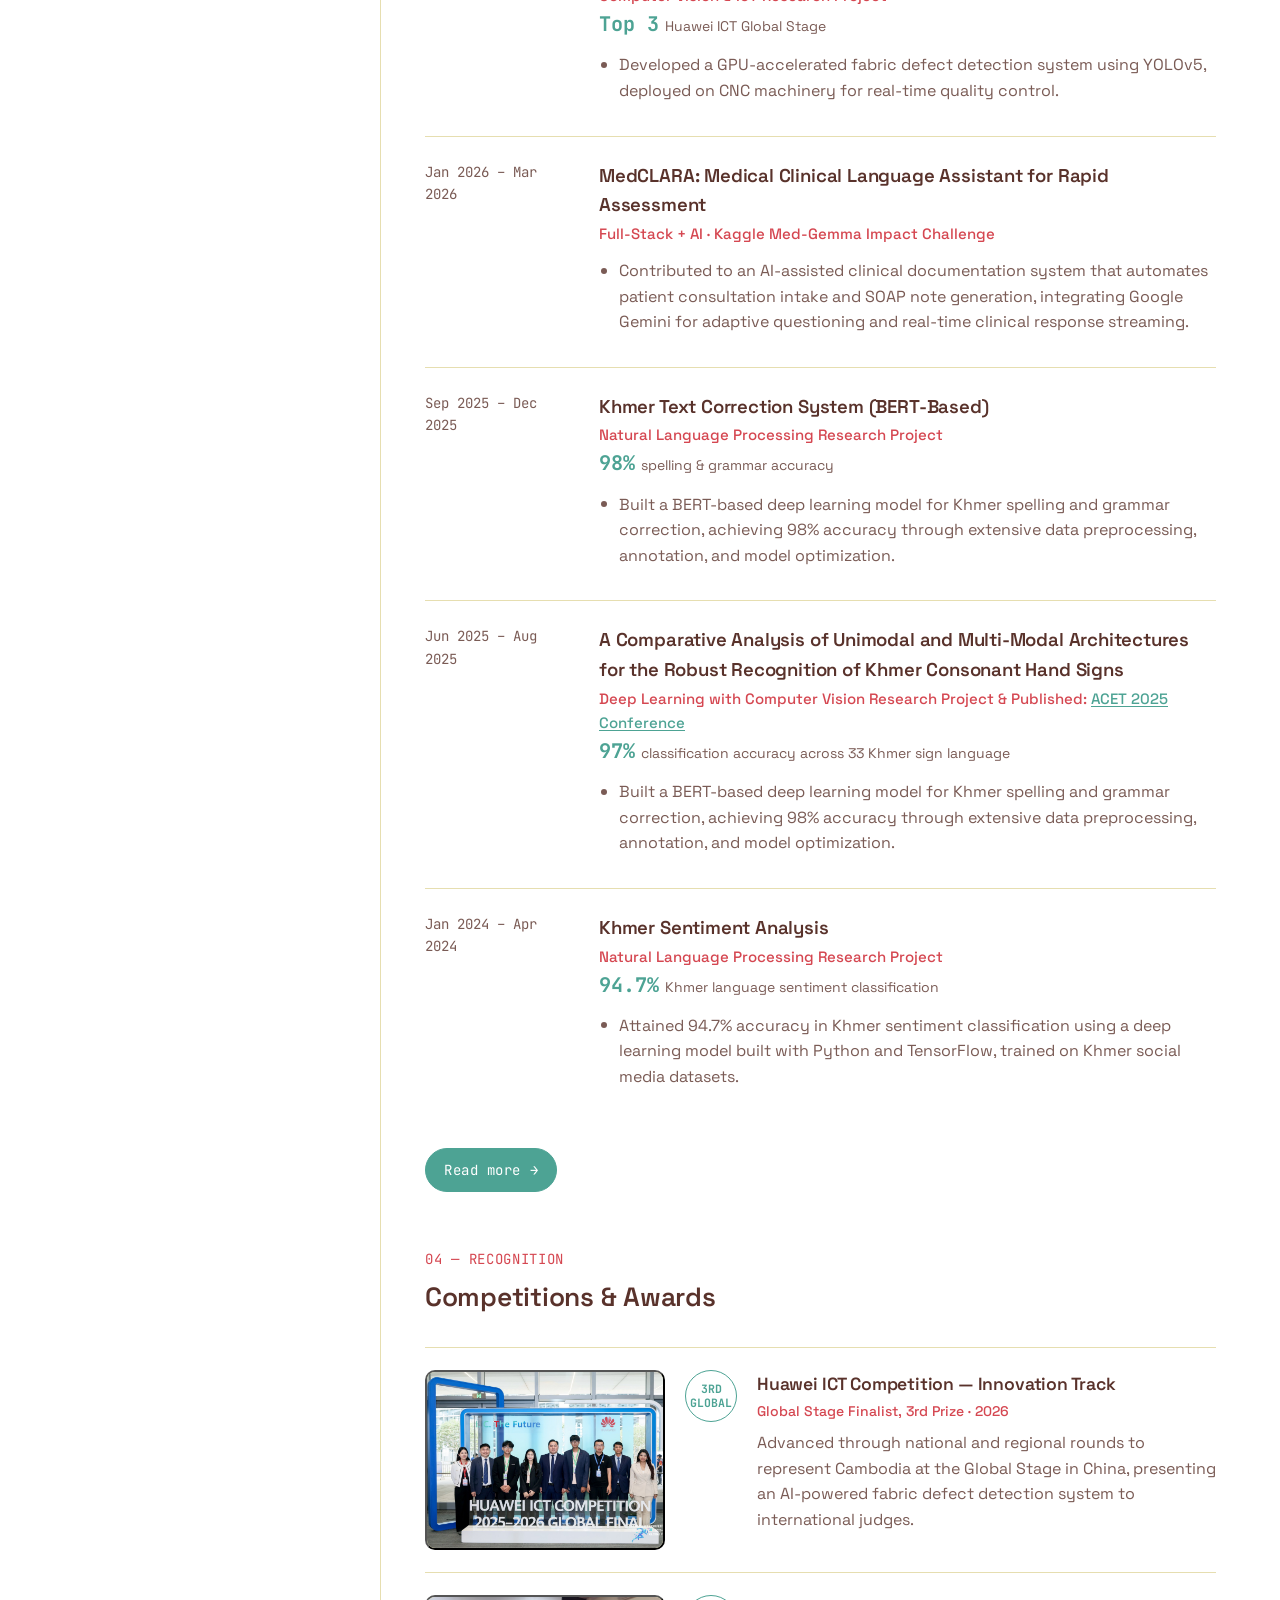
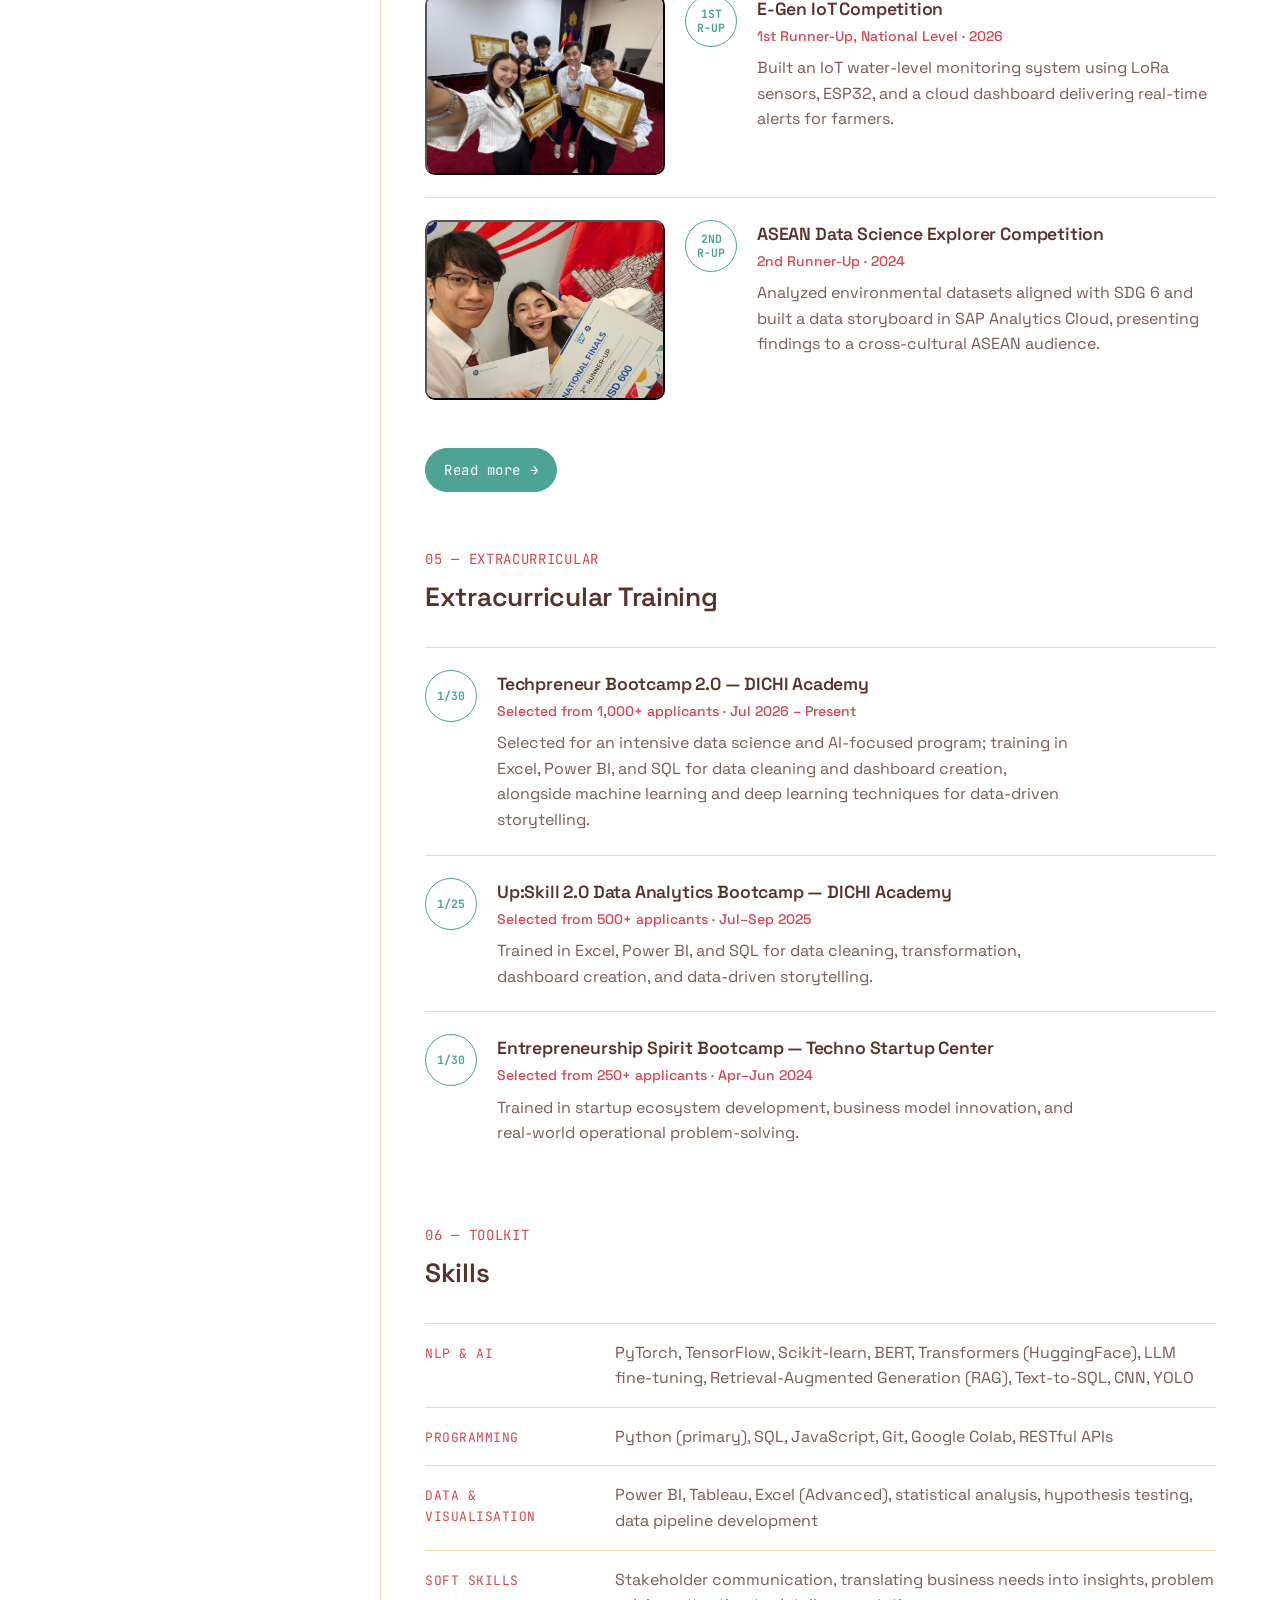
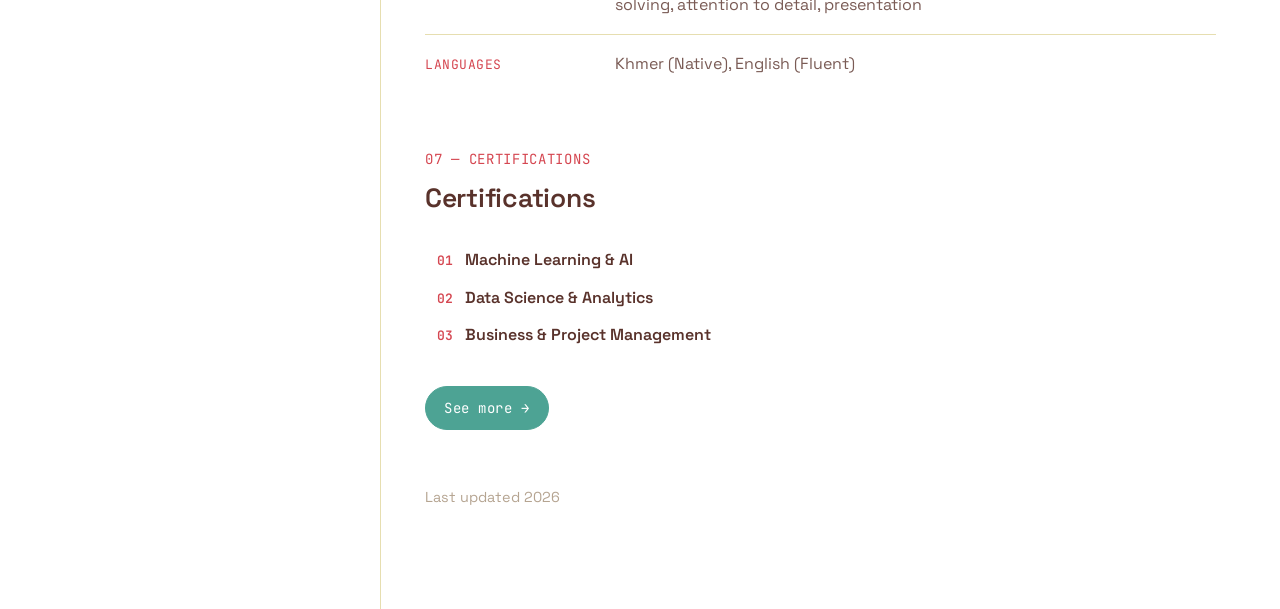
==== commit 9701ffe3: "Make the classic multi-page site the homepage Removes the old dark single-page index.html and its st" ====
--- a/index.html
+++ b/index.html
@@ -3,891 +3,785 @@
 <head>
 <meta charset="UTF-8">
 <meta name="viewport" content="width=device-width, initial-scale=1.0">
-<title>Sereyratanak Heng — AI Research &amp; Software</title>
-<meta name="description" content="Sereyratanak Heng — software developer and AI researcher in Phnom Penh. Khmer NLP, computer vision, and business intelligence.">
+<title>Sereyratanak Heng</title>
 <link rel="preconnect" href="https://fonts.googleapis.com">
 <link rel="preconnect" href="https://fonts.gstatic.com" crossorigin>
-<link href="https://fonts.googleapis.com/css2?family=Space+Grotesk:wght@300;400;500;600;700&display=swap" rel="stylesheet">
-<link rel="stylesheet" href="styles.css">
+<link href="https://fonts.googleapis.com/css2?family=Space+Grotesk:wght@300;400;500;600;700&family=JetBrains+Mono:wght@400;500;700&display=swap" rel="stylesheet">
+<style>
+  :root{
+    --bg: #ffffff;
+    --surface: #FFFCC7;
+    --line: #E6DEB0;
+    --text: #59322B;
+    --text-muted: #7A5B55;
+    --gold: #4DA394;
+    --teal: #D54751;
+    --highlight: #EF9A48;
+  }
+
+  *{ box-sizing: border-box; }
+
+  body{
+    margin: 0;
+    background: var(--bg);
+    color: var(--text);
+    font-family: 'Space Grotesk', sans-serif;
+    line-height: 1.6;
+    font-size: 17.5px;
+    -webkit-font-smoothing: antialiased;
+  }
+
+  a{ color: var(--teal); text-decoration: none; }
+  a:hover{ text-decoration: underline; }
+
+  h1, h2, h3{ font-family: 'Space Grotesk', sans-serif; font-weight: 600; letter-spacing: -0.01em; }
+
+  /* ---------- TOP HEADER ---------- */
+  header{
+    position: sticky;
+    top: 0;
+    z-index: 100;
+    background: #ffffff;
+    border-bottom: 1px solid var(--line);
+  }
+  .header-inner{
+    max-width: none;
+    padding: 20px 40px;
+    display: flex;
+    align-items: center;
+    justify-content: space-between;
+  }
+  .header-mark{
+    font-family: 'JetBrains Mono', monospace;
+    font-size: 14.5px;
+    color: var(--gold);
+    letter-spacing: 0.05em;
+  }
+  .header-nav{ display: flex; gap: 6px; list-style: none; margin: 0; padding: 0; flex-wrap: wrap; justify-content: flex-end; }
+  .header-nav a{
+    font-size: 15.5px;
+    color: var(--text-muted);
+    text-decoration: none;
+    padding: 8px 12px;
+    border-radius: 6px;
+    font-weight: 500;
+    transition: color .2s, background .2s;
+    white-space: nowrap;
+  }
+  .header-nav a:hover{ color: var(--text); background: var(--surface); }
+  .header-nav a.active{ color: var(--gold); background: rgba(77,163,148,0.10); }
+  .header-toggle{
+    display: none;
+    background: none;
+    border: 1px solid var(--line);
+    color: var(--text);
+    border-radius: 6px;
+    padding: 8px 12px;
+    font-size: 15.5px;
+  }
+  @media (max-width: 900px){
+    .header-nav{
+      position: fixed; top: 60px; left: 0; right: 0; bottom: 0;
+      background: #ffffff; flex-direction: column; padding: 24px;
+      transform: translateX(100%); transition: transform .25s ease;
+    }
+    .header-nav.open{ transform: translateX(0); }
+    .header-nav a{ font-size: 20px; padding: 14px 0; border-bottom: 1px solid var(--line); border-radius: 0; }
+    .header-toggle{ display: block; }
+  }
+
+  .layout{
+    display: flex;
+    max-width: none;
+    padding: 0 40px;
+    align-items: flex-start;
+  }
+
+  /* ---------- SIDEBAR ---------- */
+  .sidebar{
+    width: 300px;
+    flex-shrink: 0;
+    padding: 40px 8px 56px 20px;
+    position: sticky;
+    top: 61px;
+    align-self: flex-start;
+    max-height: calc(100vh - 61px);
+    overflow-y: auto;
+  }
+
+  .sidebar img{
+    width: 150px; height: 150px;
+    border-radius: 50%;
+    object-fit: cover;
+    display: block;
+    margin-bottom: 20px;
+  }
+
+  .sidebar .photo-placeholder{
+    width: 150px; height: 150px;
+    border-radius: 50%;
+    background: var(--surface);
+    border: 1px solid var(--line);
+    color: #B5A491;
+    display: flex; align-items: center; justify-content: center;
+    text-align: center; font-size: 0.86rem;
+    margin-bottom: 20px;
+  }
+
+  .sidebar h1{ font-size: 1.43rem; margin: 0 0 24px; }
+  .sidebar .role{ color: var(--text-muted); font-size: 0.97rem; margin-bottom: 24px; }
+
+  .sidebar .contact-heading{
+    font-family: 'Space Grotesk', sans-serif;
+    font-size: 1.04rem;
+    font-weight: 600;
+    color: var(--text);
+    margin-bottom: 12px;
+  }
+
+  .sidebar .contact-list{ list-style: none; padding: 0; margin: 0; font-size: 0.94rem; }
+  .sidebar .contact-list li{ margin-bottom: 10px; }
+  .sidebar .contact-list span{
+    display: block; font-family: 'JetBrains Mono', monospace;
+    color: #B5A491; font-size: 0.77rem; text-transform: uppercase;
+    letter-spacing: 0.05em; margin-bottom: 2px;
+  }
+  .sidebar .contact-list a{
+    color: var(--gold);
+    text-decoration: underline;
+    text-underline-offset: 2px;
+    overflow-wrap: break-word;
+  }
+  .sidebar .contact-list a:hover{
+    color: var(--teal);
+  }
+
+  /* ---------- DIVIDER ---------- */
+  .divider{
+    width: 1px;
+    align-self: stretch;
+    background: var(--line);
+    margin-left: 40px;
+    flex-shrink: 0;
+  }
+
+  /* ---------- MAIN ---------- */
+  main{
+    flex: 1; min-width: 0;
+    padding: 56px 24px 100px 44px;
+  }
+
+  main > p.intro{
+    margin: 0 0 40px; max-width: 640px;
+    color: var(--text-muted); font-size: 17.5px;
+  }
+
+  section{ margin-bottom: 56px; }
+
+  .section-head{ margin-bottom: 28px; }
+  .section-head .index{
+    font-family: 'JetBrains Mono', monospace; font-size: 14px;
+    color: var(--teal); letter-spacing: 0.05em;
+  }
+  .section-head h2{ font-size: 1.65rem; margin: 6px 0 0; }
+
+  /* keep long-form rows at a readable measure on very wide screens */
+  .exp-item, .proj-item, .award-item, .skill-row{ max-width: 1240px; }
+
+  /* ---------- EXPERIENCE ---------- */
+  .exp-item{
+    display: grid; grid-template-columns: 150px 1fr; gap: 24px;
+    padding: 24px 0; border-top: 1px solid var(--line);
+  }
+  .exp-item:first-of-type{ border-top: none; padding-top: 0; }
+  .exp-date{ font-family: 'JetBrains Mono', monospace; font-size: 14px; color: var(--text-muted); }
+  .exp-role h3{ font-size: 1.16rem; font-weight: 600; margin: 0; }
+  .exp-org{ color: var(--teal); font-size: 15px; margin-top: 2px; font-weight: 500; }
+  .exp-org a{
+    color: var(--gold);
+    text-decoration: underline;
+    text-underline-offset: 2px;
+  }
+  .exp-org a:hover{
+    color: var(--teal);
+  }
+  .exp-list{ margin: 12px 0 0; padding: 0; list-style: none; }
+  .exp-list li{
+    position: relative; padding-left: 20px; margin-bottom: 8px;
+    color: var(--text-muted); font-size: 16px;
+  }
+  .exp-list li::before{
+    content: ''; position: absolute; left: 2px; top: 0.6em;
+    width: 6px; height: 6px; border-radius: 50%;
+    background: var(--text-muted);
+  }
+
+  @media (max-width: 700px){
+    .exp-item{ grid-template-columns: 1fr; gap: 8px; }
+  }
+
+  /* ---------- PROJECTS ---------- */
+  .proj-item{
+    display: grid; grid-template-columns: 150px 1fr; gap: 24px;
+    padding: 24px 0; border-top: 1px solid var(--line);
+  }
+  .proj-item:first-of-type{ border-top: none; padding-top: 0; }
+  .proj-item .metric{
+    font-family: 'JetBrains Mono', monospace; font-size: 1.26rem;
+    color: var(--gold); font-weight: 700;
+  }
+  .proj-item .metric-label{ font-size: 14px; color: var(--text-muted); margin-left: 6px; }
+
+  @media (max-width: 700px){
+    .proj-item{ grid-template-columns: 1fr; gap: 8px; }
+  }
+
+  /* ---------- AWARDS ---------- */
+  .award-item{
+    display: flex; gap: 20px; padding: 22px 0;
+    border-top: 1px solid var(--line); align-items: flex-start;
+  }
+  .award-item:first-of-type{ border-top: none; padding-top: 0; }
+  .award-badge{
+    flex-shrink: 0; width: 52px; height: 52px; border-radius: 50%;
+    border: 1px solid var(--gold); display: flex; align-items: center; justify-content: center;
+    font-family: 'JetBrains Mono', monospace; font-size: 11.5px; color: var(--gold);
+    text-align: center; font-weight: 700; line-height: 1.2;
+  }
+  .award-content h3{ font-size: 1.1rem; margin: 0; }
+  .award-content .meta{ font-size: 14px; color: var(--teal); margin-top: 2px; font-weight: 500; }
+  .award-content p{ margin: 8px 0 0; color: var(--text-muted); font-size: 16px; max-width: 580px; }
+
+  .award-thumb{
+    position: relative;
+    flex-shrink: 0; width: 240px; aspect-ratio: 4 / 3; border-radius: 10px;
+    background: var(--surface);
+    overflow: hidden; padding: 0; cursor: zoom-in;
+    transition: box-shadow .25s, transform .25s;
+  }
+  .award-thumb img{
+    width: 100%; height: 100%; object-fit: cover; display: block;
+    transition: transform .5s cubic-bezier(.2,.7,.3,1);
+  }
+  .award-thumb:hover, .award-thumb:focus-visible{
+    box-shadow: 0 12px 26px rgba(89,50,43,0.14);
+    transform: translateY(-3px);
+  }
+  .award-thumb:hover img, .award-thumb:focus-visible img{ transform: scale(1.06); }
+  .award-thumb:focus{ outline: none; }
+  .award-thumb:focus-visible{ outline: 2px solid var(--gold); outline-offset: 2px; }
+  @media (max-width: 640px){
+    .award-item{ flex-wrap: wrap; }
+    .award-thumb{ width: 160px; }
+  }
+
+  .details-link{
+    display: inline-flex; align-items: center; gap: 8px;
+    margin-top: 26px; padding: 10px 18px;
+    border: 1px solid var(--gold); border-radius: 999px;
+    background: var(--gold);
+    font-family: 'JetBrains Mono', monospace; font-size: 14px;
+    color: #fff; letter-spacing: 0.04em; text-decoration: none;
+    transition: background .2s, border-color .2s, color .2s;
+  }
+  .details-link:hover{
+    background: var(--text); border-color: var(--text);
+    color: #fff;
+    text-decoration: none;
+  }
+
+  /* ---------- LIGHTBOX ---------- */
+  .lightbox{
+    position: fixed; inset: 0; z-index: 200;
+    background: rgba(20,23,28,0.90);
+    display: none; align-items: center; justify-content: center;
+    padding: 56px 76px;
+  }
+  .lightbox.open{ display: flex; }
+  .lightbox-inner{ max-width: 1080px; width: 100%; }
+  .lightbox-inner img{
+    width: 100%; max-height: calc(100vh - 190px);
+    object-fit: contain; display: block;
+    background: #fff; border-radius: 4px;
+  }
+  .lightbox-caption{ text-align: center; margin-top: 16px; }
+  .lightbox-caption .lb-title{
+    font-family: 'Space Grotesk', sans-serif; font-size: 1.16rem;
+    color: #fff; display: block;
+  }
+  .lightbox-caption .lb-meta{
+    font-size: 14px; color: #C3C8D0; display: block; margin-top: 4px;
+  }
+  .lightbox button{
+    position: absolute; background: none; cursor: pointer;
+    border: 1px solid rgba(255,255,255,0.35); color: #fff;
+    border-radius: 6px; line-height: 1;
+  }
+  .lightbox button:hover{ border-color: #fff; background: rgba(255,255,255,0.08); }
+  .lightbox-close{ top: 18px; right: 22px; width: 38px; height: 38px; font-size: 21px; }
+  .lightbox-prev, .lightbox-next{ top: 50%; transform: translateY(-50%); width: 40px; height: 54px; font-size: 22px; }
+  .lightbox-prev{ left: 20px; }
+  .lightbox-next{ right: 20px; }
+  .lightbox-count{
+    position: absolute; top: 24px; left: 24px;
+    font-family: 'JetBrains Mono', monospace; font-size: 12.5px;
+    color: #C3C8D0; letter-spacing: 0.05em;
+  }
+  body.lb-open{ overflow: hidden; }
+
+  @media (max-width: 620px){
+    .lightbox{ padding: 64px 14px 90px; }
+    .lightbox-prev, .lightbox-next{ top: auto; bottom: 22px; transform: none; width: 46px; height: 40px; }
+    .lightbox-prev{ left: 50%; margin-left: -52px; }
+    .lightbox-next{ right: 50%; margin-right: -52px; }
+    .lightbox-inner img{ max-height: calc(100vh - 260px); }
+  }
+
+  /* ---------- SKILLS ---------- */
+  .skill-row{
+    display: grid; grid-template-columns: 170px 1fr; gap: 20px;
+    padding: 16px 0; border-top: 1px solid var(--line);
+    font-size: 16px; align-items: baseline;
+  }
+  .skill-row:first-of-type{ border-top: none; padding-top: 0; }
+  .skill-label{
+    font-family: 'JetBrains Mono', monospace; font-size: 13px;
+    color: var(--teal); text-transform: uppercase; letter-spacing: 0.04em;
+  }
+  .skill-value{ color: var(--text-muted); }
+  @media (max-width: 700px){
+    .skill-row{ grid-template-columns: 1fr; gap: 4px; }
+  }
+
+  /* ---------- CERTIFICATIONS (overview) ---------- */
+  .cert-mini-item{
+    display: flex; align-items: baseline; gap: 12px;
+    margin-bottom: 12px;
+  }
+  .cert-mini-index{
+    font-family: 'JetBrains Mono', monospace;
+    font-size: 13px; font-weight: 600; color: var(--teal);
+    flex-shrink: 0; width: 28px; text-align: right;
+  }
+  .cert-mini-name{ font-weight: 600; color: var(--text); font-size: 16px; }
+
+  footer{ color: #B5A491; font-size: 0.9rem; margin-top: 10px; }
+
+  @media (max-width: 760px){
+    .header-inner{ padding: 16px 20px; }
+    .layout{ flex-direction: column; padding: 0; }
+    .divider{ display: none; }
+    .sidebar{
+      width: 100%; position: static;
+      padding: 32px 20px 24px; border-bottom: 1px solid var(--line);
+    }
+    main{ padding: 32px 20px 60px; }
+  }
+</style>
 </head>
 <body>
 
-<!-- ===================== PRELOADER ===================== -->
-<div id="loader">
-  <div class="lname"><span>Sereyratanak Heng</span></div>
-  <div class="lcount" id="lcount">0</div>
-  <div class="lbar" id="lbar"></div>
-</div>
-
-<!-- ===================== CURSOR / PROGRESS ===================== -->
-<div class="cur" id="cur"></div>
-<div class="cur-dot" id="curDot"></div>
-<div id="prog"></div>
-
-<!-- ===================== NAV ===================== -->
-<div class="navbar" id="navbar">
-  <nav class="pill">
-    <a href="#top" class="brand" data-cursor aria-label="Sereyratanak Heng — back to top">
-      <span class="full">Sereyratanak Heng</span>
-      <span class="ini" aria-hidden="true">S H</span>
-    </a>
-
-    <ul class="nav-links">
-      <li><a href="#work" data-nav>Work</a></li>
-      <li><a href="#experience" data-nav>Experience</a></li>
-      <li><a href="#recognition" data-nav>Recognition</a></li>
-      <li><a href="#skills" data-nav>Skills</a></li>
+<header>
+  <div class="header-inner">
+    <div class="header-mark">SEREYRATANAK HENG</div>
+    <button class="header-toggle" id="headerToggle" aria-label="Toggle navigation">☰</button>
+    <ul class="header-nav" id="headerNav">
+      <li><a href="education.html">Education</a></li>
+      <li><a href="experience.html">Experience</a></li>
+      <li><a href="projects.html">Projects</a></li>
+      <li><a href="awards.html">Competitions &amp; Awards</a></li>
+      <li><a href="training.html">Extracurricular Training</a></li>
+      <li><a href="skills.html">Skills</a></li>
+      <li><a href="certifications.html">Certifications</a></li>
     </ul>
-
-    <a href="#contact" class="cta magnetic" data-cursor>
-      Contact
-      <svg width="14" height="14" viewBox="0 0 14 14" fill="none" aria-hidden="true">
-        <path d="M2.5 7h9M8 3.5 11.5 7 8 10.5" stroke="currentColor" stroke-width="1.4" stroke-linecap="round" stroke-linejoin="round"/>
-      </svg>
-    </a>
-
-    <button class="burger" id="burger" aria-label="Open menu" aria-expanded="false"><i></i></button>
-  </nav>
-</div>
-
-<!-- ===================== MOBILE SHEET ===================== -->
-<div class="sheet" id="sheet">
-  <ol>
-    <li><a href="#work"><span class="n">01</span>Work</a></li>
-    <li><a href="#experience"><span class="n">02</span>Experience</a></li>
-    <li><a href="#education"><span class="n">03</span>Education</a></li>
-    <li><a href="#recognition"><span class="n">04</span>Recognition</a></li>
-    <li><a href="#skills"><span class="n">05</span>Skills</a></li>
-    <li><a href="#contact"><span class="n">06</span>Contact</a></li>
-  </ol>
-  <div class="sheet-foot">
-    <a href="mailto:hengsereyratanak88@gmail.com">Email</a>
-    <a href="https://github.com/SereyratanakHeng" target="_blank" rel="noopener">GitHub</a>
-    <a href="https://linkedin.com/in/heng-sereyratanak" target="_blank" rel="noopener">LinkedIn</a>
-  </div>
-</div>
-
-<main id="top">
-
-<!-- ===================== HERO ===================== -->
-<header class="hero">
-  <div class="hero-glow" id="glow"></div>
-  <div class="wrap">
-    <p class="eyebrow rv"><span class="v">AI &amp; DATA RESEARCHER</span> · <span class="l">SOFTWARE DEVELOPER</span> · PHNOM PENH</p>
-
-    <h1 class="display">
-      <span class="mask" data-d="0"><span>I build AI that works</span></span>
-      <span class="mask" data-d="90"><span>for Khmer — <em>not just</em></span></span>
-      <span class="mask" data-d="180"><span>for English.</span></span>
-    </h1>
-
-    <div class="hero-sub">
-      <p class="lead rv" style="--d:340ms">
-        Low-resource NLP, computer vision, and business intelligence — research that
-        gets published, and systems that make it to production.
-      </p>
-      <a href="#work" class="scroll-cue rv" style="--d:440ms" data-cursor>
-        <span class="track"></span> Selected work
-      </a>
-    </div>
   </div>
 </header>
 
-<!-- ===================== MARQUEE ===================== -->
-<div class="marq" aria-hidden="true">
-  <ul>
-    <li><b>Top 3</b> Huawei ICT Global Stage</li>
-    <li><b>3.79 / 4.0</b> GPA</li>
-    <li><b>100%</b> Government Scholarship</li>
-    <li><b>Published</b> ACET 2025</li>
-    <li><b>5</b> Research Projects</li>
-    <li><b>98%</b> Khmer Correction Accuracy</li>
-    <li><b>15,000+</b> Data Points Visualised</li>
-  </ul>
-  <ul>
-    <li><b>Top 3</b> Huawei ICT Global Stage</li>
-    <li><b>3.79 / 4.0</b> GPA</li>
-    <li><b>100%</b> Government Scholarship</li>
-    <li><b>Published</b> ACET 2025</li>
-    <li><b>5</b> Research Projects</li>
-    <li><b>98%</b> Khmer Correction Accuracy</li>
-    <li><b>15,000+</b> Data Points Visualised</li>
-  </ul>
+<div class="layout">
+
+  <aside class="sidebar">
+    <!-- Replace src below with your photo, e.g. "photo.jpg" placed in the same folder -->
+    <img src="photo.jpg" alt="Sereyratanak Heng" onerror="this.style.display='none'; this.nextElementSibling.style.display='flex';">
+    <div class="photo-placeholder" style="display:none;">Add photo.jpg<br>to this folder</div>
+
+    <h1>Sereyratanak Heng</h1>
+
+    <div class="contact-heading">Contact</div>
+    <ul class="contact-list">
+      <li><span>Email</span><a href="mailto:hengsereyratanak88@gmail.com">hengsereyratanak88<wbr>@gmail.com</a></li>
+      <li><span>Phone</span>(+855) 70 575 178</li>
+      <li><span>Location</span>Phnom Penh, Cambodia</li>
+      <li><span>GitHub</span><a href="https://github.com/SereyratanakHeng" target="_blank" rel="noopener">SereyratanakHeng</a></li>
+      <li><span>LinkedIn</span><a href="https://linkedin.com/in/heng-sereyratanak" target="_blank" rel="noopener">Heng Sereyratanak</a></li>
+    </ul>
+  </aside>
+
+  <div class="divider"></div>
+
+  <main>
+
+    <section id="education">
+      <div class="section-head">
+        <div class="index">01 — ACADEMIC</div>
+        <h2>Education</h2>
+      </div>
+
+      <div class="exp-item">
+        <div class="exp-date">Jan 2023 – May 2027</div>
+        <div class="exp-role">
+          <h3>BSc in Software Development — Senior</h3>
+          <div class="exp-org">American University of Phnom Penh</div>
+          <ul class="exp-list">
+            <li>GPA: 3.79 / 4.0</li>
+          </ul>
+        </div>
+      </div>
+
+      <div class="exp-item">
+        <div class="exp-date">Sep 2017 – Aug 2022</div>
+        <div class="exp-role">
+          <h3>National Baccalaureate</h3>
+          <div class="exp-org">Hun Sen Bun Rany Phsar Doeum Thkov High School</div>
+          <ul class="exp-list">
+            <li>GPA: 3.8 / 4.0</li>
+          </ul>
+        </div>
+      </div>
+
+      <a class="details-link" href="education.html">Read more &#8594;</a>
+    </section>
+
+    <section id="experience">
+      <div class="section-head">
+        <div class="index">02 — WORK</div>
+        <h2>Experience</h2>
+      </div>
+
+      <div class="exp-item">
+        <div class="exp-date">July 2026 – Present</div>
+        <div class="exp-role">
+          <h3>Business Intelligence Officer</h3>
+          <div class="exp-org">DG Academy</div>
+          <ul class="exp-list">
+            <li>Consulted directly with clients to gather business requirements, translating operational pain points into actionable BI system specifications.</li>
+          </ul>
+        </div>
+      </div>
+
+      <div class="exp-item">
+        <div class="exp-date">Dec 2025 – Mar 2026</div>
+        <div class="exp-role">
+          <h3>AI Automation Intern</h3>
+          <div class="exp-org">Big Wall Digital · Singapore, Remote</div>
+          <ul class="exp-list">
+            <li>Delivered two production-ready AI automation systems using n8n: an end-to-end email workflow and a RAG pipeline that let clients query Google Drive documents in plain language.</li>
+          </ul>
+        </div>
+      </div>
+
+      <div class="exp-item">
+        <div class="exp-date">Feb 2025 – Jun 2025</div>
+        <div class="exp-role">
+          <h3>Quality Assurance &amp; Data Analyst Intern</h3>
+          <div class="exp-org">Digital Government Committee</div>
+          <ul class="exp-list">
+            <li>Built interactive Power BI dashboards visualizing 15,000+ FormKH data points for leadership performance tracking.</li>
+          </ul>
+        </div>
+      </div>
+
+      <a class="details-link" href="experience.html">Read more &#8594;</a>
+    </section>
+
+    <section id="projects">
+      <div class="section-head">
+        <div class="index">03 — RESEARCH</div>
+        <h2>Projects</h2>
+      </div>
+
+      <div class="proj-item">
+        <div class="exp-date">Jan 2026 – Jun 2026</div>
+        <div class="exp-role">
+          <h3>AI Fabric Defect Detection</h3>
+          <div class="exp-org">Computer Vision &amp; IoT Research Project</div>
+          <div><span class="metric">Top 3</span><span class="metric-label">Huawei ICT Global Stage</span></div>
+          <ul class="exp-list">
+            <li>Developed a GPU-accelerated fabric defect detection system using YOLOv5, deployed on CNC machinery for real-time quality control.</li>
+          </ul>
+        </div>
+      </div>
+
+      <div class="proj-item">
+        <div class="exp-date">Jan 2026 – Mar 2026</div>
+        <div class="exp-role">
+          <h3>MedCLARA: Medical Clinical Language Assistant for Rapid Assessment</h3>
+          <div class="exp-org">Full-Stack + AI · Kaggle Med-Gemma Impact Challenge</div>
+          <ul class="exp-list">
+            <li>Contributed to an AI-assisted clinical documentation system that automates patient consultation intake and SOAP note generation, integrating Google Gemini for adaptive questioning and real-time clinical response streaming.</li>
+          </ul>
+        </div>
+      </div>
+
+      <div class="proj-item">
+        <div class="exp-date">Sep 2025 – Dec 2025</div>
+        <div class="exp-role">
+          <h3>Khmer Text Correction System (BERT-Based)</h3>
+          <div class="exp-org">Natural Language Processing Research Project</div>
+          <div><span class="metric">98%</span><span class="metric-label">spelling &amp; grammar accuracy</span></div>
+          <ul class="exp-list">
+            <li>Built a BERT-based deep learning model for Khmer spelling and grammar correction, achieving 98% accuracy through extensive data preprocessing, annotation, and model optimization.</li>
+          </ul>
+        </div>
+      </div>
+
+      <div class="proj-item">
+        <div class="exp-date">Jun 2025 – Aug 2025</div>
+        <div class="exp-role">
+          <h3>A Comparative Analysis of Unimodal and Multi-Modal Architectures for the Robust Recognition of Khmer Consonant Hand Signs</h3>
+          <div class="exp-org">Deep Learning with Computer Vision Research Project &amp; Published: <a href="https://cadt.edu.kh/asean-conference-on-emerging-technologies-2025" target="_blank" rel="noopener">ACET 2025 Conference</a></div>
+          <div><span class="metric">97%</span><span class="metric-label">classification accuracy across 33 Khmer sign language</span></div>
+          <ul class="exp-list">
+            <li>Built a BERT-based deep learning model for Khmer spelling and grammar correction, achieving 98% accuracy through extensive data preprocessing, annotation, and model optimization.</li>
+          </ul>
+        </div>
+      </div>
+
+      <div class="proj-item">
+        <div class="exp-date">Jan 2024 – Apr 2024</div>
+        <div class="exp-role">
+          <h3>Khmer Sentiment Analysis</h3>
+          <div class="exp-org">Natural Language Processing Research Project</div>
+          <div><span class="metric">94.7%</span><span class="metric-label">Khmer language sentiment classification</span></div>
+          <ul class="exp-list">
+            <li>Attained 94.7% accuracy in Khmer sentiment classification using a deep learning model built with Python and TensorFlow, trained on Khmer social media datasets.</li>
+          </ul>
+        </div>
+      </div>
+
+      <a class="details-link" href="projects.html">Read more &#8594;</a>
+    </section>
+
+    <section id="awards">
+      <div class="section-head">
+        <div class="index">04 — RECOGNITION</div>
+        <h2>Competitions &amp; Awards</h2>
+      </div>
+
+      <div class="award-item">
+        <button class="award-thumb" type="button"
+          data-full="asset/awards/huawei-global-1.jpg"
+          data-title="Huawei ICT Competition — Innovation Track"
+          data-meta="Global Stage Finalist, 3rd Prize · 2026">
+          <img src="asset/awards/huawei-global-1.jpg" loading="lazy"
+               alt="Huawei ICT Competition Global Stage award"
+               onerror="this.closest('.award-thumb').remove()">
+        </button>
+        <div class="award-badge">3RD<br>GLOBAL</div>
+        <div class="award-content">
+          <h3>Huawei ICT Competition — Innovation Track</h3>
+          <div class="meta">Global Stage Finalist, 3rd Prize · 2026</div>
+          <p>Advanced through national and regional rounds to represent Cambodia at the Global Stage in China, presenting an AI-powered fabric defect detection system to international judges.</p>
+        </div>
+      </div>
+
+      <div class="award-item">
+        <button class="award-thumb" type="button"
+          data-full="asset/awards/egen-1.jpg"
+          data-title="E-Gen IoT Competition"
+          data-meta="1st Runner-Up, National Level · 2026">
+          <img src="asset/awards/egen-1.jpg" loading="lazy"
+               alt="E-Gen IoT Competition 1st runner-up award"
+               onerror="this.closest('.award-thumb').remove()">
+        </button>
+        <div class="award-badge">1ST<br>R-UP</div>
+        <div class="award-content">
+          <h3>E-Gen IoT Competition</h3>
+          <div class="meta">1st Runner-Up, National Level · 2026</div>
+          <p>Built an IoT water-level monitoring system using LoRa sensors, ESP32, and a cloud dashboard delivering real-time alerts for farmers.</p>
+        </div>
+      </div>
+
+      <div class="award-item">
+        <button class="award-thumb" type="button"
+          data-full="asset/awards/dse-1.jpg"
+          data-title="ASEAN Data Science Explorer Competition"
+          data-meta="2nd Runner-Up · 2024">
+          <img src="asset/awards/dse-1.jpg" loading="lazy"
+               alt="ASEAN Data Science Explorer 2nd runner-up award"
+               onerror="this.closest('.award-thumb').remove()">
+        </button>
+        <div class="award-badge">2ND<br>R-UP</div>
+        <div class="award-content">
+          <h3>ASEAN Data Science Explorer Competition</h3>
+          <div class="meta">2nd Runner-Up · 2024</div>
+          <p>Analyzed environmental datasets aligned with SDG 6 and built a data storyboard in SAP Analytics Cloud, presenting findings to a cross-cultural ASEAN audience.</p>
+        </div>
+      </div>
+
+      <a class="details-link" href="awards.html">Read more &#8594;</a>
+    </section>
+
+    <section id="training">
+      <div class="section-head">
+        <div class="index">05 — EXTRACURRICULAR</div>
+        <h2>Extracurricular Training</h2>
+      </div>
+
+      <div class="award-item">
+        <div class="award-badge">1/30</div>
+        <div class="award-content">
+          <h3>Techpreneur Bootcamp 2.0 — DICHI Academy</h3>
+          <div class="meta">Selected from 1,000+ applicants · Jul 2026 – Present</div>
+          <p>Selected for an intensive data science and AI-focused program; training in Excel, Power BI, and SQL for data cleaning and dashboard creation, alongside machine learning and deep learning techniques for data-driven storytelling.</p>
+        </div>
+      </div>
+
+      <div class="award-item">
+        <div class="award-badge">1/25</div>
+        <div class="award-content">
+          <h3>Up:Skill 2.0 Data Analytics Bootcamp — DICHI Academy</h3>
+          <div class="meta">Selected from 500+ applicants · Jul–Sep 2025</div>
+          <p>Trained in Excel, Power BI, and SQL for data cleaning, transformation, dashboard creation, and data-driven storytelling.</p>
+        </div>
+      </div>
+
+      <div class="award-item">
+        <div class="award-badge">1/30</div>
+        <div class="award-content">
+          <h3>Entrepreneurship Spirit Bootcamp — Techno Startup Center</h3>
+          <div class="meta">Selected from 250+ applicants · Apr–Jun 2024</div>
+          <p>Trained in startup ecosystem development, business model innovation, and real-world operational problem-solving.</p>
+        </div>
+      </div>
+
+    </section>
+
+    <section id="skills">
+      <div class="section-head">
+        <div class="index">06 — TOOLKIT</div>
+        <h2>Skills</h2>
+      </div>
+
+      <div class="skill-row">
+        <div class="skill-label">NLP &amp; AI</div>
+        <div class="skill-value">PyTorch, TensorFlow, Scikit-learn, BERT, Transformers (HuggingFace), LLM fine-tuning, Retrieval-Augmented Generation (RAG), Text-to-SQL, CNN, YOLO</div>
+      </div>
+      <div class="skill-row">
+        <div class="skill-label">Programming</div>
+        <div class="skill-value">Python (primary), SQL, JavaScript, Git, Google Colab, RESTful APIs</div>
+      </div>
+      <div class="skill-row">
+        <div class="skill-label">Data &amp; Visualisation</div>
+        <div class="skill-value">Power BI, Tableau, Excel (Advanced), statistical analysis, hypothesis testing, data pipeline development</div>
+      </div>
+      <div class="skill-row">
+        <div class="skill-label">Soft Skills</div>
+        <div class="skill-value">Stakeholder communication, translating business needs into insights, problem solving, attention to detail, presentation</div>
+      </div>
+      <div class="skill-row">
+        <div class="skill-label">Languages</div>
+        <div class="skill-value">Khmer (Native), English (Fluent)</div>
+      </div>
+    </section>
+
+    <section id="certifications">
+      <div class="section-head">
+        <div class="index">07 — CERTIFICATIONS</div>
+        <h2>Certifications</h2>
+      </div>
+
+      <div class="cert-mini-item">
+        <span class="cert-mini-index">01</span>
+        <span class="cert-mini-name">Machine Learning &amp; AI</span>
+      </div>
+      <div class="cert-mini-item">
+        <span class="cert-mini-index">02</span>
+        <span class="cert-mini-name">Data Science &amp; Analytics</span>
+      </div>
+      <div class="cert-mini-item">
+        <span class="cert-mini-index">03</span>
+        <span class="cert-mini-name">Business &amp; Project Management</span>
+      </div>
+
+      <a class="details-link" href="certifications.html">See more &#8594;</a>
+    </section>
+
+    <footer>Last updated 2026</footer>
+  </main>
+
 </div>
 
-<!-- ===================== WORK ===================== -->
-<section class="sec" id="work">
-  <div class="wrap">
-    <div class="sec-head">
-      <div class="stick">
-        <p class="eyebrow rv">Selected work</p>
-      </div>
-      <h2 class="h2 rv" style="--d:80ms">
-        Five projects, one thread — making machine learning
-        useful for languages and industries that usually get skipped.
-      </h2>
-    </div>
-
-    <div class="work-list">
-
-      <article class="work rv" data-cursor>
-        <div class="work-visual spot">
-          <div class="grid-lines"></div>
-          <div class="work-idx">01</div>
-          <div class="work-arrow">
-            <svg width="15" height="15" viewBox="0 0 14 14" fill="none" aria-hidden="true">
-              <path d="M3.5 10.5 10.5 3.5M4.7 3.5h5.8v5.8" stroke="currentColor" stroke-width="1.4" stroke-linecap="round" stroke-linejoin="round"/>
-            </svg>
-          </div>
-          <div class="work-metric">
-            <div class="big" data-count="3" data-prefix="Top ">Top 3</div>
-            <div class="cap">Huawei ICT Global Stage</div>
-          </div>
-        </div>
-        <div class="work-meta">
-          <div class="work-tags"><span>Computer Vision</span><span>IoT</span><span>YOLOv5</span><span>Jan – Jun 2026</span></div>
-          <h3 class="h3">AI Fabric Defect Detection</h3>
-          <div class="work-body">
-            <p>A GPU-accelerated defect detection system built on YOLOv5 and deployed on live CNC machinery for real-time quality control on the factory floor.</p>
-            <p>Presented the architecture and business case at the Huawei ICT Global Stage in China, placing 3rd worldwide in the Innovation Track.</p>
-          </div>
-        </div>
-      </article>
-
-      <article class="work rv" data-cursor>
-        <div class="work-visual spot">
-          <div class="grid-lines"></div>
-          <div class="work-idx">02</div>
-          <div class="work-arrow">
-            <svg width="15" height="15" viewBox="0 0 14 14" fill="none" aria-hidden="true">
-              <path d="M3.5 10.5 10.5 3.5M4.7 3.5h5.8v5.8" stroke="currentColor" stroke-width="1.4" stroke-linecap="round" stroke-linejoin="round"/>
-            </svg>
-          </div>
-          <div class="work-metric">
-            <div class="big" data-count="98" data-suffix="%">98%</div>
-            <div class="cap">Spelling &amp; grammar accuracy</div>
-          </div>
-        </div>
-        <div class="work-meta">
-          <div class="work-tags"><span>NLP</span><span>BERT</span><span>Low-resource</span><span>Sep – Dec 2025</span></div>
-          <h3 class="h3">Khmer Text Correction System</h3>
-          <div class="work-body">
-            <p>A BERT-based model for Khmer spelling and grammar correction, reaching 98% accuracy through heavy data preprocessing, annotation, and model optimisation.</p>
-            <p>Documented the architecture, methodology and findings in a research paper so future Khmer NLP work can build on it rather than restart.</p>
-          </div>
-        </div>
-      </article>
-
-      <article class="work rv" data-cursor>
-        <div class="work-visual spot">
-          <div class="grid-lines"></div>
-          <div class="work-idx">03</div>
-          <div class="work-arrow">
-            <svg width="15" height="15" viewBox="0 0 14 14" fill="none" aria-hidden="true">
-              <path d="M3.5 10.5 10.5 3.5M4.7 3.5h5.8v5.8" stroke="currentColor" stroke-width="1.4" stroke-linecap="round" stroke-linejoin="round"/>
-            </svg>
-          </div>
-          <div class="work-metric">
-            <div class="big" data-count="97" data-suffix="%">97%</div>
-            <div class="cap">Across 33 Khmer hand signs</div>
-          </div>
-        </div>
-        <div class="work-meta">
-          <div class="work-tags"><span>Deep Learning</span><span>Multi-modal</span><span>Published</span><span>Jun – Aug 2025</span></div>
-          <h3 class="h3">Unimodal vs. Multi-modal Recognition of Khmer Consonant Hand Signs</h3>
-          <div class="work-body">
-            <p>A comparative study of unimodal and multi-modal architectures for robust recognition of the 33 Khmer consonant hand signs, reaching 97% classification accuracy.</p>
-            <p>Published at the <a href="https://cadt.edu.kh/asean-conference-on-emerging-technologies-2025" target="_blank" rel="noopener" style="color:var(--sky)">ASEAN Conference on Emerging Technologies (ACET) 2025</a>.</p>
-          </div>
-        </div>
-      </article>
-
-      <article class="work rv" data-cursor>
-        <div class="work-visual spot">
-          <div class="grid-lines"></div>
-          <div class="work-idx">04</div>
-          <div class="work-arrow">
-            <svg width="15" height="15" viewBox="0 0 14 14" fill="none" aria-hidden="true">
-              <path d="M3.5 10.5 10.5 3.5M4.7 3.5h5.8v5.8" stroke="currentColor" stroke-width="1.4" stroke-linecap="round" stroke-linejoin="round"/>
-            </svg>
-          </div>
-          <div class="work-metric">
-            <div class="big">3 services</div>
-            <div class="cap">React · Django · NestJS</div>
-          </div>
-        </div>
-        <div class="work-meta">
-          <div class="work-tags"><span>Full-stack</span><span>Gemini</span><span>Healthcare AI</span><span>Jan – Mar 2026</span></div>
-          <h3 class="h3">MedCLARA — Clinical Language Assistant for Rapid Assessment</h3>
-          <div class="work-body">
-            <p>An AI-assisted clinical documentation system that automates patient intake and SOAP note generation, using Google Gemini for adaptive questioning and streaming clinical responses.</p>
-            <p>Built as a three-service architecture with confidence scoring, a clinician review workflow, and a full audit trail — validated by a test suite passing 100% across backend, frontend and microservice layers.</p>
-          </div>
-        </div>
-      </article>
-
-      <article class="work rv" data-cursor>
-        <div class="work-visual spot">
-          <div class="grid-lines"></div>
-          <div class="work-idx">05</div>
-          <div class="work-arrow">
-            <svg width="15" height="15" viewBox="0 0 14 14" fill="none" aria-hidden="true">
-              <path d="M3.5 10.5 10.5 3.5M4.7 3.5h5.8v5.8" stroke="currentColor" stroke-width="1.4" stroke-linecap="round" stroke-linejoin="round"/>
-            </svg>
-          </div>
-          <div class="work-metric">
-            <div class="big" data-count="94.7" data-suffix="%">94.7%</div>
-            <div class="cap">Sentiment classification</div>
-          </div>
-        </div>
-        <div class="work-meta">
-          <div class="work-tags"><span>NLP</span><span>TensorFlow</span><span>Published</span><span>Jan – Apr 2024</span></div>
-          <h3 class="h3">Khmer Sentiment Analysis</h3>
-          <div class="work-body">
-            <p>A deep learning sentiment classifier for Khmer trained on social media datasets, reaching 94.7% accuracy with Python and TensorFlow.</p>
-            <p>Published as a paper documenting model architecture and implementation, contributing to the small but growing body of low-resource Khmer NLP research.</p>
-          </div>
-        </div>
-      </article>
-
-    </div>
-  </div>
-</section>
-
-<hr class="rule">
-
-<!-- ===================== EXPERIENCE ===================== -->
-<section class="sec" id="experience">
-  <div class="wrap">
-    <div class="sec-head">
-      <div class="stick"><p class="eyebrow rv">Experience</p></div>
-      <h2 class="h2 rv" style="--d:80ms">
-        Four years of turning messy requirements into dashboards,
-        pipelines and automations people actually use.
-      </h2>
-    </div>
-
-    <div class="rows">
-
-      <div class="row rv">
-        <div class="row-n">01</div>
-        <div class="row-when">Jul 2026 — Present</div>
-        <div>
-          <h3 class="h3">Business Intelligence Officer</h3>
-          <div class="row-org"><b>DG Academy</b></div>
-          <ul class="bullets">
-            <li>Consulted directly with clients to gather requirements, translating operational pain points into actionable BI specifications.</li>
-            <li>Built end-to-end dashboards and reporting systems with Power BI, Tableau, SQL and Excel alongside Python and JavaScript, giving stakeholders real-time visibility into key metrics.</li>
-            <li>Streamlined workflows by connecting and cleaning data across sources, replacing manual reporting with automated dashboards.</li>
-          </ul>
-        </div>
-      </div>
-
-      <div class="row rv">
-        <div class="row-n">02</div>
-        <div class="row-when">Dec 2025 — Mar 2026</div>
-        <div>
-          <h3 class="h3">AI Automation Intern</h3>
-          <div class="row-org"><b>Big Wall Digital</b> · Singapore, Remote</div>
-          <ul class="bullets">
-            <li>Delivered two production-ready AI automation systems in n8n: an end-to-end email workflow and a RAG pipeline letting clients query Google Drive documents in plain language.</li>
-            <li>Worked directly with clients to understand pain points, making sure each automation solved a real operational problem rather than a technical one.</li>
-            <li>Documented every workflow, RAG configuration and process diagram so the client could maintain and hand off the systems after the project ended.</li>
-          </ul>
-        </div>
-      </div>
-
-      <div class="row rv">
-        <div class="row-n">03</div>
-        <div class="row-when">Feb 2025 — Jun 2025</div>
-        <div>
-          <h3 class="h3">Quality Assurance &amp; Data Analyst Intern</h3>
-          <div class="row-org"><b>Digital Government Committee</b></div>
-          <ul class="bullets">
-            <li>Built interactive Power BI dashboards visualising 15,000+ FormKH data points for leadership performance tracking.</li>
-            <li>Ran end-to-end QA testing and process analysis on the "Likhet" government platform, catching bottlenecks before release.</li>
-            <li>Maintained structured test documentation and collaborated with developers via Git ahead of each deployment.</li>
-          </ul>
-        </div>
-      </div>
-
-      <div class="row rv">
-        <div class="row-n">04</div>
-        <div class="row-when">Apr 2023 — Feb 2025</div>
-        <div>
-          <h3 class="h3">Club Officer</h3>
-          <div class="row-org"><b>AUPP Students Press Council</b></div>
-          <ul class="bullets">
-            <li>Led a team of 10 to plan and publish articles reaching 1,000+ readers, managing timelines and cross-team coordination.</li>
-            <li>Mentored new members on writing standards and editorial process, keeping content accurate and consistent.</li>
-          </ul>
-        </div>
-      </div>
-
-    </div>
-  </div>
-</section>
-
-<hr class="rule">
-
-<!-- ===================== EDUCATION ===================== -->
-<section class="sec" id="education">
-  <div class="wrap">
-    <div class="sec-head">
-      <div class="stick"><p class="eyebrow rv">Education</p></div>
-      <h2 class="h2 rv" style="--d:80ms">
-        A fully funded seat, kept with a 3.79.
-      </h2>
-    </div>
-
-    <div class="stats rv" style="margin-bottom:clamp(40px,6vw,64px)">
-      <div class="stat"><div class="num" data-count="3.79">3.79</div><div class="lab">GPA out of 4.0 — BSc Software Development</div></div>
-      <div class="stat"><div class="num" data-count="100" data-suffix="%">100%</div><div class="lab">Government scholarship, full four-year program</div></div>
-      <div class="stat"><div class="num" data-count="5">5</div><div class="lab">Research projects, two of them published</div></div>
-      <div class="stat"><div class="num" data-count="3">3</div><div class="lab">National &amp; international competition podiums</div></div>
-    </div>
-
-    <div class="rows">
-      <div class="row rv">
-        <div class="row-n">01</div>
-        <div class="row-when">Jan 2023 — May 2027</div>
-        <div>
-          <h3 class="h3">BSc in Software Development</h3>
-          <div class="row-org"><b>American University of Phnom Penh</b> · Senior year</div>
-          <ul class="bullets">
-            <li>GPA 3.79 / 4.0.</li>
-            <li>100% government scholarship covering the full four-year program.</li>
-          </ul>
-        </div>
-      </div>
-      <div class="row rv">
-        <div class="row-n">02</div>
-        <div class="row-when">Sep 2017 — Aug 2022</div>
-        <div>
-          <h3 class="h3">National Baccalaureate</h3>
-          <div class="row-org"><b>Hun Sen Bun Rany Phsar Doeum Thkov High School</b></div>
-          <ul class="bullets">
-            <li>GPA 3.8 / 4.0, Grade B on the National Baccalaureate Diploma.</li>
-          </ul>
-        </div>
-      </div>
-    </div>
-  </div>
-</section>
-
-<hr class="rule">
-
-<!-- ===================== RECOGNITION ===================== -->
-<section class="sec" id="recognition">
-  <div class="wrap">
-    <div class="sec-head">
-      <div class="stick"><p class="eyebrow rv">Recognition</p></div>
-      <h2 class="h2 rv" style="--d:80ms">
-        Competitions, awards, and the programs that were worth the application.
-      </h2>
-    </div>
-
-    <div class="cards" style="margin-bottom:clamp(16px,2vw,20px)">
-      <div class="card rv spot">
-                <button class="card-media" type="button"
-          data-full="asset/awards/huawei-ict-competition.jpg"
-          data-title="Huawei ICT Competition — Innovation Track"
-          data-meta="3rd place, Global Stage · 2026">
-          <img src="asset/awards/huawei-ict-competition-thumb.jpg" loading="lazy" alt="Huawei ICT Competition Global Stage award"
-               onerror="this.closest('.card-media').remove()">
-        </button>
-        <span class="badge v">3rd · Global</span>
-        <h3>Huawei ICT Competition — Innovation Track</h3>
-        <div class="when">Global Stage Finalist · 2026</div>
-        <p>Advanced through national and regional rounds to represent Cambodia at the Global Stage in China, presenting an AI-powered fabric defect detection system to international judges.</p>
-      </div>
-      <div class="card rv spot" style="--d:80ms">
-                <button class="card-media" type="button"
-          data-full="asset/awards/e-gen-iot-competition.jpg"
-          data-title="E-Gen IoT Competition"
-          data-meta="1st Runner-Up, national level · 2026">
-          <img src="asset/awards/e-gen-iot-competition-thumb.jpg" loading="lazy" alt="E-Gen IoT Competition 1st runner-up award"
-               onerror="this.closest('.card-media').remove()">
-        </button>
-        <span class="badge l">1st Runner-Up</span>
-        <h3>E-Gen IoT Competition</h3>
-        <div class="when">National level · 2026</div>
-        <p>Built an IoT water-level monitoring system using LoRa sensors, ESP32 and a cloud dashboard delivering real-time alerts for farmers.</p>
-      </div>
-      <div class="card rv spot" style="--d:160ms">
-                <button class="card-media" type="button"
-          data-full="asset/awards/asean-data-science-explorer.jpg"
-          data-title="ASEAN Data Science Explorer"
-          data-meta="2nd Runner-Up, regional · 2024">
-          <img src="asset/awards/asean-data-science-explorer-thumb.jpg" loading="lazy" alt="ASEAN Data Science Explorer 2nd runner-up award"
-               onerror="this.closest('.card-media').remove()">
-        </button>
-        <span class="badge s">2nd Runner-Up</span>
-        <h3>ASEAN Data Science Explorer</h3>
-        <div class="when">Regional · 2024</div>
-        <p>Analysed environmental datasets aligned with SDG 6 and built a data storyboard in SAP Analytics Cloud, presenting findings to a cross-cultural ASEAN audience.</p>
-      </div>
-    </div>
-
-    <p class="eyebrow rv" style="margin:clamp(46px,6vw,70px) 0 22px">Extracurricular training</p>
-
-    <div class="cards">
-      <div class="card rv spot">
-        <span class="badge v">1 of 30</span>
-        <h3>Techpreneur Bootcamp 2.0 — DICHI Academy</h3>
-        <div class="when">Selected from 1,000+ applicants · Jul 2026 — Present</div>
-        <p>Intensive data science and AI program: Excel, Power BI and SQL for data cleaning and dashboards, alongside machine learning and deep learning for data-driven storytelling.</p>
-      </div>
-      <div class="card rv spot" style="--d:80ms">
-        <span class="badge l">1 of 25</span>
-        <h3>Up:Skill 2.0 Data Analytics Bootcamp — DICHI Academy</h3>
-        <div class="when">Selected from 500+ applicants · Jul — Sep 2025</div>
-        <p>Trained in Excel, Power BI and SQL for data cleaning, transformation, dashboard creation and data-driven storytelling.</p>
-      </div>
-      <div class="card rv spot" style="--d:160ms">
-        <span class="badge s">1 of 30</span>
-        <h3>Entrepreneurship Spirit Bootcamp — Techno Startup Center</h3>
-        <div class="when">Selected from 250+ applicants · Apr — Jun 2024</div>
-        <p>Trained in startup ecosystem development, business model innovation and real-world operational problem-solving.</p>
-      </div>
-    </div>
-  </div>
-</section>
-
-<hr class="rule">
-
-<!-- ===================== SKILLS ===================== -->
-<section class="sec" id="skills">
-  <div class="wrap">
-    <div class="sec-head">
-      <div class="stick"><p class="eyebrow rv">Toolkit</p></div>
-      <h2 class="h2 rv" style="--d:80ms">
-        What I reach for, roughly in order of how often.
-      </h2>
-    </div>
-
-    <div class="skill-rows">
-      <div class="skill rv">
-        <div class="k">NLP &amp; AI</div>
-        <div class="chips">
-          <span class="chip">PyTorch</span><span class="chip">TensorFlow</span><span class="chip">Scikit-learn</span>
-          <span class="chip">BERT</span><span class="chip">HuggingFace Transformers</span><span class="chip">LLM fine-tuning</span>
-          <span class="chip">RAG</span><span class="chip">Text-to-SQL</span><span class="chip">CNN</span><span class="chip">YOLO</span>
-        </div>
-      </div>
-      <div class="skill rv">
-        <div class="k">Data &amp; BI</div>
-        <div class="chips">
-          <span class="chip">Power BI</span><span class="chip">Tableau</span><span class="chip">SQL</span>
-          <span class="chip">Excel</span><span class="chip">Pandas</span><span class="chip">NumPy</span>
-          <span class="chip">SAP Analytics Cloud</span><span class="chip">Data storytelling</span>
-        </div>
-      </div>
-      <div class="skill rv">
-        <div class="k">Engineering</div>
-        <div class="chips">
-          <span class="chip">Python</span><span class="chip">JavaScript</span><span class="chip">React / Next.js</span>
-          <span class="chip">Django</span><span class="chip">NestJS</span><span class="chip">Git</span>
-          <span class="chip">n8n</span><span class="chip">REST APIs</span>
-        </div>
-      </div>
-      <div class="skill rv">
-        <div class="k">Hardware &amp; IoT</div>
-        <div class="chips">
-          <span class="chip">ESP32</span><span class="chip">LoRa</span><span class="chip">Sensor networks</span>
-          <span class="chip">CNC integration</span><span class="chip">Edge deployment</span>
-        </div>
-      </div>
-      <div class="skill rv">
-        <div class="k">Ways of working</div>
-        <div class="chips">
-          <span class="chip">Requirements gathering</span><span class="chip">QA &amp; test documentation</span>
-          <span class="chip">Technical writing</span><span class="chip">Research papers</span>
-          <span class="chip">Client communication</span><span class="chip">Team leadership</span>
-        </div>
-      </div>
-    </div>
-
-    <p class="eyebrow rv" style="margin:clamp(46px,6vw,70px) 0 8px">Certifications</p>
-    <div class="certs">
-      <div class="cert rv"><span class="t">AI for Medicine Specialization</span><span class="m">DeepLearning.AI · 2026</span></div>
-      <div class="cert rv"><span class="t">Business Analyst Fundamentals</span><span class="m">Microsoft · 2026</span></div>
-      <div class="cert rv"><span class="t">Machine Learning</span><span class="m">DeepLearning.AI · 2026</span></div>
-      <div class="cert rv"><span class="t">Data Analyst</span><span class="m">IBM · 2025</span></div>
-      <div class="cert rv"><span class="t">Introduction to Data Science</span><span class="m">IBM · 2025</span></div>
-    </div>
-  </div>
-</section>
-
-<hr class="rule">
-
-<!-- ===================== CONTACT ===================== -->
-<footer class="contact" id="contact">
-  <div class="wrap">
-    <p class="eyebrow rv">Get in touch</p>
-    <div class="contact-top">
-      <img class="portrait rv" style="--d:40ms" src="photo.jpg" alt="Sereyratanak Heng"
-           onerror="this.remove()">
-      <h2 class="h2 rv" style="--d:60ms; max-width:20ch">
-        Open to research collaborations, graduate study, and hard data problems.
-      </h2>
-    </div>
-    <a class="mailto rv magnetic" style="--d:140ms" href="mailto:hengsereyratanak88@gmail.com" data-cursor>hengsereyratanak88@gmail.com</a>
-
-    <div class="contact-grid">
-      <div class="cgroup rv">
-        <div class="k">Elsewhere</div>
-        <a href="https://github.com/SereyratanakHeng" target="_blank" rel="noopener" data-cursor>GitHub ↗</a>
-        <a href="https://linkedin.com/in/heng-sereyratanak" target="_blank" rel="noopener" data-cursor>LinkedIn ↗</a>
-      </div>
-      <div class="cgroup rv" style="--d:70ms">
-        <div class="k">Direct</div>
-        <a href="tel:+85570575178" data-cursor>(+855) 70 575 178</a>
-        <div class="val">Phnom Penh, Cambodia</div>
-      </div>
-      <div class="cgroup rv" style="--d:140ms">
-        <div class="k">Currently</div>
-        <div class="val">BI Officer at DG Academy</div>
-        <div class="val">Senior year, AUPP</div>
-      </div>
-      <div class="cgroup rv" style="--d:210ms">
-        <div class="k">Focus</div>
-        <div class="val">Khmer NLP · Computer vision</div>
-        <div class="val">Applied AI · Business intelligence</div>
-      </div>
-    </div>
-
-    <div class="colophon">
-      <span>© <span id="yr">2026</span> Sereyratanak Heng</span>
-      <a href="#top" class="to-top" data-cursor>Back to top ↑</a>
-    </div>
-  </div>
-</footer>
-
-</main>
-<!-- ===================== LIGHTBOX ===================== -->
-<div class="lb" id="lb" role="dialog" aria-modal="true" aria-label="Award image viewer">
-  <span class="lb-count" id="lbCount"></span>
-  <button class="lb-close" id="lbClose" type="button" aria-label="Close">&#10005;</button>
-  <button class="lb-prev"  id="lbPrev"  type="button" aria-label="Previous">&#8249;</button>
-  <button class="lb-next"  id="lbNext"  type="button" aria-label="Next">&#8250;</button>
-  <div class="lb-inner">
-    <img id="lbImg" src="" alt="">
-    <div class="lb-cap">
-      <span class="lb-t" id="lbTitle"></span>
-      <span class="lb-m" id="lbMeta"></span>
+<div class="lightbox" id="lightbox" role="dialog" aria-modal="true" aria-label="Award image viewer">
+  <div class="lightbox-count" id="lbCount"></div>
+  <button class="lightbox-close" id="lbClose" type="button" aria-label="Close">&#10005;</button>
+  <button class="lightbox-prev" id="lbPrev" type="button" aria-label="Previous award">&#8249;</button>
+  <button class="lightbox-next" id="lbNext" type="button" aria-label="Next award">&#8250;</button>
+  <div class="lightbox-inner">
+    <img id="lbImage" src="" alt="">
+    <div class="lightbox-caption">
+      <span class="lb-title" id="lbTitle"></span>
+      <span class="lb-meta" id="lbMeta"></span>
     </div>
   </div>
 </div>
 
 <script>
-(function(){
-  "use strict";
-
-  var reduced = window.matchMedia('(prefers-reduced-motion: reduce)').matches;
-  var fine    = window.matchMedia('(hover: hover) and (pointer: fine)').matches;
-  var $  = function(s,c){ return (c||document).querySelector(s); };
-  var $$ = function(s,c){ return Array.prototype.slice.call((c||document).querySelectorAll(s)); };
-
-  document.getElementById('yr').textContent = new Date().getFullYear();
-
-  /* ---------------------------------------------------------
-     PRELOADER — counts to 100, then hands off to the reveals
-     --------------------------------------------------------- */
-  function startPage(){
-    document.body.dataset.ready = '1';
-    // kick the hero in
-    $$('.hero .rv, .hero .mask').forEach(function(el,i){
-      setTimeout(function(){ el.classList.add('in'); }, 60 * i);
+  // mobile nav toggle
+  const toggle = document.getElementById('headerToggle');
+  const navList = document.getElementById('headerNav');
+  toggle.addEventListener('click', () => navList.classList.toggle('open'));
+  navList.querySelectorAll('a').forEach(a => a.addEventListener('click', () => navList.classList.remove('open')));
+
+  // award image lightbox
+  const awardThumbs = Array.from(document.querySelectorAll('.award-thumb'));
+  const lb = document.getElementById('lightbox');
+  const lbImage = document.getElementById('lbImage');
+  const lbTitle = document.getElementById('lbTitle');
+  const lbMeta = document.getElementById('lbMeta');
+  const lbCount = document.getElementById('lbCount');
+  let lbIndex = 0;
+  let lastFocused = null;
+
+  function renderAward(i){
+    lbIndex = (i + awardThumbs.length) % awardThumbs.length;
+    const t = awardThumbs[lbIndex].dataset;
+    lbImage.src = t.full;
+    lbImage.alt = t.title + ' award photo';
+    lbTitle.textContent = t.title;
+    lbMeta.textContent = t.meta || '';
+    lbCount.textContent = String(lbIndex + 1).padStart(2, '0') + ' / ' + String(awardThumbs.length).padStart(2, '0');
+  }
+
+  function openAward(i){
+    lastFocused = document.activeElement;
+    renderAward(i);
+    lb.classList.add('open');
+    document.body.classList.add('lb-open');
+    document.getElementById('lbClose').focus();
+  }
+
+  function closeAward(){
+    lb.classList.remove('open');
+    document.body.classList.remove('lb-open');
+    lbImage.src = '';
+    if(lastFocused) lastFocused.focus();
+  }
+
+  if(awardThumbs.length){
+    awardThumbs.forEach((thumb, i) => thumb.addEventListener('click', () => openAward(i)));
+    document.getElementById('lbClose').addEventListener('click', closeAward);
+    document.getElementById('lbPrev').addEventListener('click', () => renderAward(lbIndex - 1));
+    document.getElementById('lbNext').addEventListener('click', () => renderAward(lbIndex + 1));
+    lb.addEventListener('click', e => { if(e.target === lb) closeAward(); });
+
+    document.addEventListener('keydown', e => {
+      if(!lb.classList.contains('open')) return;
+      if(e.key === 'Escape') closeAward();
+      if(e.key === 'ArrowLeft') renderAward(lbIndex - 1);
+      if(e.key === 'ArrowRight') renderAward(lbIndex + 1);
     });
   }
-
-  var loader = $('#loader');
-  if(reduced || !loader){
-    if(loader) loader.remove();
-    startPage();
-  } else {
-    var count = $('#lcount'), bar = $('#lbar'), n = 0;
-    var tick = setInterval(function(){
-      n += Math.random() * 9 + 3;
-      if(n >= 100){ n = 100; clearInterval(tick); finish(); }
-      count.textContent = Math.floor(n);
-      bar.style.width = n + '%';
-    }, 55);
-
-    function finish(){
-      setTimeout(function(){
-        loader.classList.add('done');
-        startPage();
-        setTimeout(function(){ loader.remove(); }, 700);
-      }, 260);
-    }
-    // hard cap so the page can never get stuck behind the loader
-    setTimeout(function(){
-      if(document.getElementById('loader')){ clearInterval(tick); finish(); }
-    }, 2600);
-  }
-
-  /* ---------------------------------------------------------
-     CUSTOM CURSOR — dot snaps, ring lags behind
-     --------------------------------------------------------- */
-  if(fine && !reduced){
-    var ring = $('#cur'), dot = $('#curDot');
-    var tx = window.innerWidth / 2, ty = window.innerHeight / 2;
-    var rx = tx, ry = ty;
-
-    document.addEventListener('mousemove', function(e){
-      tx = e.clientX; ty = e.clientY;
-      dot.style.transform = 'translate3d(' + tx + 'px,' + ty + 'px,0)';
-    }, { passive:true });
-
-    (function loop(){
-      rx += (tx - rx) * 0.16;
-      ry += (ty - ry) * 0.16;
-      ring.style.transform = 'translate3d(' + rx + 'px,' + ry + 'px,0)';
-      requestAnimationFrame(loop);
-    })();
-
-    document.addEventListener('mouseover', function(e){
-      var t = e.target.closest('a, button, [data-cursor], .work, .card, .chip');
-      ring.classList.toggle('grow', !!t);
-    });
-    document.addEventListener('mouseleave', function(){ ring.classList.add('hide'); });
-    document.addEventListener('mouseenter', function(){ ring.classList.remove('hide'); });
-  }
-
-  /* ---------------------------------------------------------
-     SCROLL PROGRESS + NAV CONDENSE
-     --------------------------------------------------------- */
-  var prog = $('#prog'), navbar = $('#navbar');
-  var ticking = false;
-
-  function onScroll(){
-    var st = window.scrollY;
-    var h  = document.documentElement.scrollHeight - window.innerHeight;
-    prog.style.transform = 'scaleX(' + (h > 0 ? st / h : 0) + ')';
-    navbar.classList.toggle('stuck', st > 60);
-    ticking = false;
-  }
-  window.addEventListener('scroll', function(){
-    if(!ticking){ requestAnimationFrame(onScroll); ticking = true; }
-  }, { passive:true });
-  onScroll();
-
-  /* ---------------------------------------------------------
-     REVEAL ON SCROLL — fade + rise + de-blur
-     --------------------------------------------------------- */
-  var revealables = $$('.rv, .mask').filter(function(el){ return !el.closest('.hero'); });
-
-  revealables.forEach(function(el){
-    if(el.dataset.d) el.style.setProperty('--d', el.dataset.d + 'ms');
-  });
-
-  if('IntersectionObserver' in window && !reduced){
-    var io = new IntersectionObserver(function(entries){
-      entries.forEach(function(en){
-        if(!en.isIntersecting) return;
-        en.target.classList.add('in');
-        io.unobserve(en.target);
-      });
-    }, { rootMargin: '0px 0px -12% 0px', threshold: 0.08 });
-    revealables.forEach(function(el){ io.observe(el); });
-  } else {
-    revealables.forEach(function(el){ el.classList.add('in'); });
-  }
-
-  /* ---------------------------------------------------------
-     COUNT-UP NUMBERS
-     --------------------------------------------------------- */
-  function countUp(el){
-    var target  = parseFloat(el.dataset.count);
-    var decimals = (el.dataset.count.split('.')[1] || '').length;
-    var prefix  = el.dataset.prefix || '';
-    var suffix  = el.dataset.suffix || '';
-    var dur = 1400, t0 = null;
-
-    function frame(t){
-      if(t0 === null) t0 = t;
-      var p = Math.min((t - t0) / dur, 1);
-      var eased = 1 - Math.pow(1 - p, 4);          // easeOutQuart
-      el.textContent = prefix + (target * eased).toFixed(decimals) + suffix;
-      if(p < 1) requestAnimationFrame(frame);
-    }
-    requestAnimationFrame(frame);
-  }
-
-  var counters = $$('[data-count]');
-  if('IntersectionObserver' in window && !reduced){
-    var cio = new IntersectionObserver(function(entries){
-      entries.forEach(function(en){
-        if(!en.isIntersecting) return;
-        countUp(en.target);
-        cio.unobserve(en.target);
-      });
-    }, { threshold: 0.5 });
-    counters.forEach(function(el){ cio.observe(el); });
-  }
-
-  /* ---------------------------------------------------------
-     SPOTLIGHT — cards track the pointer
-     --------------------------------------------------------- */
-  if(fine && !reduced){
-    $$('.spot').forEach(function(el){
-      el.addEventListener('mousemove', function(e){
-        var r = el.getBoundingClientRect();
-        el.style.setProperty('--mx', ((e.clientX - r.left) / r.width  * 100) + '%');
-        el.style.setProperty('--my', ((e.clientY - r.top)  / r.height * 100) + '%');
-      }, { passive:true });
-    });
-  }
-
-  /* ---------------------------------------------------------
-     MAGNETIC BUTTONS
-     --------------------------------------------------------- */
-  if(fine && !reduced){
-    $$('.magnetic').forEach(function(el){
-      var strength = 0.28;
-      el.addEventListener('mousemove', function(e){
-        var r = el.getBoundingClientRect();
-        var dx = e.clientX - (r.left + r.width  / 2);
-        var dy = e.clientY - (r.top  + r.height / 2);
-        el.style.transform = 'translate(' + dx * strength + 'px,' + dy * strength + 'px)';
-      });
-      el.addEventListener('mouseleave', function(){ el.style.transform = ''; });
-    });
-  }
-
-  /* ---------------------------------------------------------
-     HERO GLOW follows the pointer
-     --------------------------------------------------------- */
-  var glow = $('#glow'), hero = $('.hero');
-  if(glow && hero && fine && !reduced){
-    hero.addEventListener('mousemove', function(e){
-      var r = hero.getBoundingClientRect();
-      glow.style.setProperty('--gx', ((e.clientX - r.left) / r.width  * 100) + '%');
-      glow.style.setProperty('--gy', ((e.clientY - r.top)  / r.height * 100) + '%');
-    }, { passive:true });
-  }
-
-  /* ---------------------------------------------------------
-     ACTIVE NAV LINK
-     --------------------------------------------------------- */
-  var navAnchors = $$('a[data-nav]');
-  var sections   = navAnchors
-    .map(function(a){ return document.querySelector(a.getAttribute('href')); })
-    .filter(Boolean);
-
-  if('IntersectionObserver' in window && sections.length){
-    var nio = new IntersectionObserver(function(entries){
-      entries.forEach(function(en){
-        if(!en.isIntersecting) return;
-        navAnchors.forEach(function(a){
-          a.classList.toggle('on', a.getAttribute('href') === '#' + en.target.id);
-        });
-      });
-    }, { rootMargin: '-45% 0px -50% 0px', threshold: 0 });
-    sections.forEach(function(s){ nio.observe(s); });
-  }
-
-  /* ---------------------------------------------------------
-     MOBILE SHEET
-     --------------------------------------------------------- */
-  var burger = $('#burger'), sheet = $('#sheet');
-  function closeMenu(){
-    document.body.classList.remove('menu-open');
-    burger.setAttribute('aria-expanded', 'false');
-    burger.setAttribute('aria-label', 'Open menu');
-  }
-  burger.addEventListener('click', function(){
-    var open = document.body.classList.toggle('menu-open');
-    burger.setAttribute('aria-expanded', String(open));
-    burger.setAttribute('aria-label', open ? 'Close menu' : 'Open menu');
-  });
-  $$('#sheet a').forEach(function(a){ a.addEventListener('click', closeMenu); });
-  document.addEventListener('keydown', function(e){
-    if(e.key === 'Escape' && document.body.classList.contains('menu-open')) closeMenu();
-  });
-
-  /* ---------------------------------------------------------
-     LIGHTBOX — award images
-     --------------------------------------------------------- */
-  var lb = $('#lb');
-  if(lb){
-    var lbImg   = $('#lbImg'),   lbTitle = $('#lbTitle');
-    var lbMeta  = $('#lbMeta'),  lbCount = $('#lbCount');
-    var shots = [], idx = 0, lastFocus = null;
-
-    function collect(){
-      // rebuilt on open: cards whose image failed to load remove themselves
-      shots = $$('.card-media');
-    }
-
-    function show(i){
-      if(!shots.length) return;
-      idx = (i + shots.length) % shots.length;
-      var b = shots[idx];
-      var img = b.querySelector('img');
-      lbImg.src = b.dataset.full || (img && img.src) || '';
-      lbImg.alt = (img && img.alt) || '';
-      lbTitle.textContent = b.dataset.title || '';
-      lbMeta.textContent  = b.dataset.meta  || '';
-      lbCount.textContent = (idx + 1) + ' / ' + shots.length;
-      $('#lbPrev').hidden = $('#lbNext').hidden = shots.length < 2;
-    }
-
-    function openLb(b){
-      collect();
-      var i = shots.indexOf(b);
-      if(i < 0) return;
-      lastFocus = document.activeElement;
-      show(i);
-      lb.classList.add('open');
-      document.body.classList.add('lb-open');
-      $('#lbClose').focus();
-    }
-
-    function closeLb(){
-      lb.classList.remove('open');
-      document.body.classList.remove('lb-open');
-      lbImg.src = '';
-      if(lastFocus) lastFocus.focus();
-    }
-
-    document.addEventListener('click', function(e){
-      var b = e.target.closest('.card-media');
-      if(b){ e.preventDefault(); openLb(b); }
-    });
-
-    $('#lbClose').addEventListener('click', closeLb);
-    $('#lbPrev').addEventListener('click', function(){ show(idx - 1); });
-    $('#lbNext').addEventListener('click', function(){ show(idx + 1); });
-    lb.addEventListener('click', function(e){ if(e.target === lb) closeLb(); });
-
-    document.addEventListener('keydown', function(e){
-      if(!lb.classList.contains('open')) return;
-      if(e.key === 'Escape')     closeLb();
-      if(e.key === 'ArrowLeft')  show(idx - 1);
-      if(e.key === 'ArrowRight') show(idx + 1);
-    });
-  }
-
-  /* ---------------------------------------------------------
-     ANCHOR SCROLL WITH NAV OFFSET
-     --------------------------------------------------------- */
-  $$('a[href^="#"]').forEach(function(a){
-    a.addEventListener('click', function(e){
-      var id = a.getAttribute('href');
-      if(id === '#') return;
-      var t = document.querySelector(id);
-      if(!t) return;
-      e.preventDefault();
-      var y = t.getBoundingClientRect().top + window.scrollY - (id === '#top' ? 0 : 90);
-      window.scrollTo({ top: y, behavior: reduced ? 'auto' : 'smooth' });
-      history.replaceState(null, '', id);
-    });
-  });
-
-})();
 </script>
+
 </body>
-</html>
+</html>
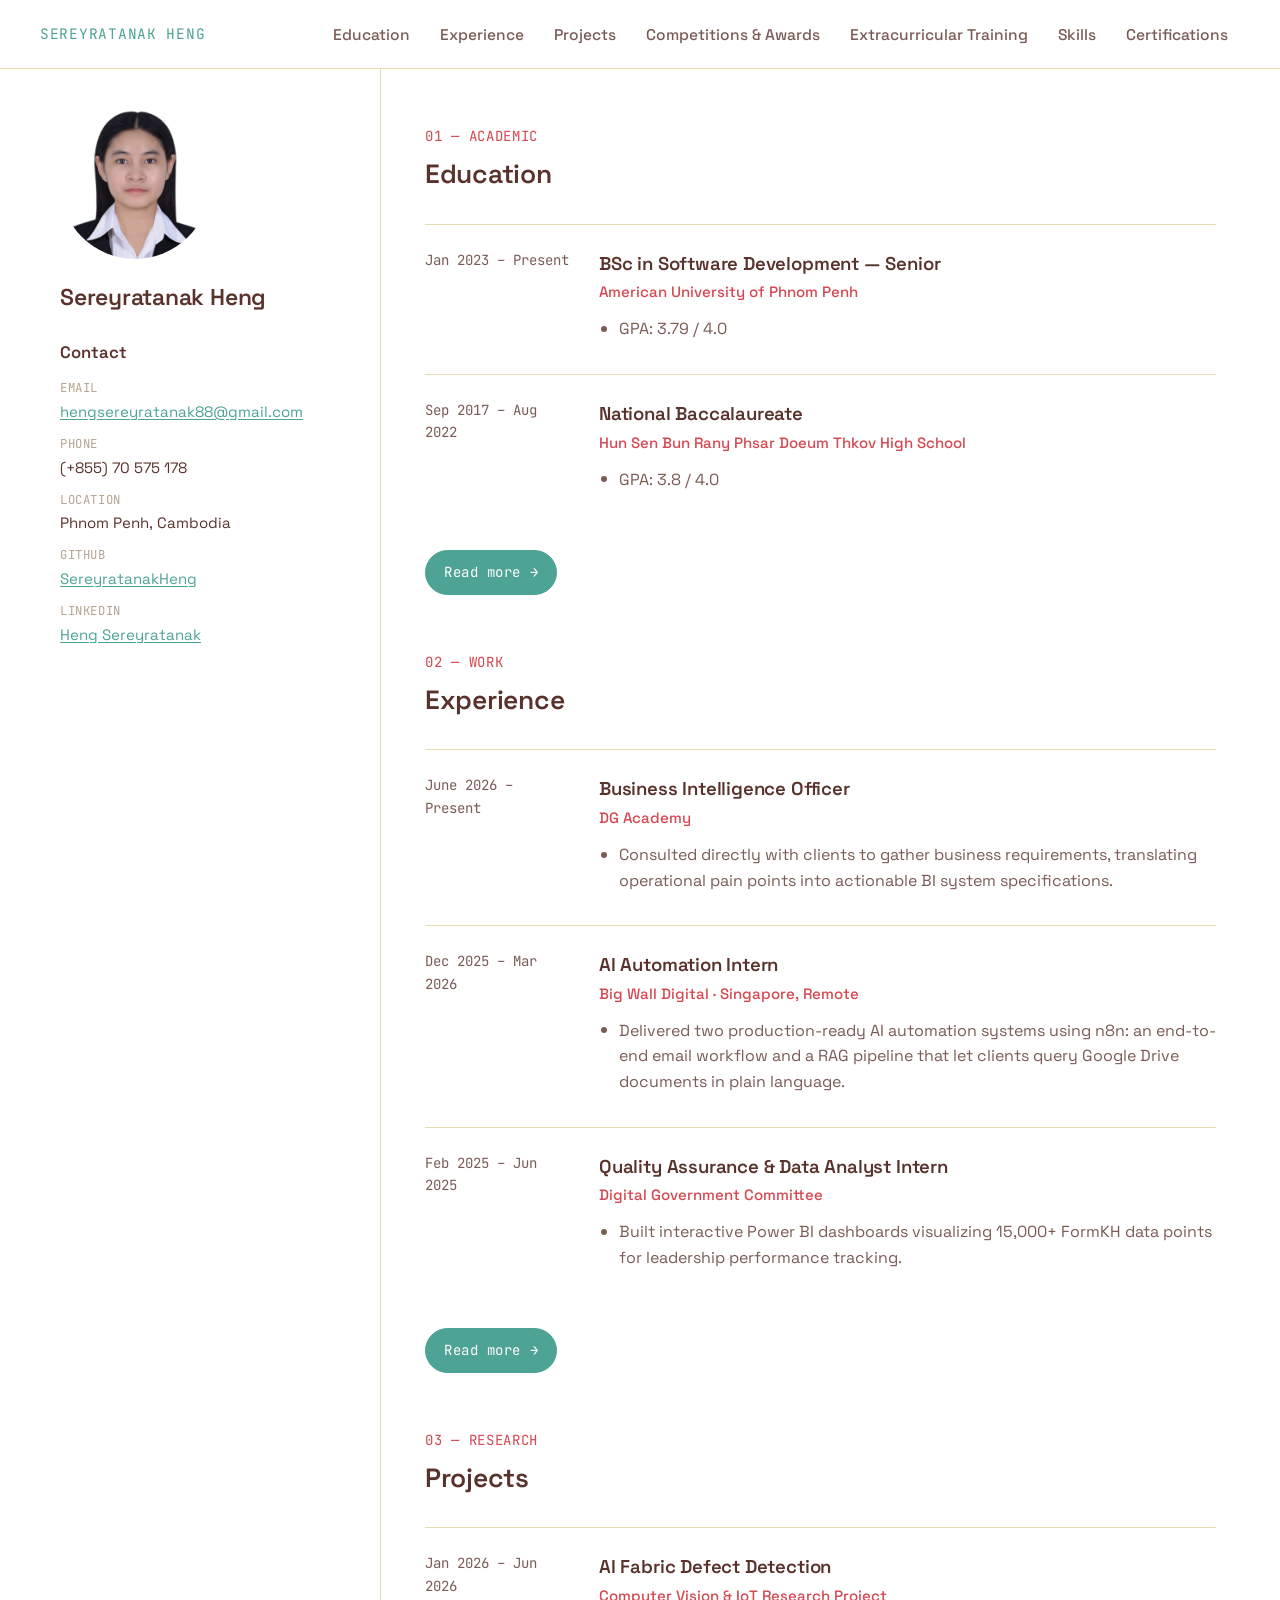
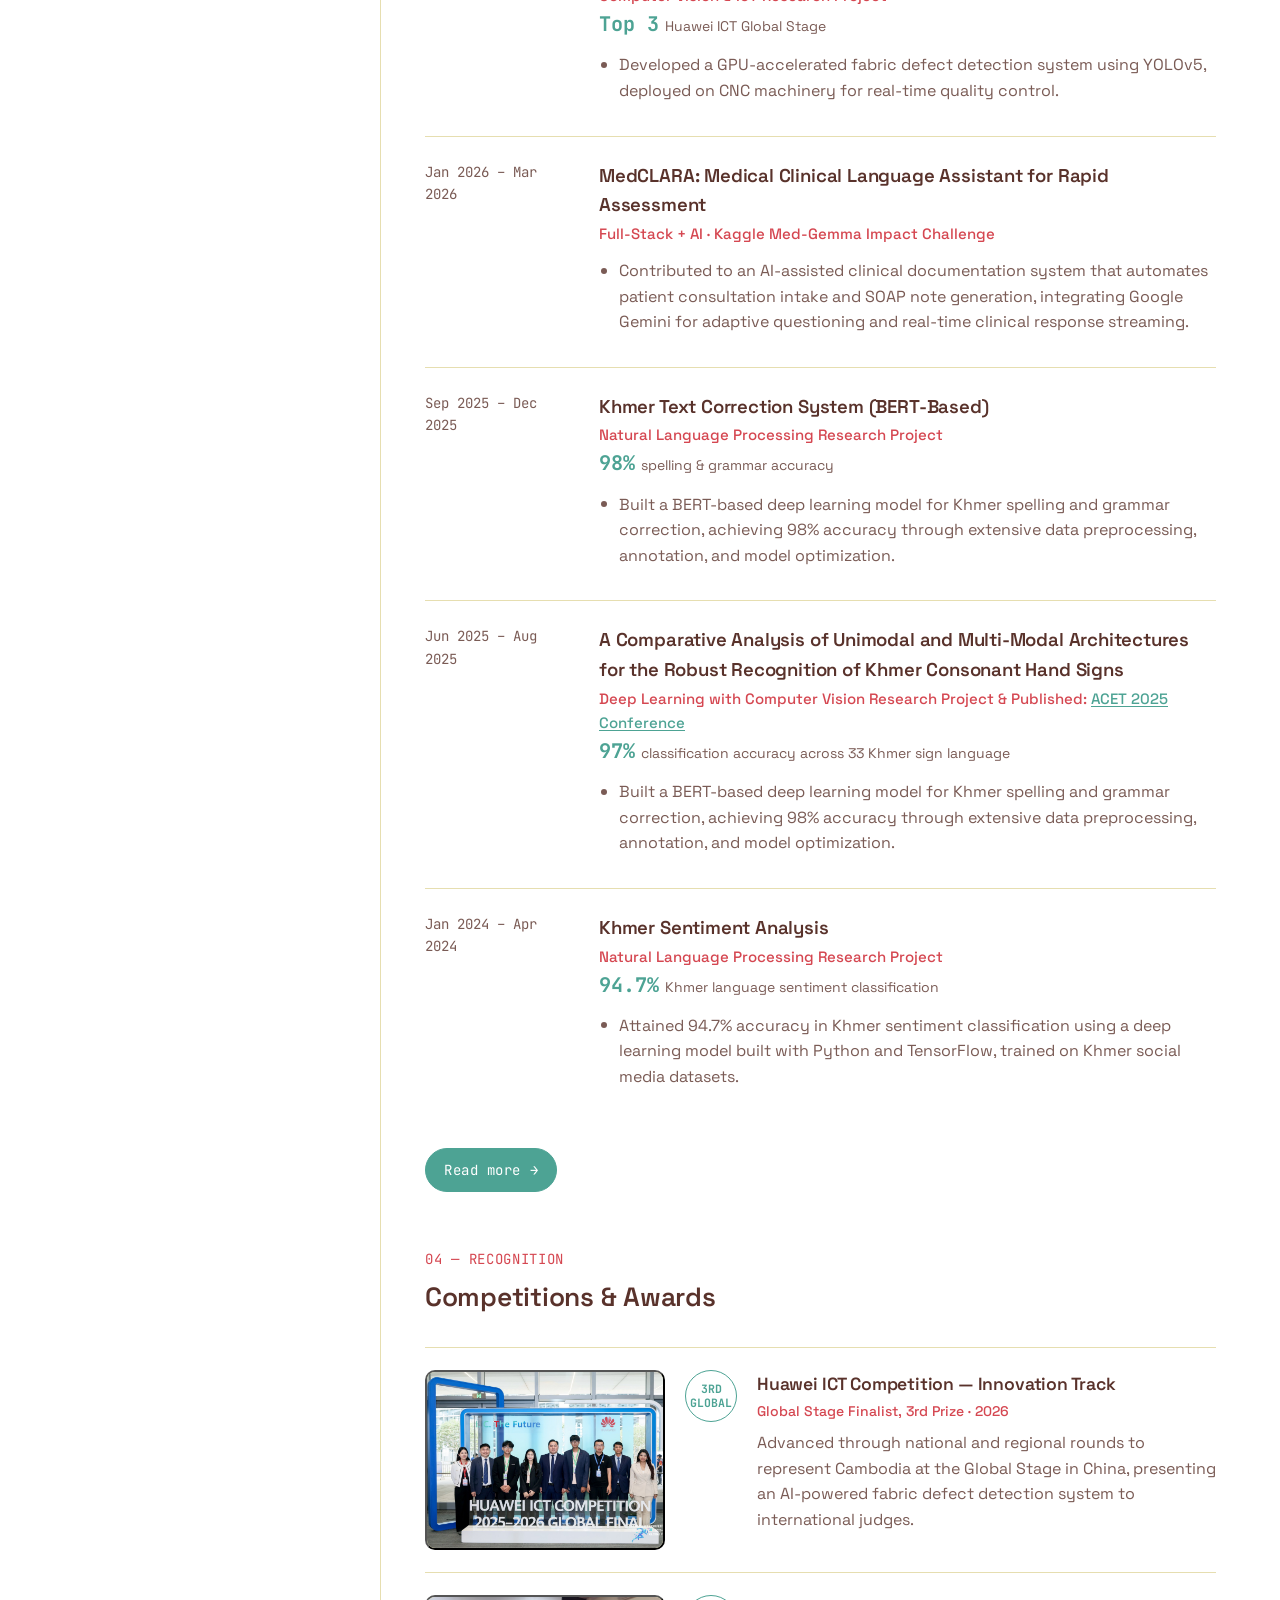
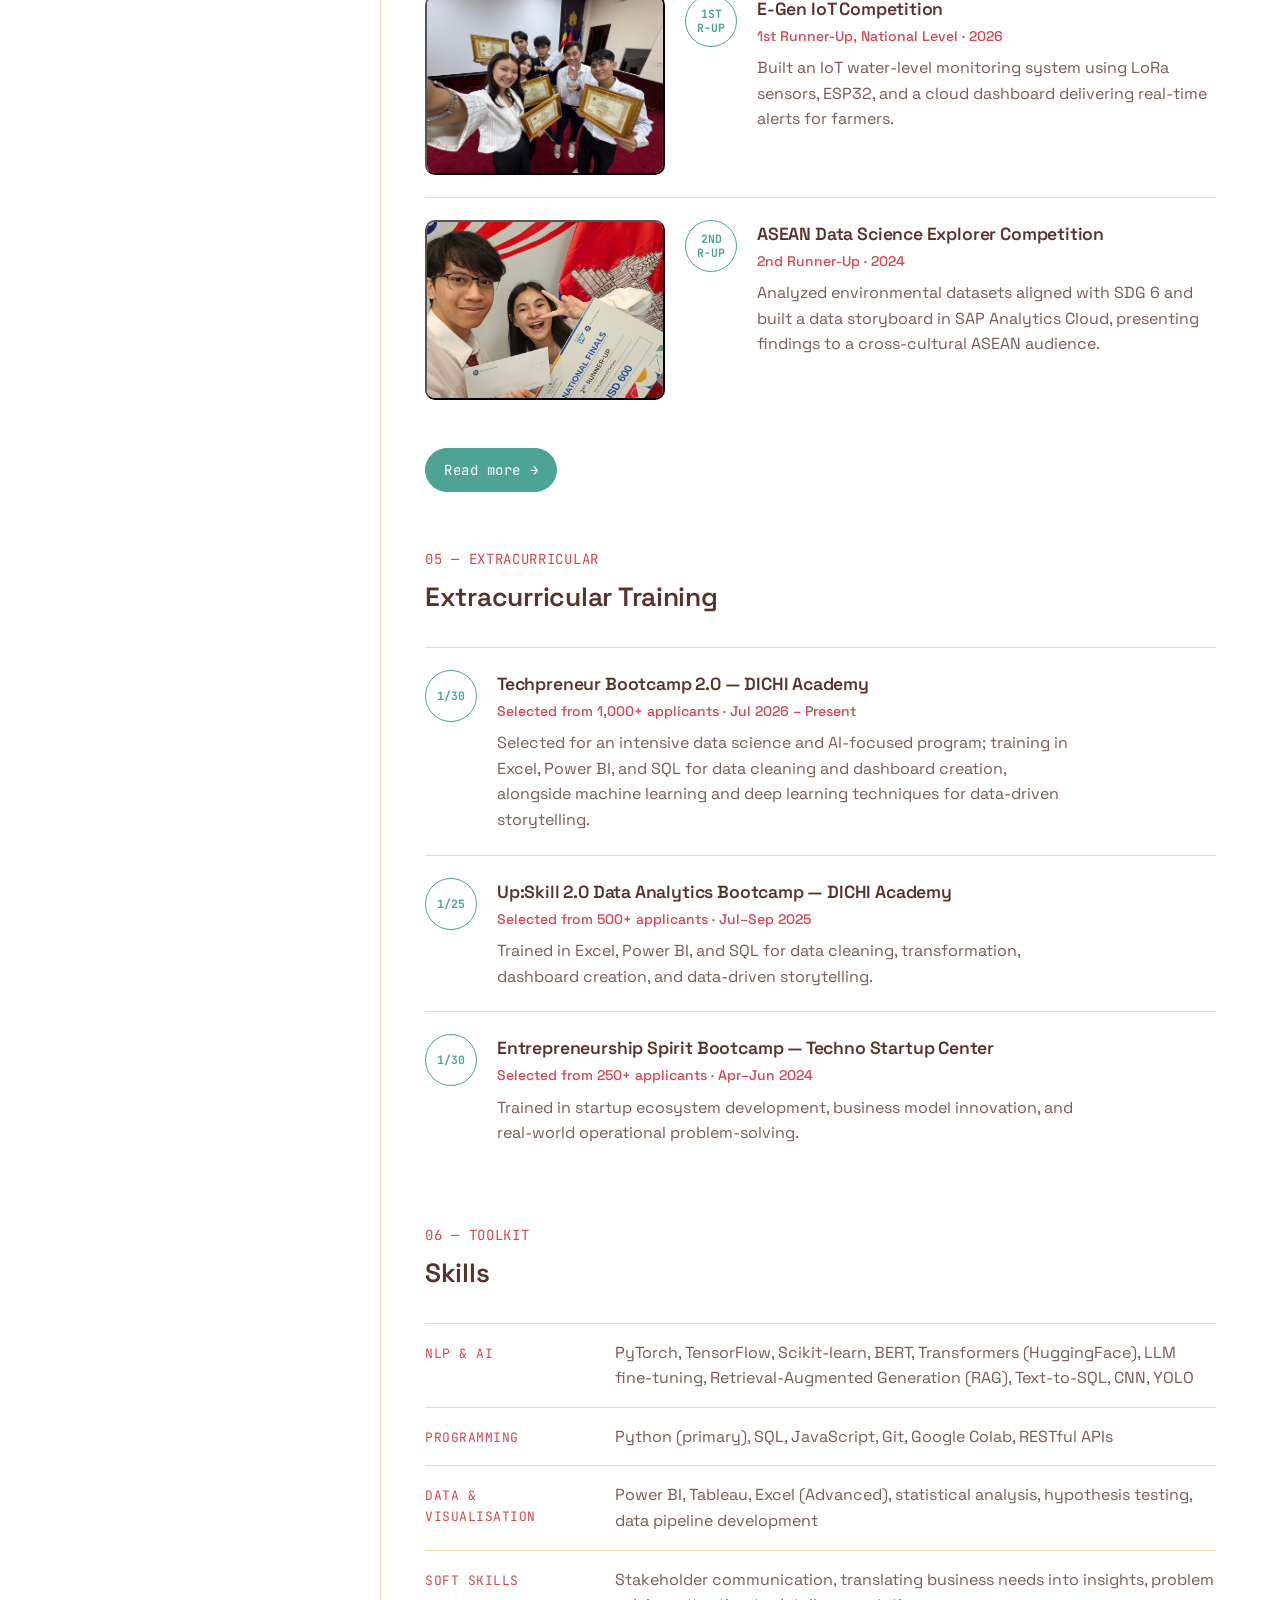
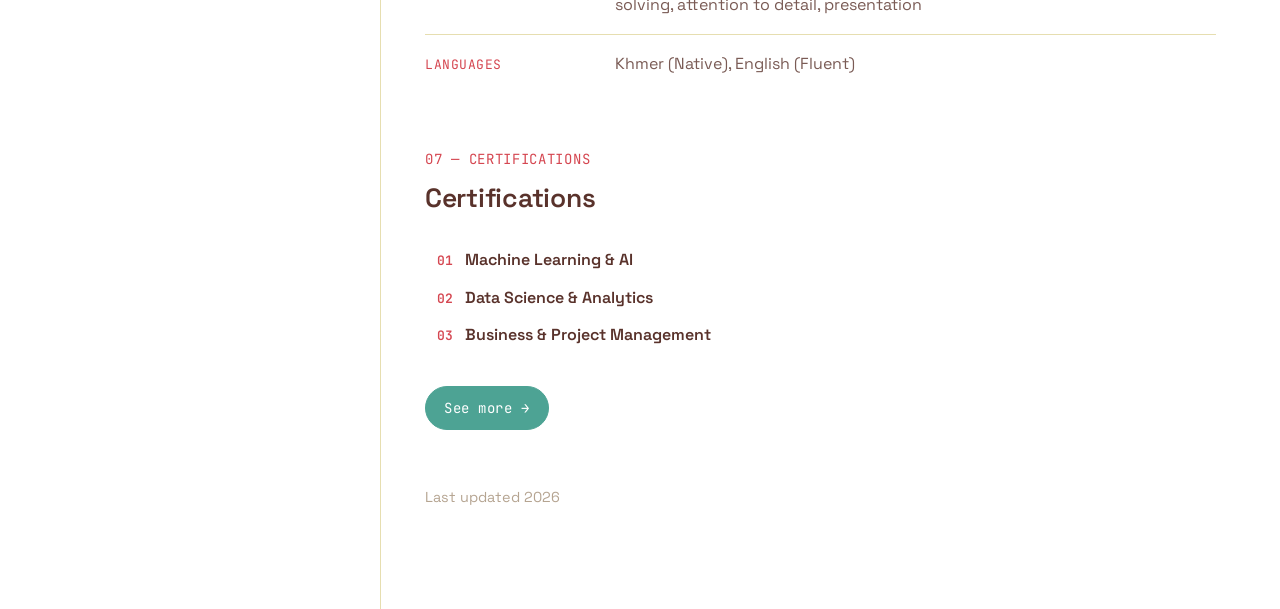
==== commit eb207ec3: "Update education and DG Academy timeline dates Co-Authored-By: Claude Sonnet 5 <noreply@anthropic.co" ====
--- a/index.html
+++ b/index.html
@@ -427,7 +427,7 @@
       </div>
 
       <div class="exp-item">
-        <div class="exp-date">Jan 2023 – May 2027</div>
+        <div class="exp-date">Jan 2023 – Present</div>
         <div class="exp-role">
           <h3>BSc in Software Development — Senior</h3>
           <div class="exp-org">American University of Phnom Penh</div>
@@ -458,7 +458,7 @@
       </div>
 
       <div class="exp-item">
-        <div class="exp-date">July 2026 – Present</div>
+        <div class="exp-date">June 2026 – Present</div>
         <div class="exp-role">
           <h3>Business Intelligence Officer</h3>
           <div class="exp-org">DG Academy</div>
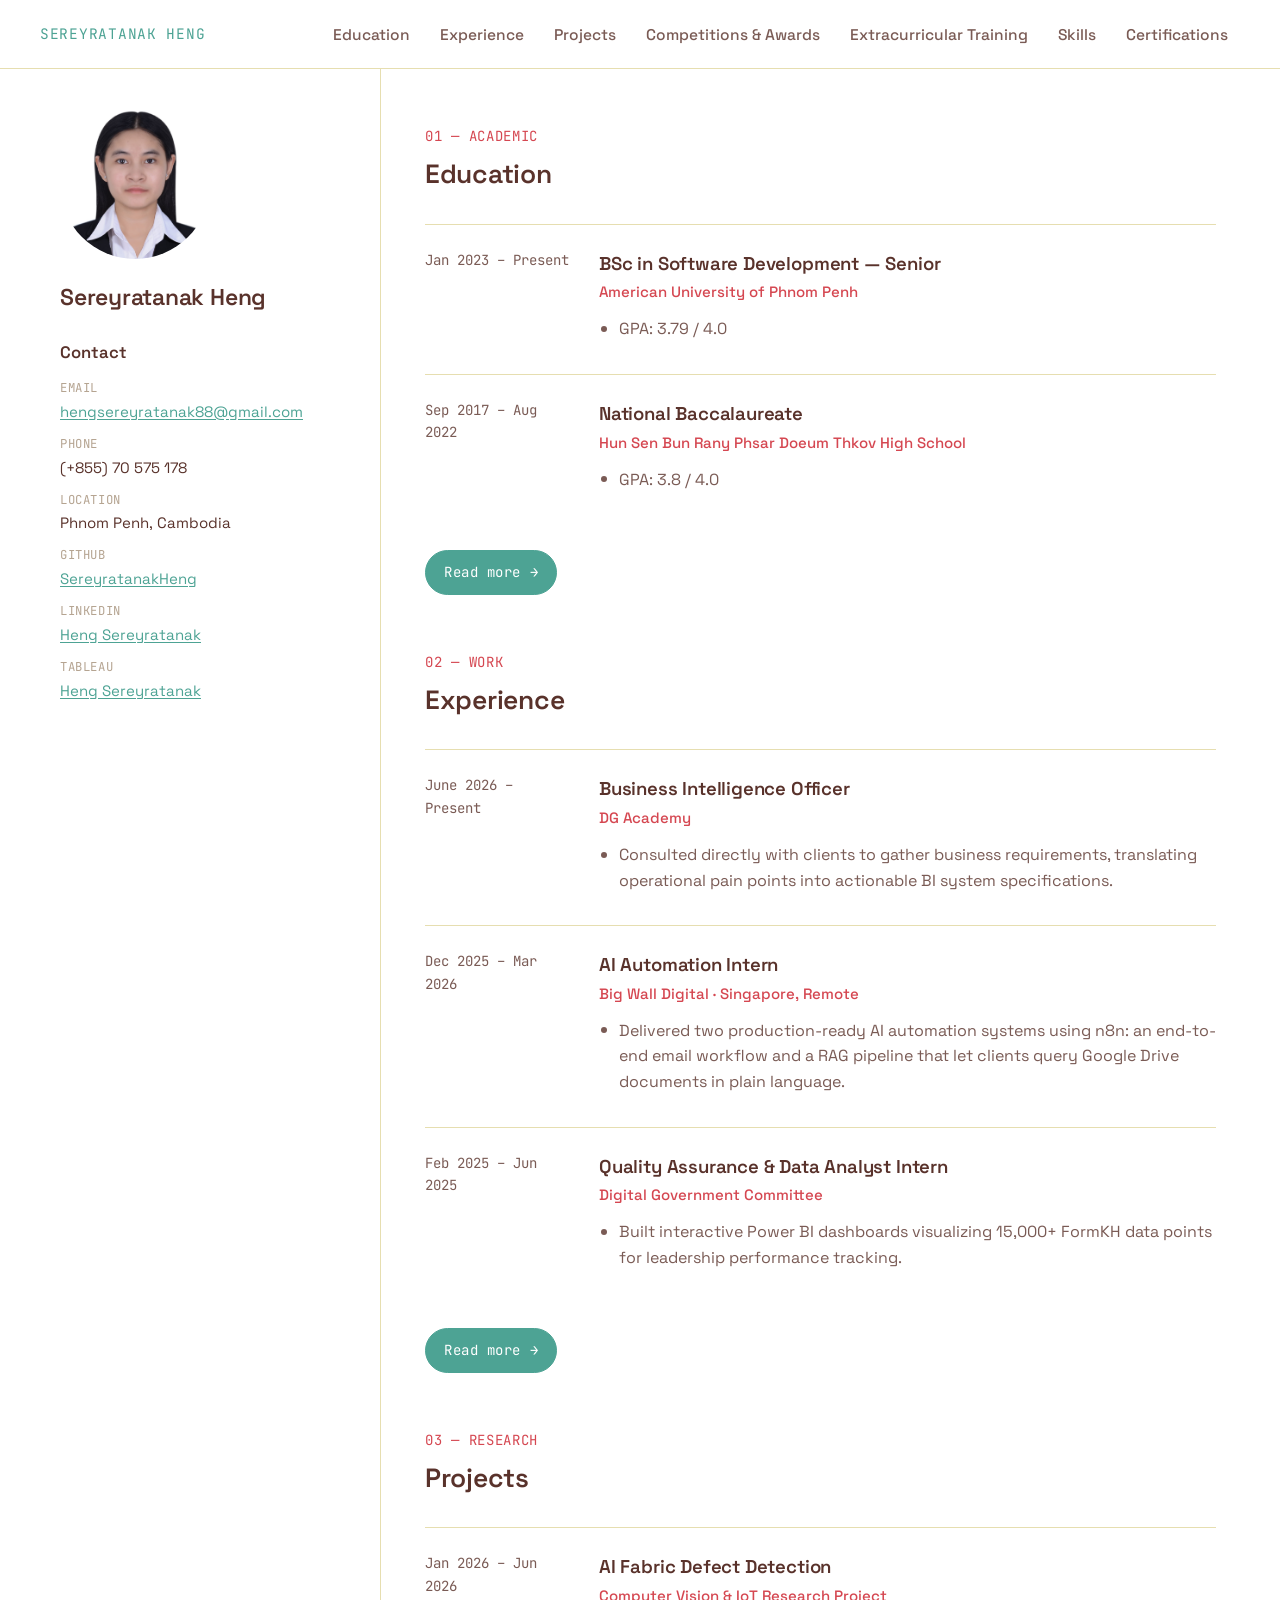
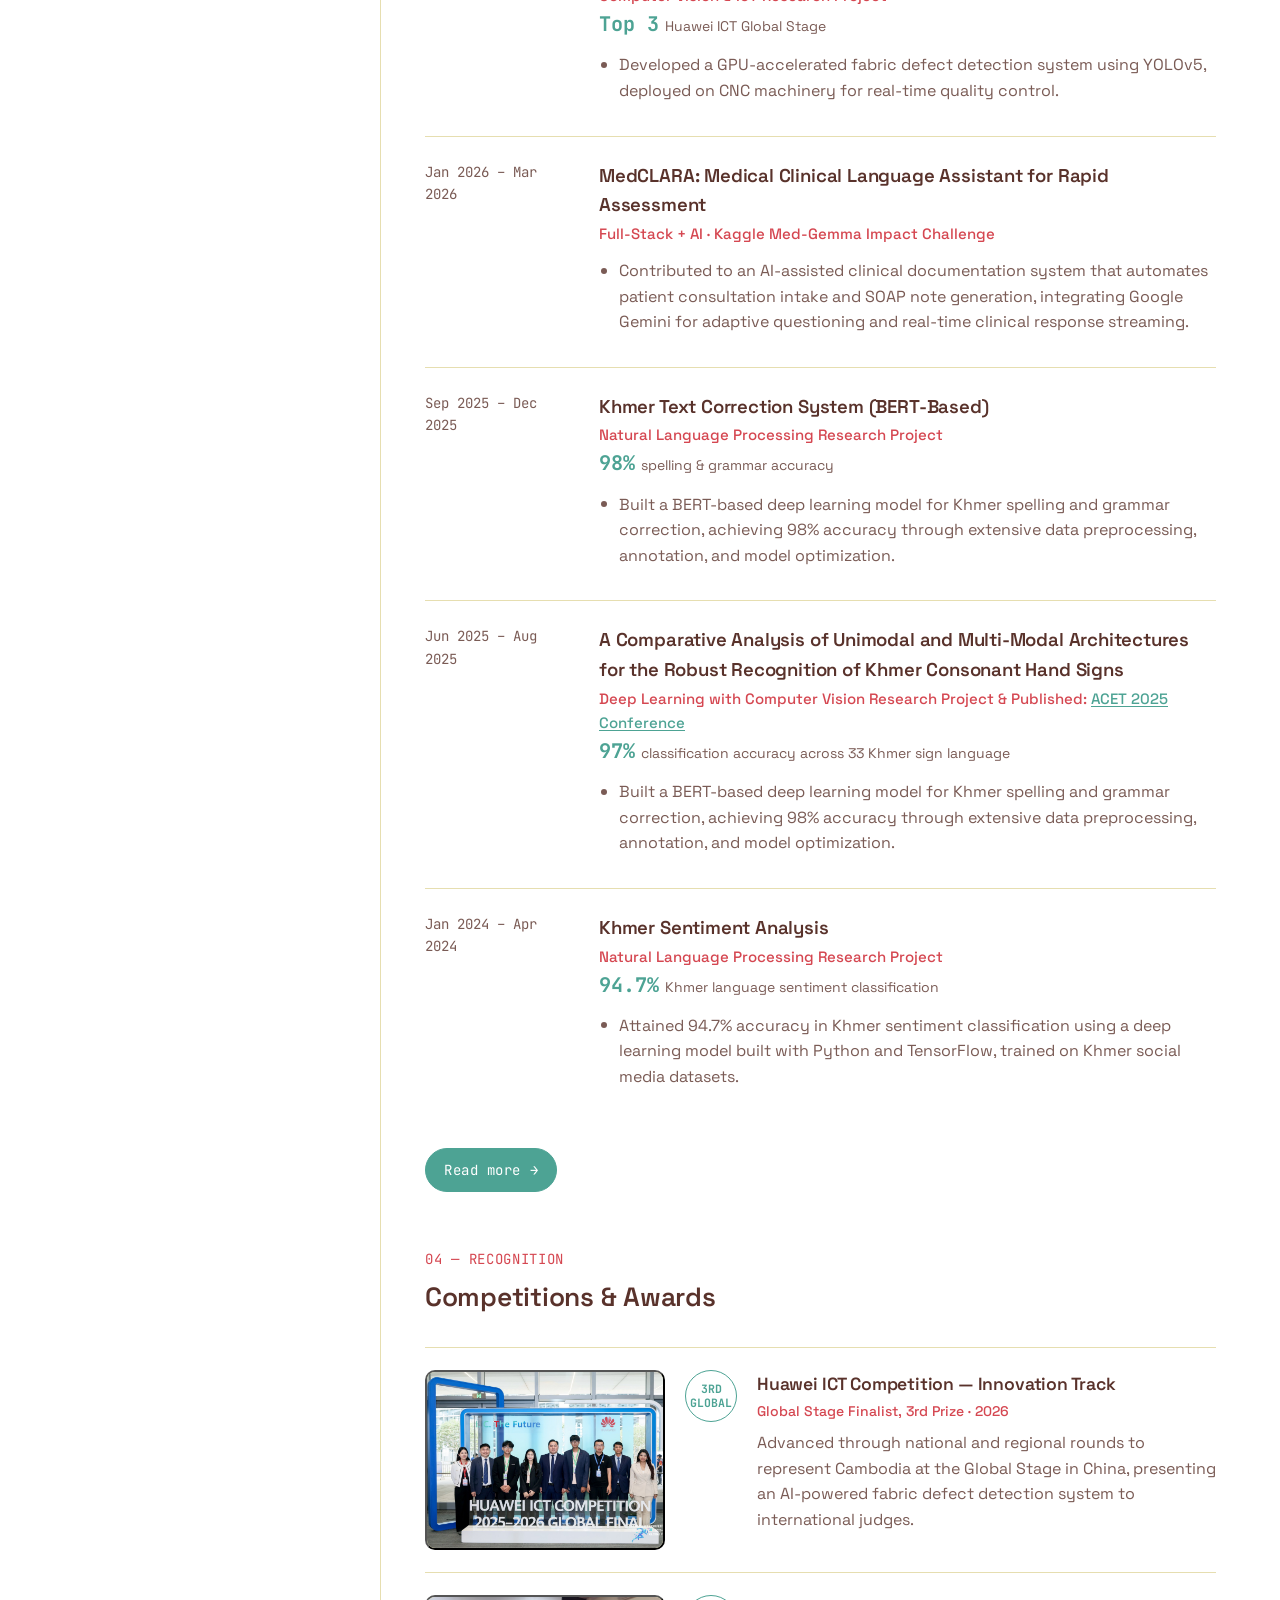
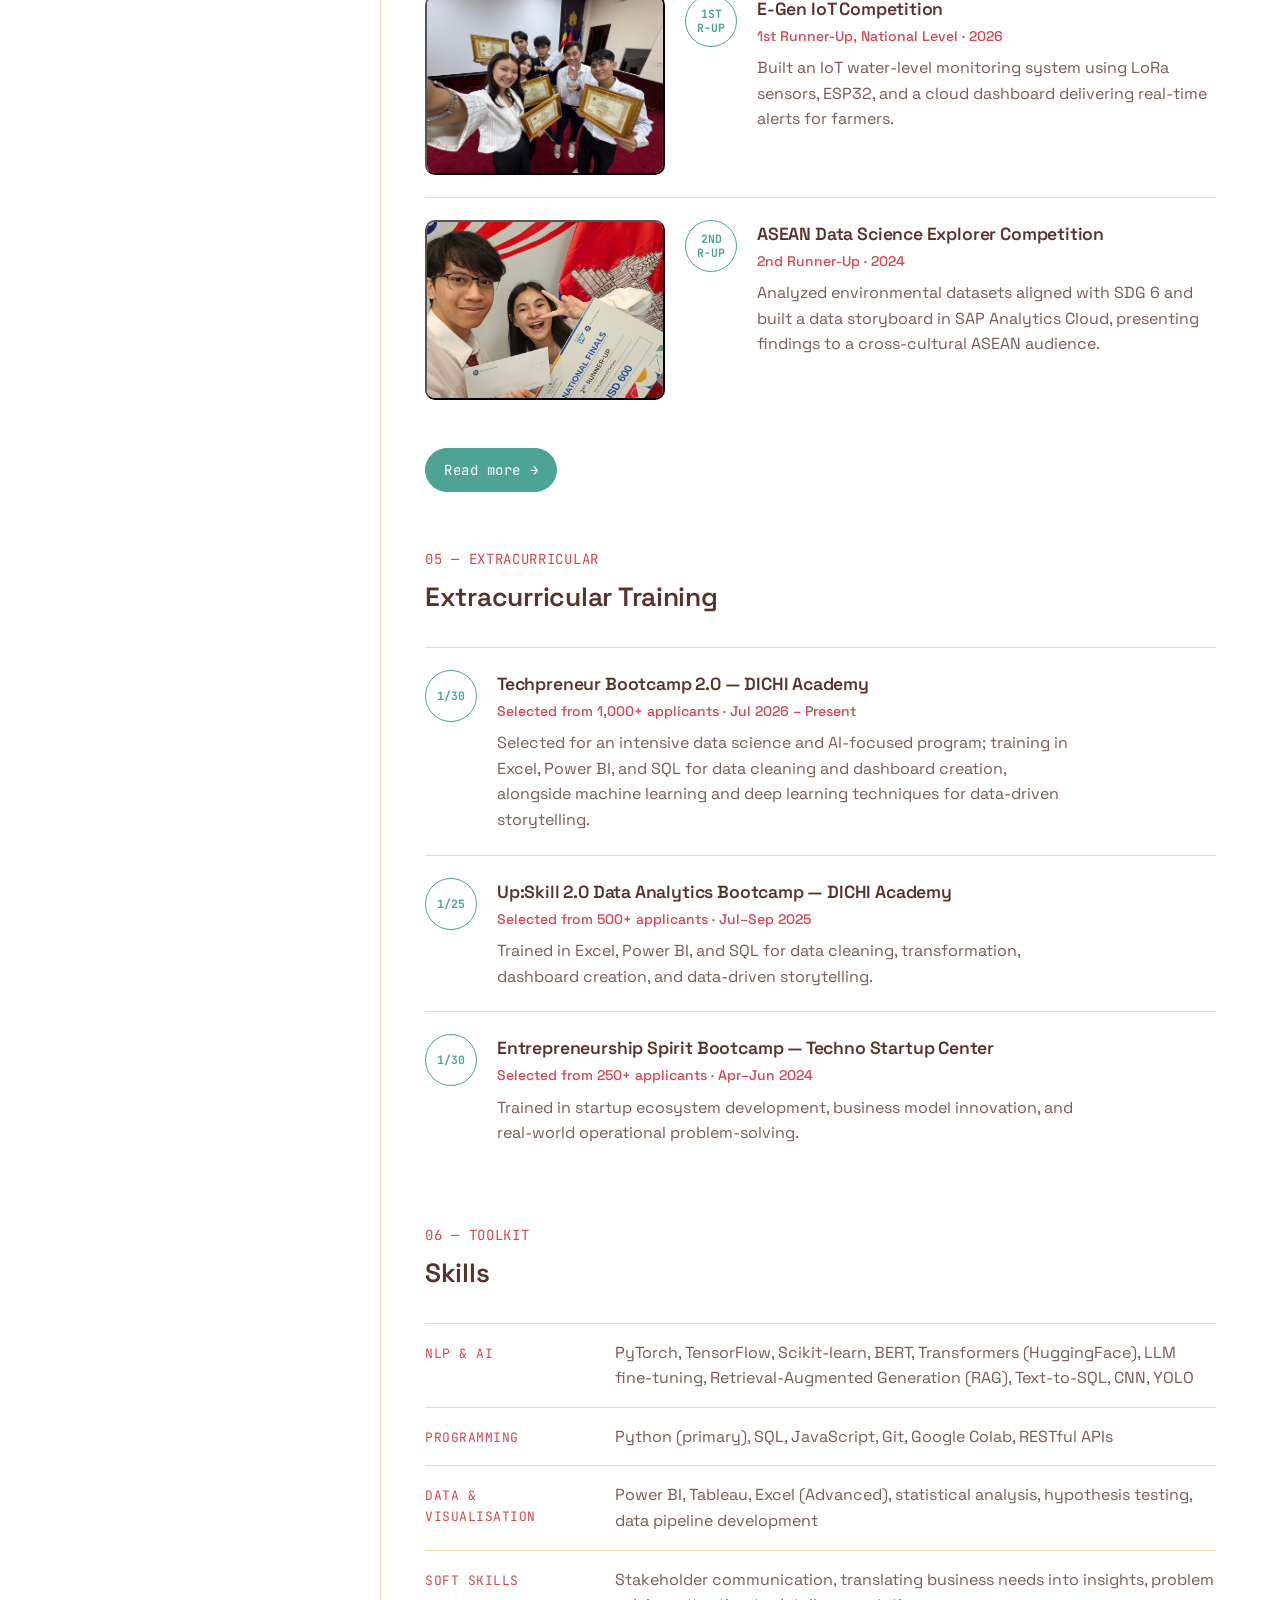
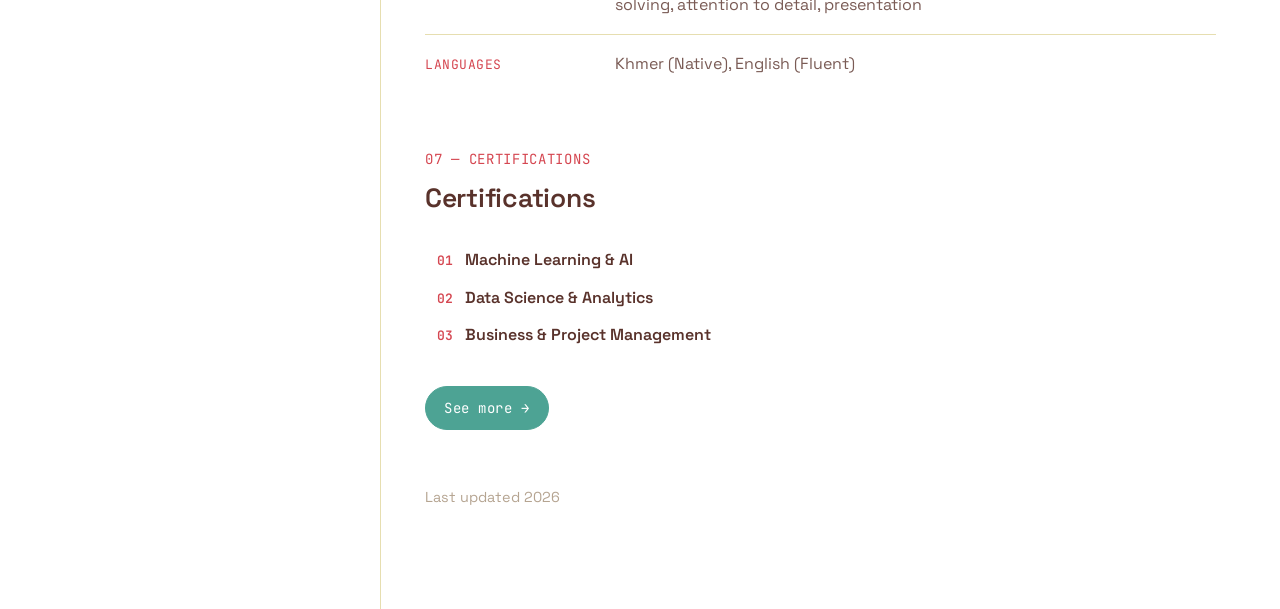
==== commit c21e08b9: "Add Tableau profile link to sidebar contact list Co-Authored-By: Claude Sonnet 5 <noreply@anthropic." ====
--- a/index.html
+++ b/index.html
@@ -413,6 +413,7 @@
       <li><span>Location</span>Phnom Penh, Cambodia</li>
       <li><span>GitHub</span><a href="https://github.com/SereyratanakHeng" target="_blank" rel="noopener">SereyratanakHeng</a></li>
       <li><span>LinkedIn</span><a href="https://linkedin.com/in/heng-sereyratanak" target="_blank" rel="noopener">Heng Sereyratanak</a></li>
+      <li><span>Tableau</span><a href="https://public.tableau.com/app/profile/sereyratanak.heng/vizzes" target="_blank" rel="noopener">Heng Sereyratanak</a></li>
     </ul>
   </aside>
 
